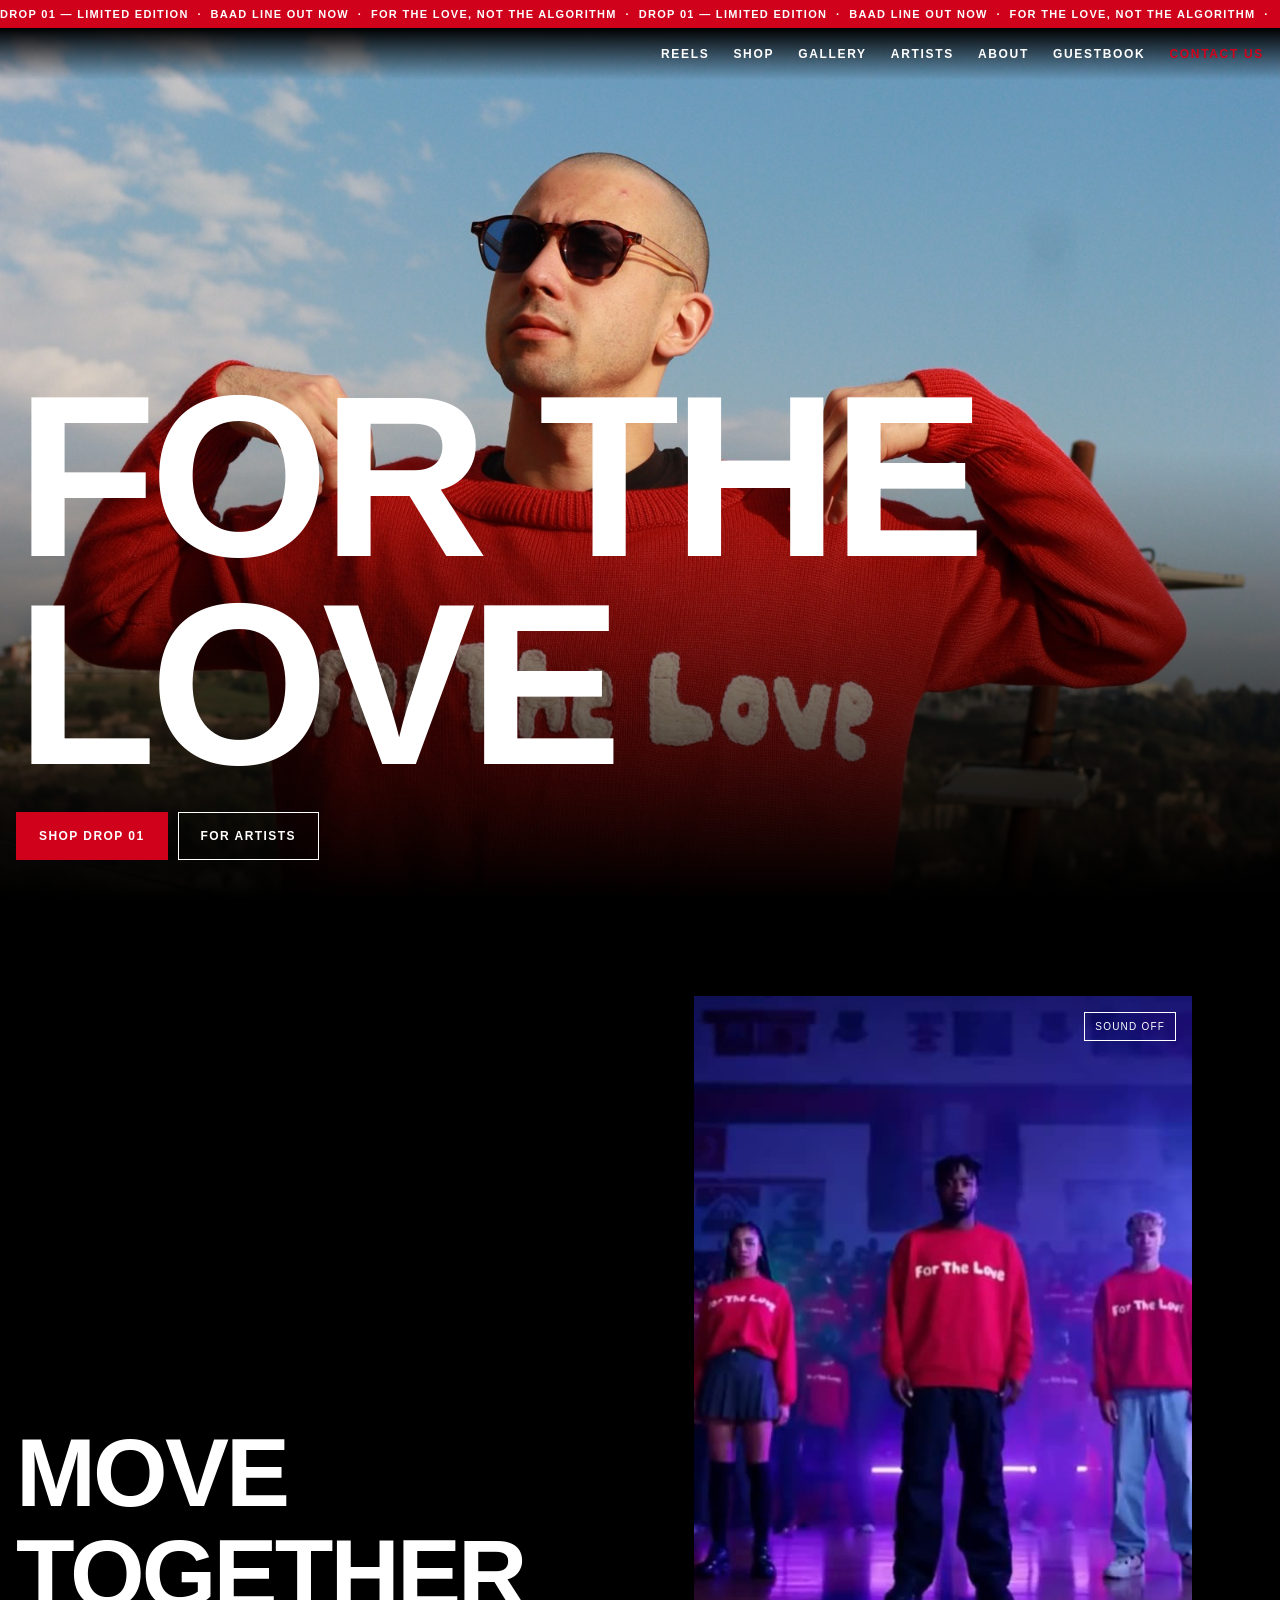
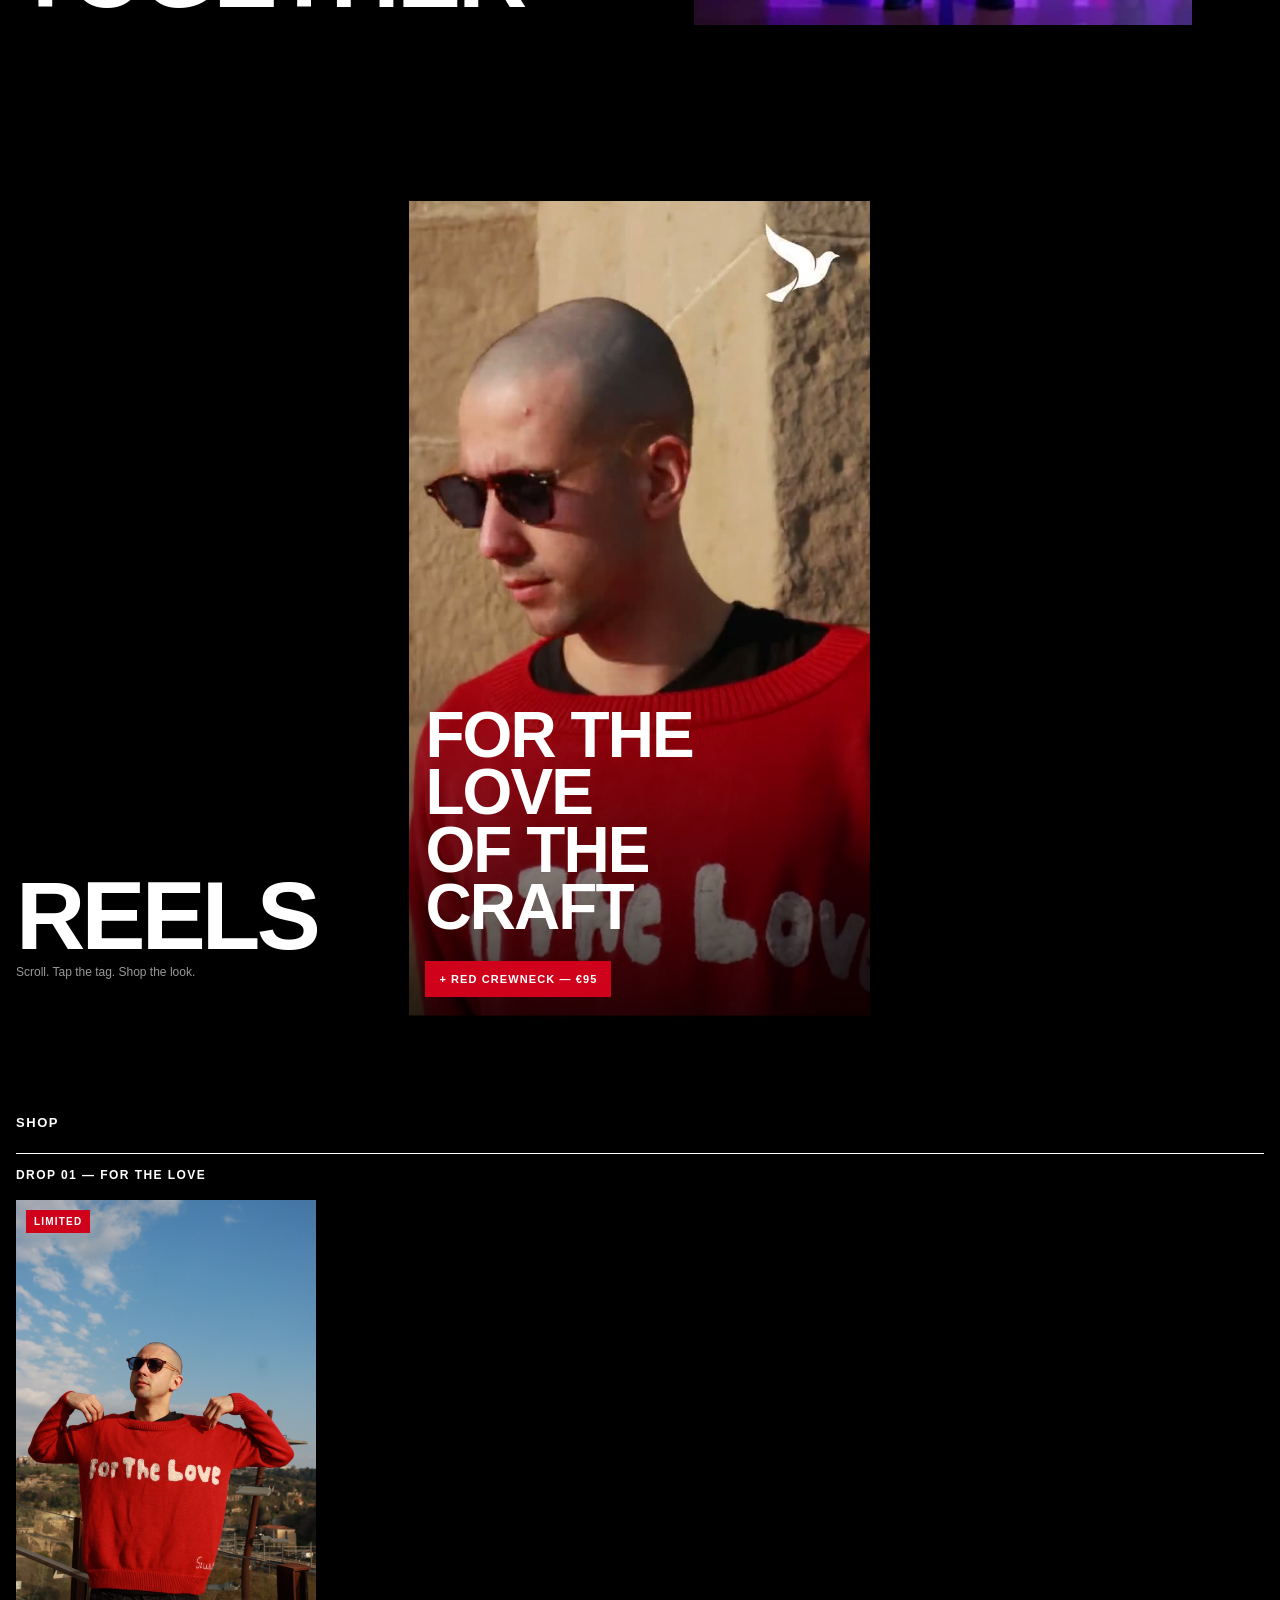
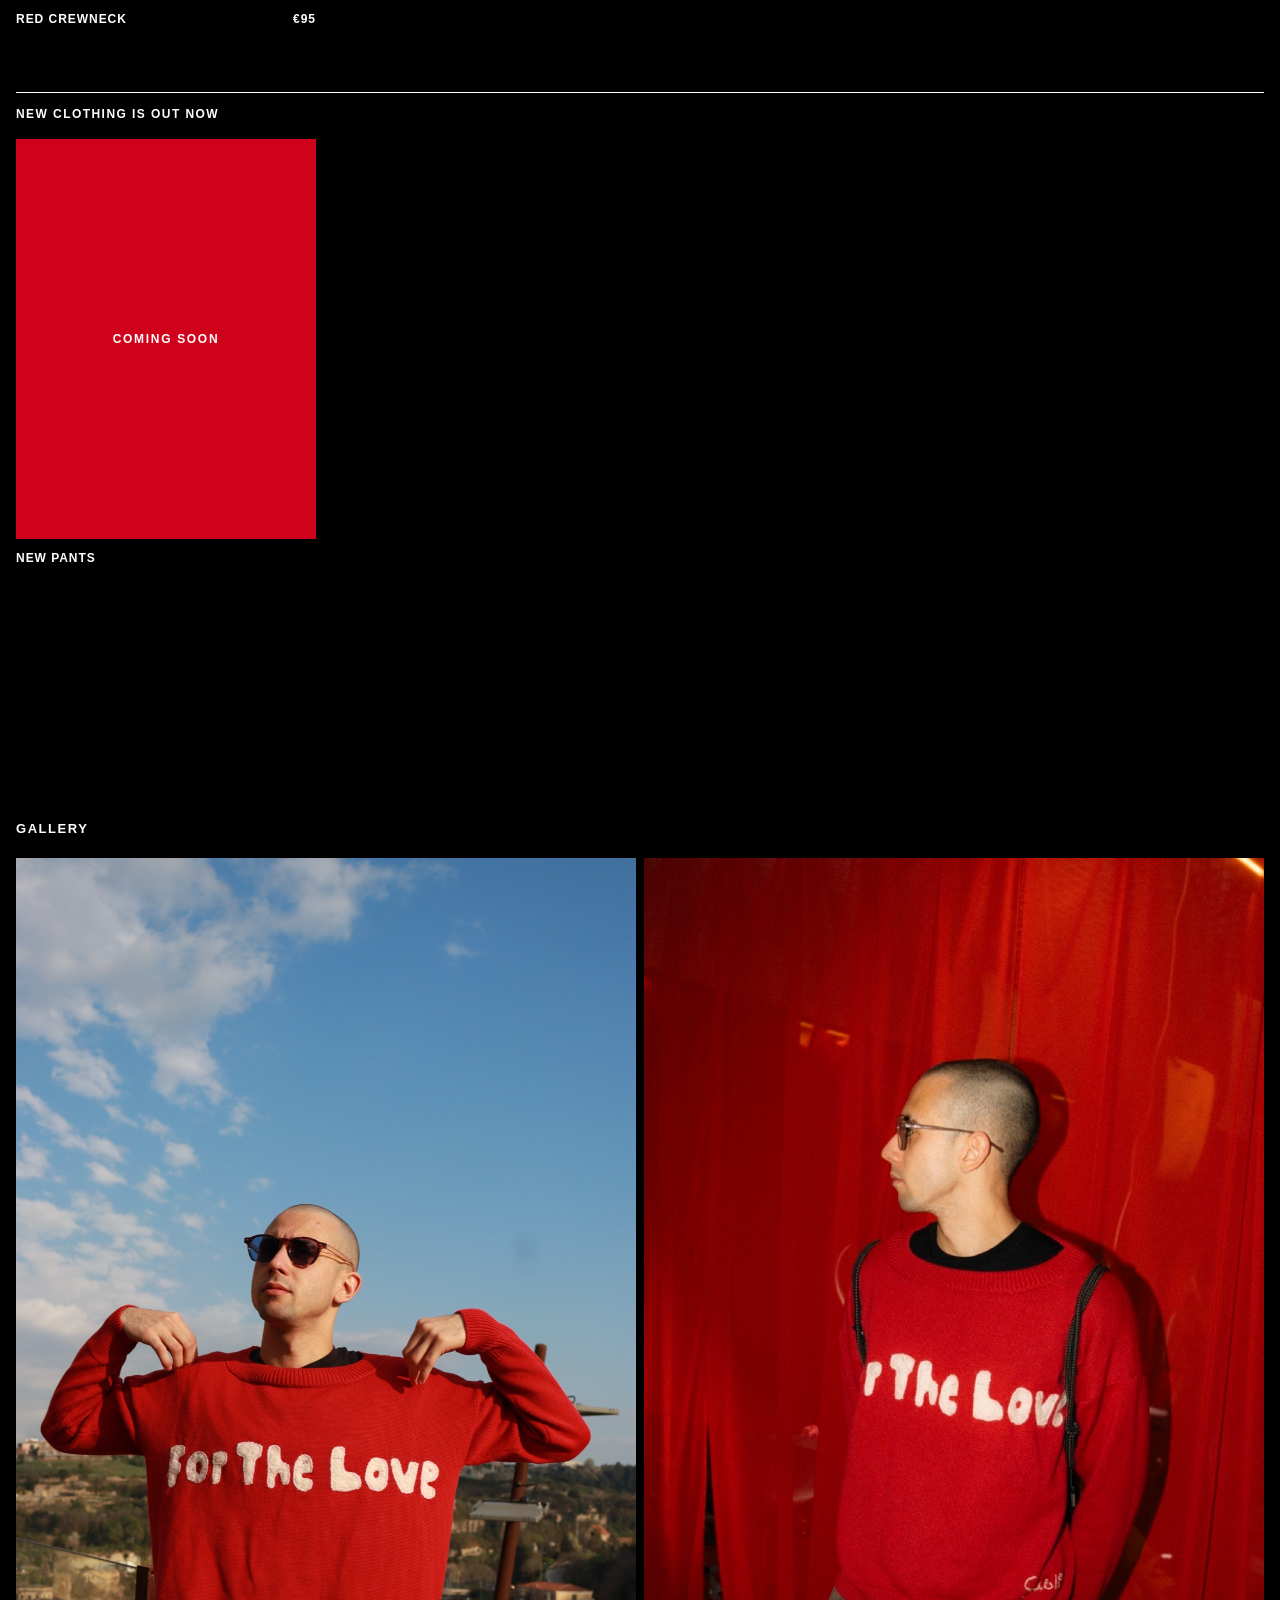
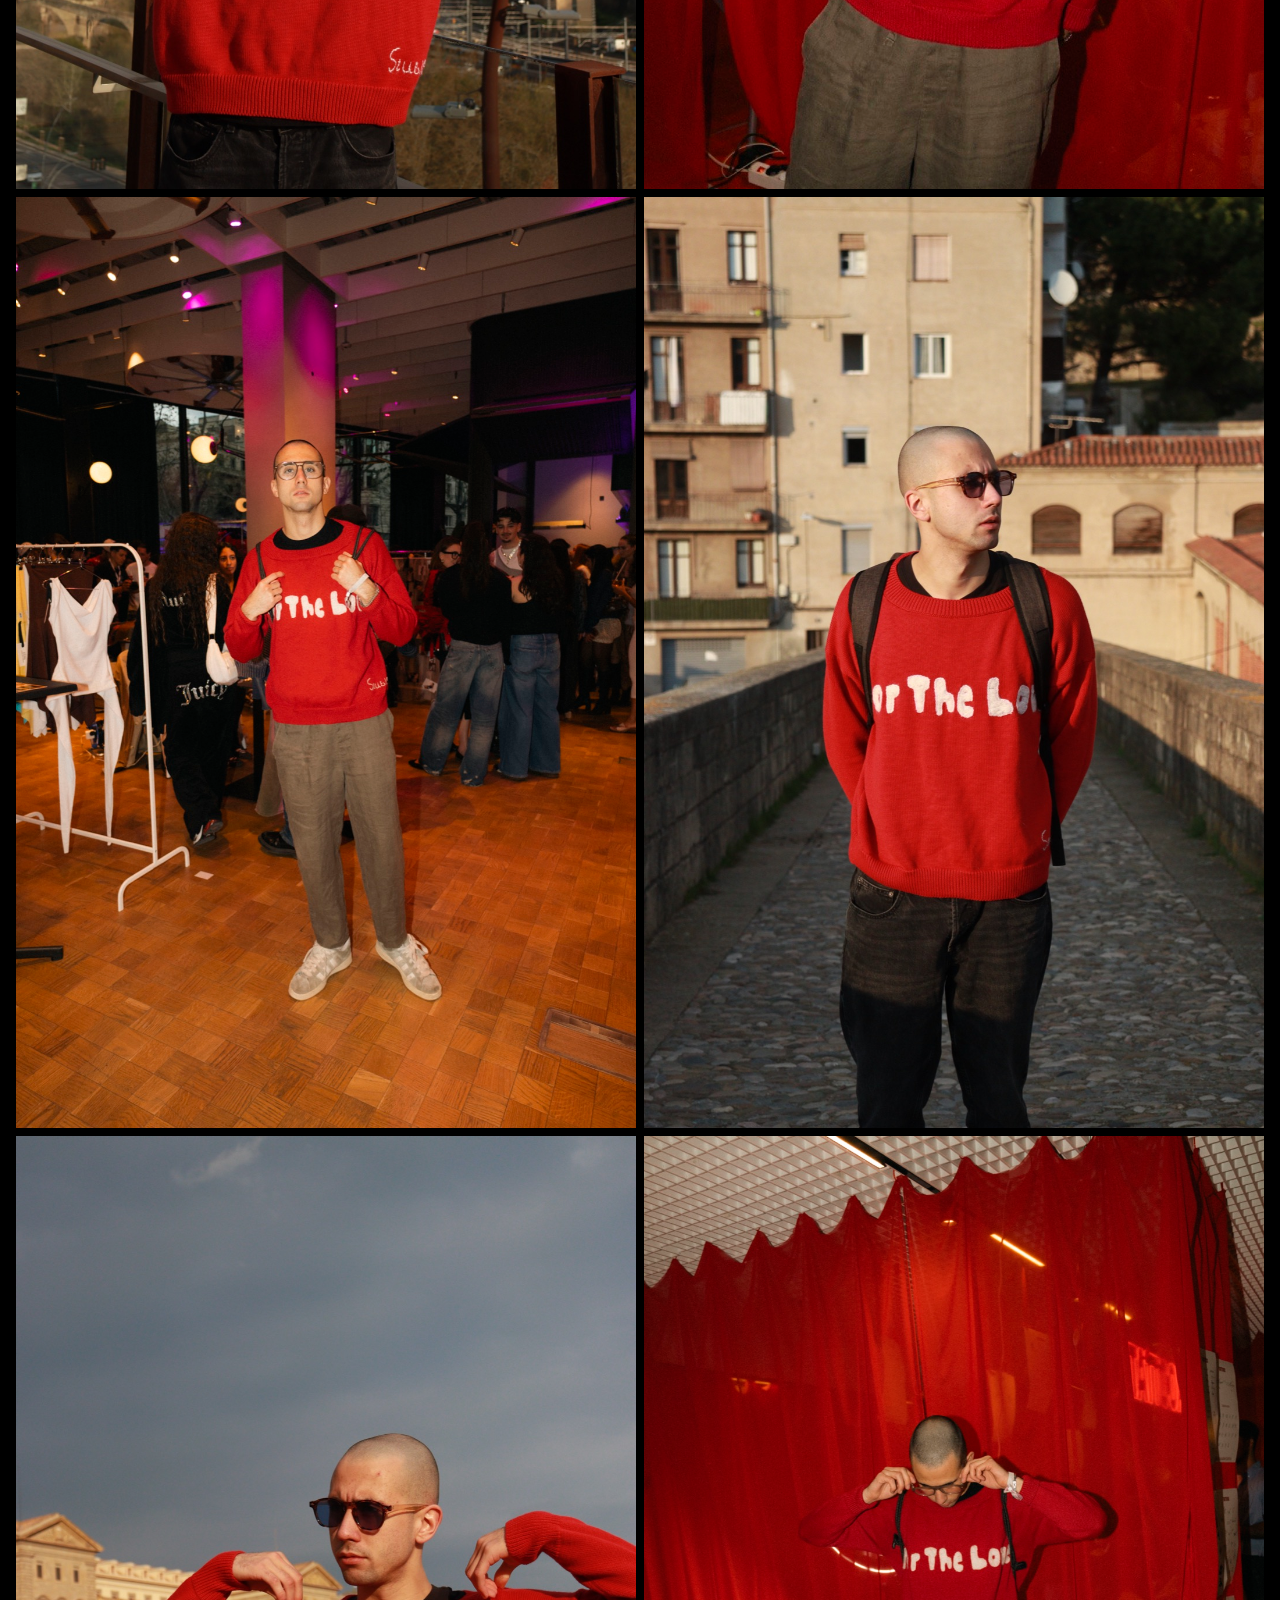
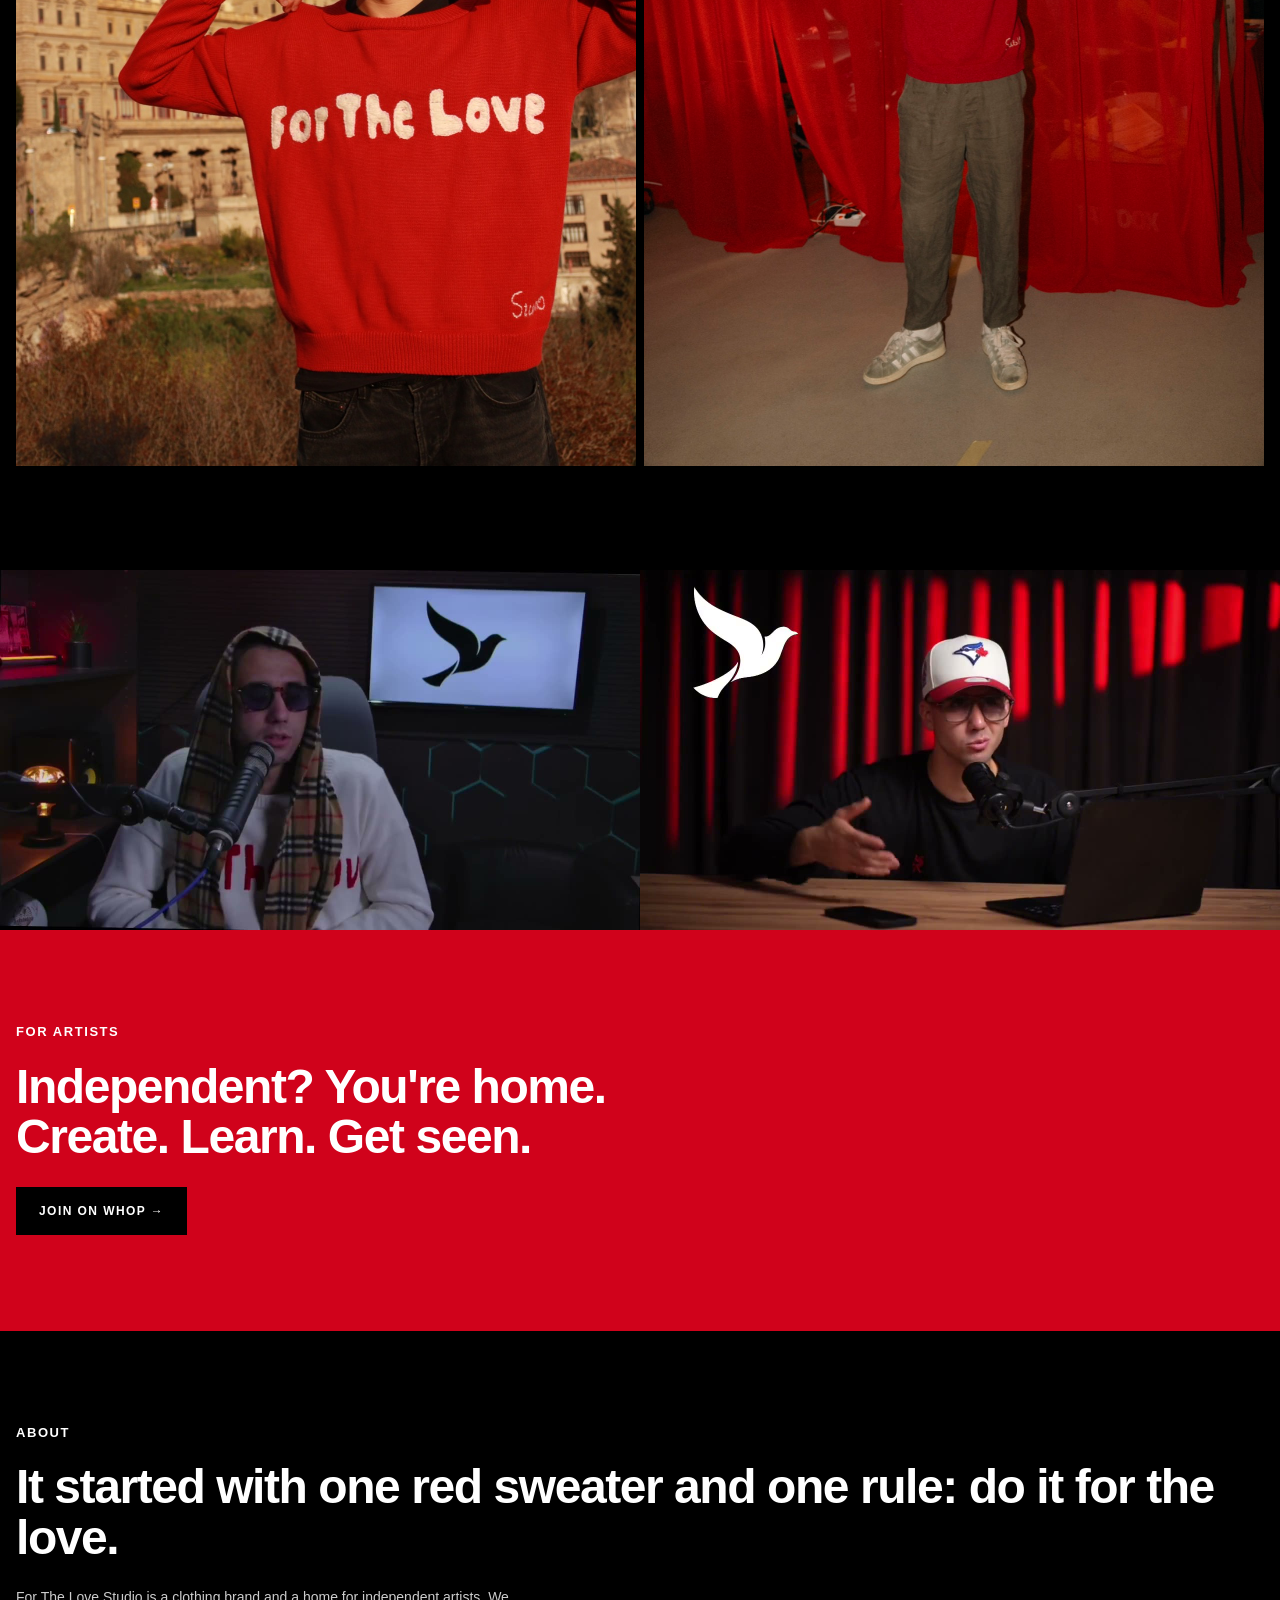
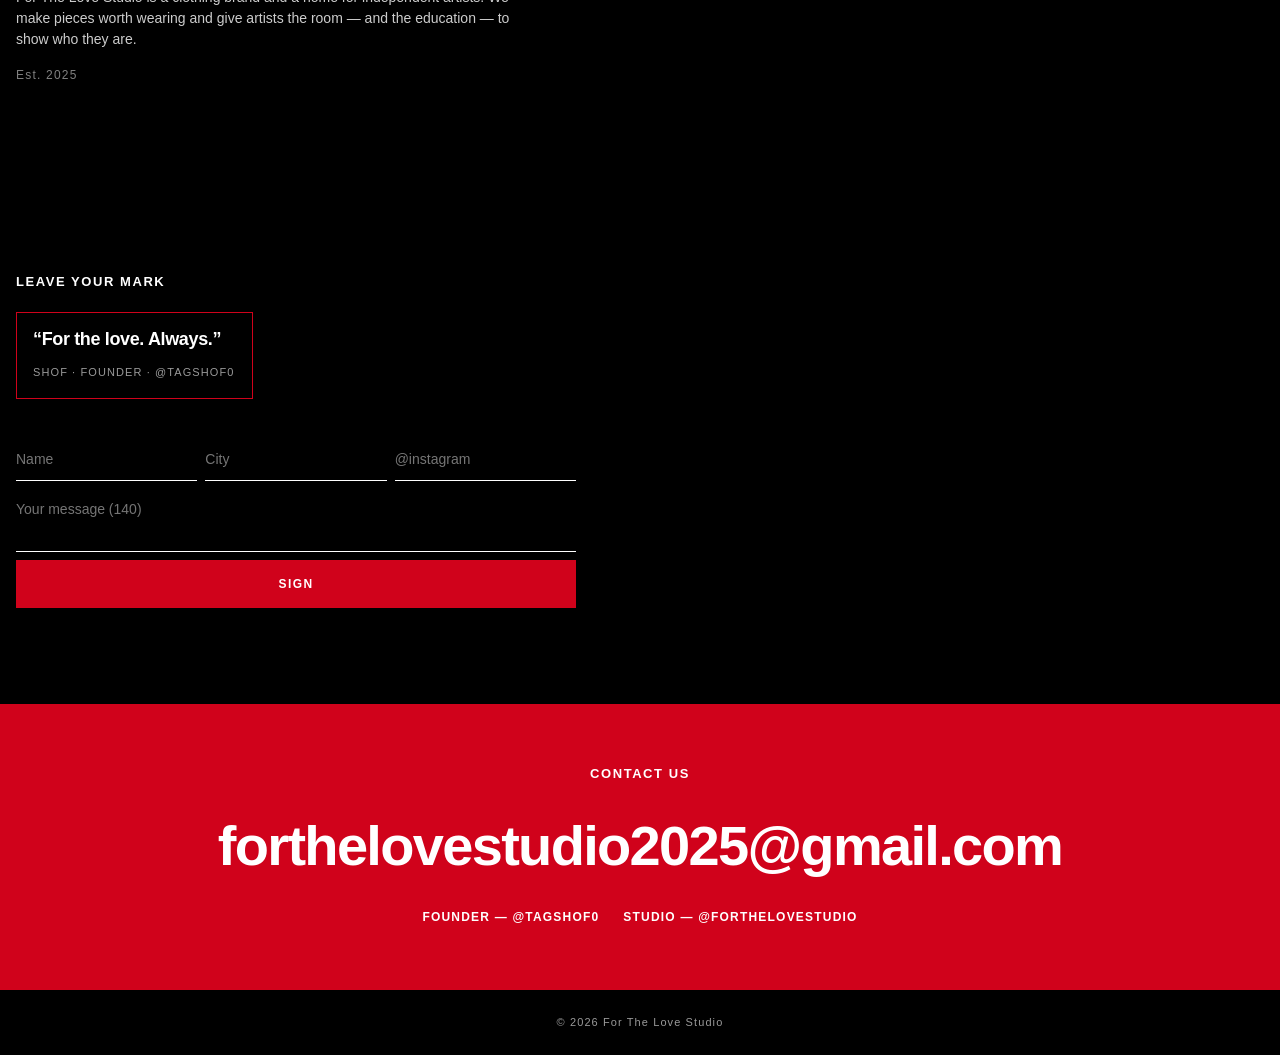
==== index.html @ e8a955e5 "Shop: remove Zara pants, add coming-soon slot for new clothing Co-Authored-By: Claude Opus 5.5 <nore" ====
<!doctype html>
<html lang="en">
<head>
<meta charset="utf-8">
<meta name="viewport" content="width=device-width, initial-scale=1, viewport-fit=cover">
<title>For The Love Studio</title>
<meta name="description" content="Clothing and a home for independent artists. Drop 01 out now.">
<meta name="theme-color" content="#000000">
<meta property="og:title" content="For The Love Studio">
<meta property="og:image" content="assets/p8057.jpg">
<link rel="icon" href="assets/dove.png">
<link rel="stylesheet" href="style.css">
</head>
<body>

<div class="ticker" aria-hidden="true"><div>DROP 01 — LIMITED EDITION &nbsp;·&nbsp; BAAD LINE OUT NOW &nbsp;·&nbsp; FOR THE LOVE, NOT THE ALGORITHM &nbsp;·&nbsp; DROP 01 — LIMITED EDITION &nbsp;·&nbsp; BAAD LINE OUT NOW &nbsp;·&nbsp; FOR THE LOVE, NOT THE ALGORITHM &nbsp;·&nbsp;</div></div>

<header class="nav">
  <div class="menu">
    <button class="burger" aria-expanded="false">MENU</button>
    <nav>
      <a href="#reels">Reels</a>
      <a href="#shop">Shop</a>
      <a href="#gallery">Gallery</a>
      <a href="#artists">Artists</a>
      <a href="#about">About</a>
      <a href="#guestbook">Guestbook</a>
      <a href="#contact" class="red">Contact Us</a>
    </nav>
  </div>
</header>

<main id="top">

  <section class="hero">
    <img src="assets/hero.jpg" alt="Red For The Love crewneck" fetchpriority="high">
    <div class="hero-txt">
      <h1>FOR THE<br>LOVE</h1>
      <div class="ctas">
        <a href="#shop" class="btn red">Shop Drop 01</a>
        <a href="#artists" class="btn">For Artists</a>
      </div>
    </div>
  </section>

  <section class="wrap dance">
    <h2 class="big">MOVE<br>TOGETHER</h2>
    <div class="dance-vid">
      <video data-auto src="assets/dance.mp4" poster="assets/dance.jpg" muted loop playsinline preload="none"></video>
      <button class="sound" aria-label="Toggle sound">SOUND OFF</button>
    </div>
  </section>

  <section id="reels" class="reels-wrap">
    <div class="reels-side">
      <h2>REELS</h2>
      <p>Scroll. Tap the tag. Shop the look.</p>
    </div>
    <div class="reels">
      <article class="reel">
        <video data-auto src="assets/closeup.mp4" poster="assets/closeup.jpg" muted loop playsinline preload="none"></video>
        <h3>FOR THE LOVE<br>OF THE CRAFT</h3>
        <div class="tags"><button data-product="crewneck"></button></div>
      </article>
      <article class="reel">
        <video data-auto src="assets/street.mp4" poster="assets/street.jpg" muted loop playsinline preload="none"></video>
        <h3>WEAR WHAT<br>YOU MEAN</h3>
        <div class="tags"><button data-product="crewneck"></button></div>
      </article>
      <article class="reel">
        <img src="assets/p6856.jpg" alt="Red crewneck" loading="lazy">
        <h3>DROP 01<br>LIMITED</h3>
        <div class="tags"><button data-product="crewneck"></button></div>
      </article>
      <article class="reel">
        <video data-auto src="assets/dance.mp4" poster="assets/dance.jpg" muted loop playsinline preload="none"></video>
        <button class="sound" aria-label="Toggle sound">SOUND OFF</button>
        <h3>MOVE<br>TOGETHER</h3>
        <div class="tags"><button data-product="crewneck"></button></div>
      </article>
      <article class="reel">
        <video data-auto src="assets/talk.mp4" poster="assets/talk.jpg" muted loop playsinline preload="none"></video>
        <button class="sound" aria-label="Toggle sound">SOUND OFF</button>
        <h3>ARTISTS<br>FIRST</h3>
        <div class="tags"><a class="whop" href="#">JOIN ON WHOP →</a></div>
      </article>
      <article class="reel">
        <img src="assets/p9278.jpg" alt="Be yourself" loading="lazy" class="contain">
        <div class="tags"><button data-product="crewneck"></button></div>
      </article>
    </div>
  </section>

  <section id="shop" class="wrap">
    <h2>SHOP</h2>
    <div id="lines"></div>
  </section>

  <section id="gallery" class="wrap">
    <h2>GALLERY</h2>
    <div class="grid">
      <img src="assets/p8057.jpg" alt="" loading="lazy">
      <img src="assets/p6860.jpg" alt="" loading="lazy">
      <img src="assets/p8593.jpg" alt="" loading="lazy">
      <img src="assets/p9247.jpg" alt="" loading="lazy">
      <img src="assets/p8607.jpg" alt="" loading="lazy">
      <img src="assets/p6856.jpg" alt="" loading="lazy">
    </div>
  </section>

  <section id="artists" class="artists">
    <div class="vids">
      <video data-auto src="assets/pod2.mp4" poster="assets/pod2.jpg" muted loop playsinline preload="none"></video>
      <video data-auto src="assets/pod1.mp4" poster="assets/pod1.jpg" muted loop playsinline preload="none"></video>
    </div>
    <div class="wrap">
      <h2>FOR ARTISTS</h2>
      <p class="big">Independent? You're home.<br>Create. Learn. Get seen.</p>
      <a class="btn red whop" href="#">Join on WHOP →</a>
    </div>
  </section>

  <section id="about" class="wrap about">
    <h2>ABOUT</h2>
    <p class="big">It started with one red sweater and one rule: do it for the love.</p>
    <p>For The Love Studio is a clothing brand and a home for independent artists. We make pieces worth wearing and give artists the room — and the education — to show who they are.</p>
    <p class="dim">Est. 2025</p>
  </section>

  <section id="guestbook" class="wrap">
    <h2>LEAVE YOUR MARK</h2>
    <div id="wall" class="wall"></div>
    <form id="sign" class="sign">
      <input name="name" placeholder="Name" required maxlength="40">
      <input name="city" placeholder="City" maxlength="40">
      <input name="ig" placeholder="@instagram" maxlength="31">
      <textarea name="msg" placeholder="Your message (140)" required maxlength="140" rows="2"></textarea>
      <button class="btn red">Sign</button>
    </form>
  </section>

  <section id="contact" class="contact">
    <h2>CONTACT US</h2>
    <a class="mail" href="mailto:forthelovestudio2025@gmail.com">forthelovestudio2025@gmail.com</a>
    <div class="row">
      <a href="https://instagram.com/tagshof0" target="_blank" rel="noopener">Founder — @tagshof0</a>
      <a href="https://instagram.com/forthelovestudio" target="_blank" rel="noopener">Studio — @forthelovestudio</a>
    </div>
  </section>

</main>

<footer class="foot">
  <span>© 2026 For The Love Studio</span>
</footer>

<dialog id="pdp">
  <form method="dialog"><button class="x" aria-label="Close">✕</button></form>
  <img alt="">
  <div class="pdp-body">
    <small class="line"></small>
    <h3 class="name"></h3>
    <div class="price"></div>
    <div class="sizes"></div>
    <a class="btn red order">Order by email</a>
    <a class="btn dm" href="https://ig.me/m/forthelovestudio" target="_blank" rel="noopener">Order via DM</a>
  </div>
</dialog>

<script src="app.js"></script>
</body>
</html>
---- style.css ----
/* Brand: two colors only — black + red. White is text. */
:root { --black: #000; --red: #D0021B; --nav: 52px; }
* { box-sizing: border-box; margin: 0; padding: 0; }
html { scroll-behavior: smooth; scroll-padding-top: calc(var(--nav) + 28px); }
body { background: var(--black); color: #fff; font: 14px/1.5 "Helvetica Neue", Helvetica, Arial, sans-serif; -webkit-font-smoothing: antialiased; overflow-x: hidden; }
a { color: inherit; text-decoration: none; }
img, video { display: block; width: 100%; }
button, input, textarea { font: inherit; color: inherit; }
h1, h2, h3 { font-weight: 700; letter-spacing: -0.03em; text-transform: uppercase; line-height: .9; }
h2 { font-size: 13px; letter-spacing: .12em; margin-bottom: 24px; }
.big { font-size: clamp(24px, 5vw, 48px); font-weight: 700; letter-spacing: -0.03em; line-height: 1.05; margin-bottom: 24px; }
.dim { opacity: .5; font-size: 12px; letter-spacing: .1em; }
.red { color: var(--red); }
.wrap { padding: 96px 16px; max-width: 1400px; margin: 0 auto; }

/* Buttons */
.btn { display: inline-block; border: 1px solid #fff; padding: 14px 22px; font-size: 12px; font-weight: 700; letter-spacing: .12em; text-transform: uppercase; cursor: pointer; background: none; transition: background .2s, color .2s; }
.btn:hover { background: #fff; color: var(--black); }
.btn.red { background: var(--red); border-color: var(--red); color: #fff; }
.btn.red:hover { background: #fff; border-color: #fff; color: var(--red); }

/* Ticker */
.ticker { background: var(--red); font-size: 11px; font-weight: 700; letter-spacing: .12em; white-space: nowrap; overflow: hidden; height: 28px; line-height: 28px; position: fixed; top: 0; left: 0; right: 0; z-index: 20; }
.ticker div { display: inline-block; animation: tick 30s linear infinite; }
@keyframes tick { to { transform: translateX(-50%); } }

/* Nav */
.nav { position: fixed; top: 28px; left: 0; right: 0; height: var(--nav); z-index: 20; display: flex; align-items: center; justify-content: flex-end; padding: 0 16px; background: linear-gradient(var(--black), transparent); }
.burger { background: none; border: 0; cursor: pointer; font-size: 12px; font-weight: 700; letter-spacing: .14em; }
.menu nav { position: absolute; top: var(--nav); left: 0; right: 0; height: 100vh; background: var(--black); display: none; flex-direction: column; padding: 24px 16px; gap: 6px; }
.menu nav a { font-size: 40px; font-weight: 700; text-transform: uppercase; letter-spacing: -0.03em; }
.menu nav a:hover { color: var(--red); }
.menu.open nav { display: flex; }
@media (min-width: 900px) {
  .burger { display: none; }
  .menu nav { position: static; height: auto; display: flex; flex-direction: row; padding: 0; gap: 24px; background: none; }
  .menu nav a { font-size: 12px; letter-spacing: .14em; }
}

/* Hero */
.hero { position: relative; height: 100svh; overflow: hidden; }
.hero > img { height: 100%; object-fit: cover; object-position: center 55%; }
.hero::after { content: ""; position: absolute; inset: 0; background: linear-gradient(transparent 50%, var(--black)); }
.hero-txt { position: absolute; left: 16px; right: 16px; bottom: 40px; z-index: 1; }
.hero h1 { font-size: clamp(64px, 18vw, 240px); margin-bottom: 24px; }
.ctas { display: flex; gap: 10px; flex-wrap: wrap; }

/* Dance clip — shown at its own small size (source is 498×630) */
.dance { display: grid; gap: 24px; justify-items: center; text-align: center; }
.dance .big { margin: 0; }
.dance-vid { position: relative; width: min(100%, 498px); }
@media (min-width: 900px) { .dance { grid-template-columns: 1fr auto; align-items: end; justify-items: start; text-align: left; } .dance .big { font-size: 96px; } }

/* Reels — vertical snap feed */
.reels-wrap { height: 100svh; display: flex; flex-direction: column; padding-top: calc(var(--nav) + 28px); scroll-margin-top: calc(-1 * (var(--nav) + 28px)); }
.reels-side { padding: 0 16px 16px; }
.reels-side h2 { margin-bottom: 4px; }
.reels-side p { opacity: .6; font-size: 12px; }
.reels { flex: 1; min-height: 0; overflow-y: scroll; scroll-snap-type: y mandatory; overscroll-behavior: contain; scrollbar-width: none; }
.reels::-webkit-scrollbar { display: none; }
.reel { position: relative; height: 100%; scroll-snap-align: start; scroll-snap-stop: always; overflow: hidden; }
.reel > video, .reel > img { height: 100%; object-fit: cover; }
.reel > img.contain { object-fit: contain; }
.reel::after { content: ""; position: absolute; inset: 0; background: linear-gradient(transparent 55%, rgba(0,0,0,.8)); pointer-events: none; }
.reel h3 { position: absolute; left: 16px; right: 16px; bottom: 84px; z-index: 1; font-size: clamp(40px, 11vw, 64px); }
.tags { position: absolute; left: 16px; right: 16px; bottom: 24px; z-index: 1; display: flex; gap: 8px; flex-wrap: wrap; }
.tags button, .tags a { background: var(--red); border: 0; padding: 10px 14px; font-size: 11px; font-weight: 700; letter-spacing: .1em; cursor: pointer; }
.tags button:hover, .tags a:hover { background: #fff; color: var(--red); }
.sound { position: absolute; top: 16px; right: 16px; z-index: 1; background: none; border: 1px solid #fff; padding: 6px 10px; font-size: 10px; letter-spacing: .12em; cursor: pointer; }
@media (min-width: 900px) {
  .reels-wrap { display: grid; grid-template-columns: 1fr auto 1fr; grid-template-rows: 100%; align-items: end; }
  .reels-side { padding: 0 16px 40px; }
  .reels-side h2 { font-size: 96px; letter-spacing: -0.04em; }
  .reels { height: 100%; aspect-ratio: 9 / 16; }
}

/* Shop */
.line-head { display: flex; justify-content: space-between; align-items: baseline; border-top: 1px solid #fff; padding: 12px 0 16px; font-size: 12px; font-weight: 700; letter-spacing: .12em; }
.products { display: grid; grid-template-columns: repeat(auto-fill, minmax(260px, 1fr)); gap: 16px; margin-bottom: 64px; }
.card { cursor: pointer; text-align: left; background: none; border: 0; }
.card .ph { position: relative; aspect-ratio: 3/4; overflow: hidden; }
.card img { height: 100%; object-fit: cover; transition: transform .6s; }
.card:hover img { transform: scale(1.04); }
.card.soon { cursor: default; }
.card.soon .ph { display: grid; place-items: center; background: var(--red); color: #fff; font-size: 12px; font-weight: 700; letter-spacing: .14em; }
.badge { position: absolute; top: 10px; left: 10px; background: var(--red); padding: 4px 8px; font-size: 10px; font-weight: 700; letter-spacing: .12em; }
.card .meta { display: flex; justify-content: space-between; padding-top: 10px; font-size: 12px; font-weight: 700; letter-spacing: .08em; text-transform: uppercase; }
s { opacity: .5; margin-right: 6px; }

/* Gallery */
.grid { columns: 2 180px; column-gap: 8px; }
.grid img { margin-bottom: 8px; break-inside: avoid; }

/* Artists */
.artists { background: var(--red); }
.artists .vids { display: grid; grid-template-columns: 1fr 1fr; }
.artists video { aspect-ratio: 16/9; object-fit: cover; }
@media (max-width: 600px) { .artists .vids { grid-template-columns: 1fr; } .artists .vids video + video { display: none; } }
.artists .btn.red { background: var(--black); border-color: var(--black); }

/* About */
.about p:not(.big):not(.dim) { max-width: 520px; margin-bottom: 16px; opacity: .8; }

/* Guestbook */
.wall { display: grid; grid-template-columns: repeat(auto-fill, minmax(220px, 1fr)); gap: 16px; margin-bottom: 40px; }
.note { border: 1px solid var(--red); padding: 16px; }
.note p { font-size: 18px; font-weight: 700; letter-spacing: -0.02em; line-height: 1.15; margin-bottom: 12px; }
.note small { font-size: 11px; letter-spacing: .1em; opacity: .6; text-transform: uppercase; }
.sign { display: grid; gap: 8px; max-width: 560px; grid-template-columns: 1fr 1fr 1fr; }
.sign textarea, .sign button { grid-column: 1 / -1; }
.sign input, .sign textarea { background: none; border: 0; border-bottom: 1px solid #fff; padding: 10px 0; outline: none; border-radius: 0; resize: none; }
.sign input:focus, .sign textarea:focus { border-color: var(--red); }
@media (max-width: 600px) { .sign { grid-template-columns: 1fr; } }

/* Contact */
.contact { background: var(--red); padding: 64px 16px; text-align: center; }
.contact .mail { display: block; font-size: clamp(18px, 4.5vw, 56px); font-weight: 700; letter-spacing: -0.03em; word-break: break-all; margin-bottom: 20px; }
.contact .mail:hover { color: var(--black); }
.contact .row { display: flex; justify-content: center; gap: 24px; flex-wrap: wrap; font-size: 12px; font-weight: 700; letter-spacing: .1em; text-transform: uppercase; }

.foot { display: flex; align-items: center; justify-content: center; gap: 8px; padding: 24px 16px; font-size: 11px; letter-spacing: .1em; opacity: .6; }

/* Product dialog */
dialog { margin: auto; border: 0; background: var(--black); color: #fff; width: min(900px, 100% - 32px); max-height: 92svh; }
dialog[open] { display: grid; grid-template-columns: 1fr; }
dialog::backdrop { background: rgba(0,0,0,.85); }
dialog > img { aspect-ratio: 3/4; object-fit: cover; max-height: 50svh; }
@media (min-width: 700px) { dialog[open] { grid-template-columns: 1fr 1fr; } dialog > img { max-height: none; height: 100%; } }
.pdp-body { padding: 24px 16px; display: flex; flex-direction: column; gap: 14px; }
.pdp-body small { font-size: 11px; letter-spacing: .12em; color: var(--red); font-weight: 700; }
.pdp-body h3 { font-size: 32px; }
.pdp-body .price { font-size: 18px; font-weight: 700; }
.sizes { display: flex; gap: 6px; }
.sizes label { flex: 1; }
.sizes input { position: absolute; opacity: 0; }
.sizes span { display: block; text-align: center; border: 1px solid #fff; padding: 10px 0; font-size: 12px; font-weight: 700; cursor: pointer; }
.sizes input:checked + span { background: var(--red); border-color: var(--red); }
.sizes input:focus-visible + span { outline: 2px solid #fff; outline-offset: 2px; }
.pdp-body .btn { text-align: center; }
.x { position: absolute; top: 10px; right: 10px; z-index: 1; background: var(--black); border: 0; width: 36px; height: 36px; cursor: pointer; font-size: 16px; }

@media (prefers-reduced-motion: reduce) { .ticker div { animation: none; } html { scroll-behavior: auto; } }
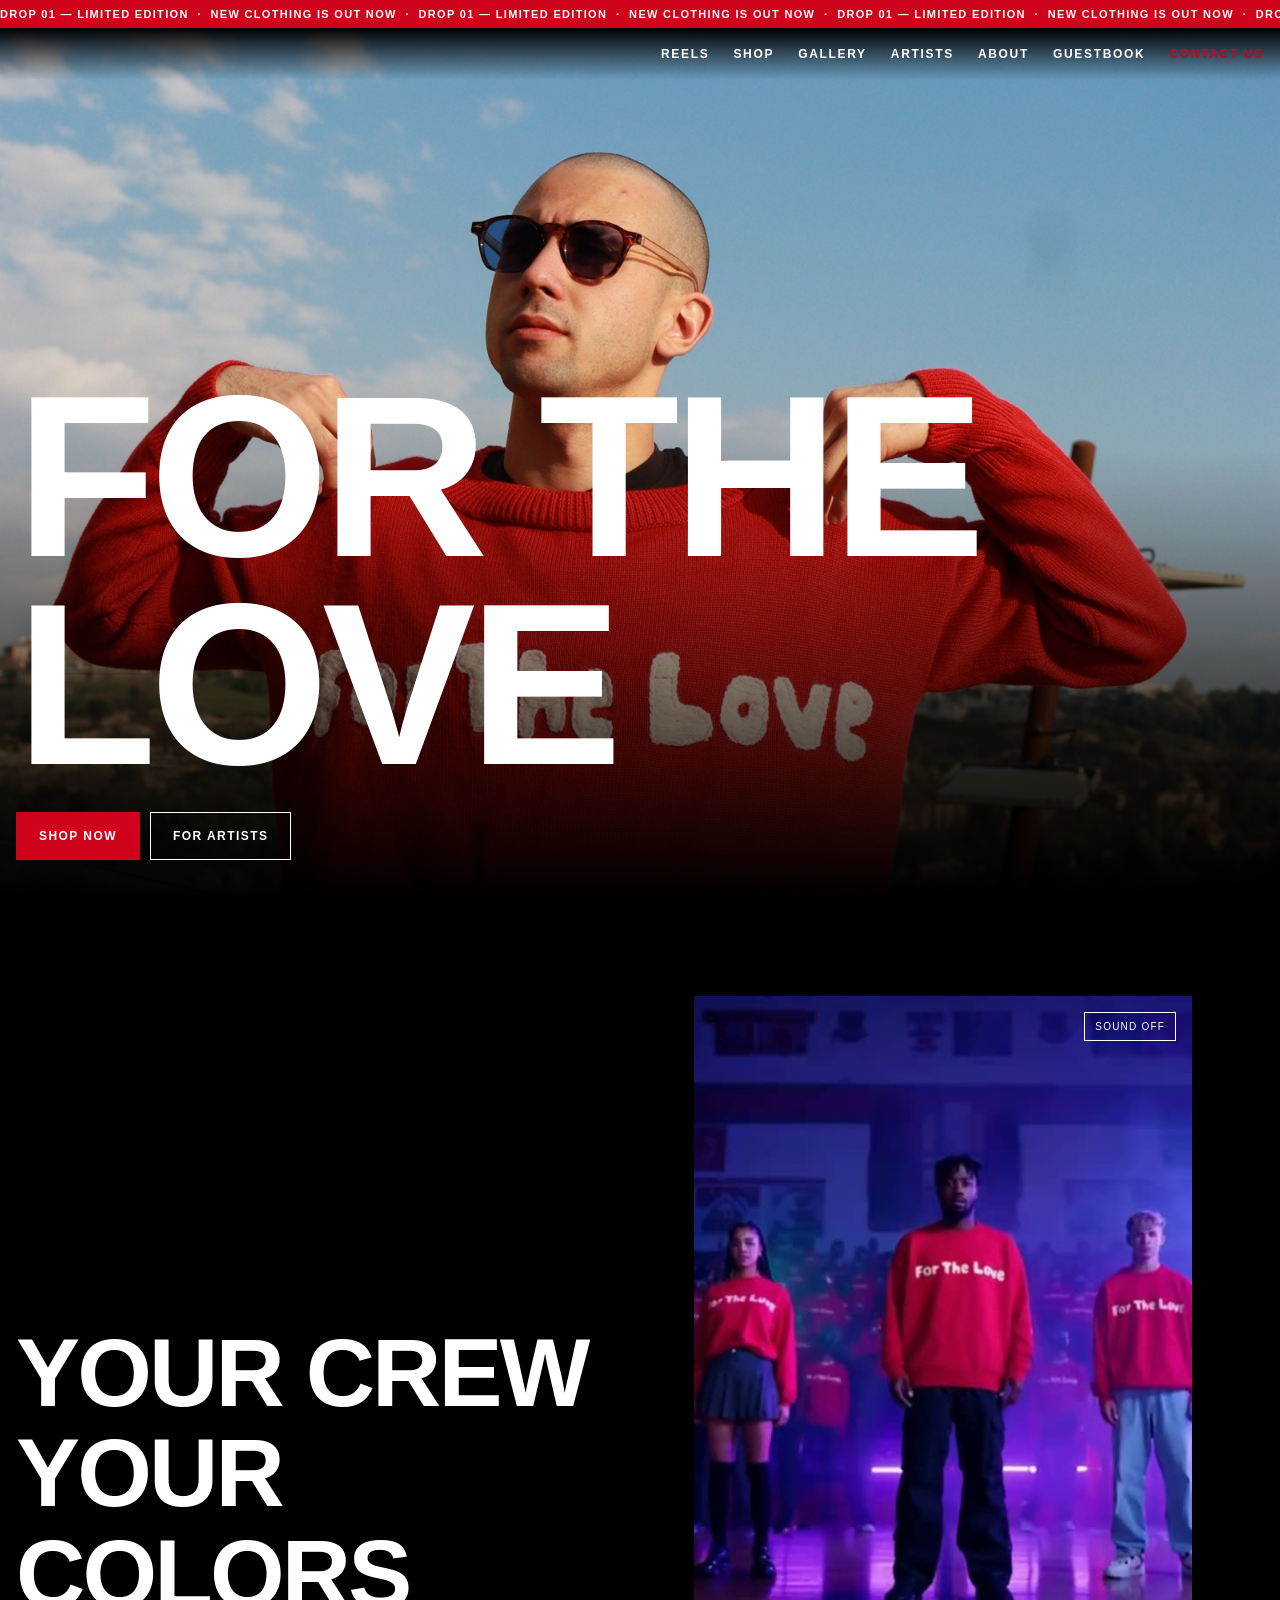
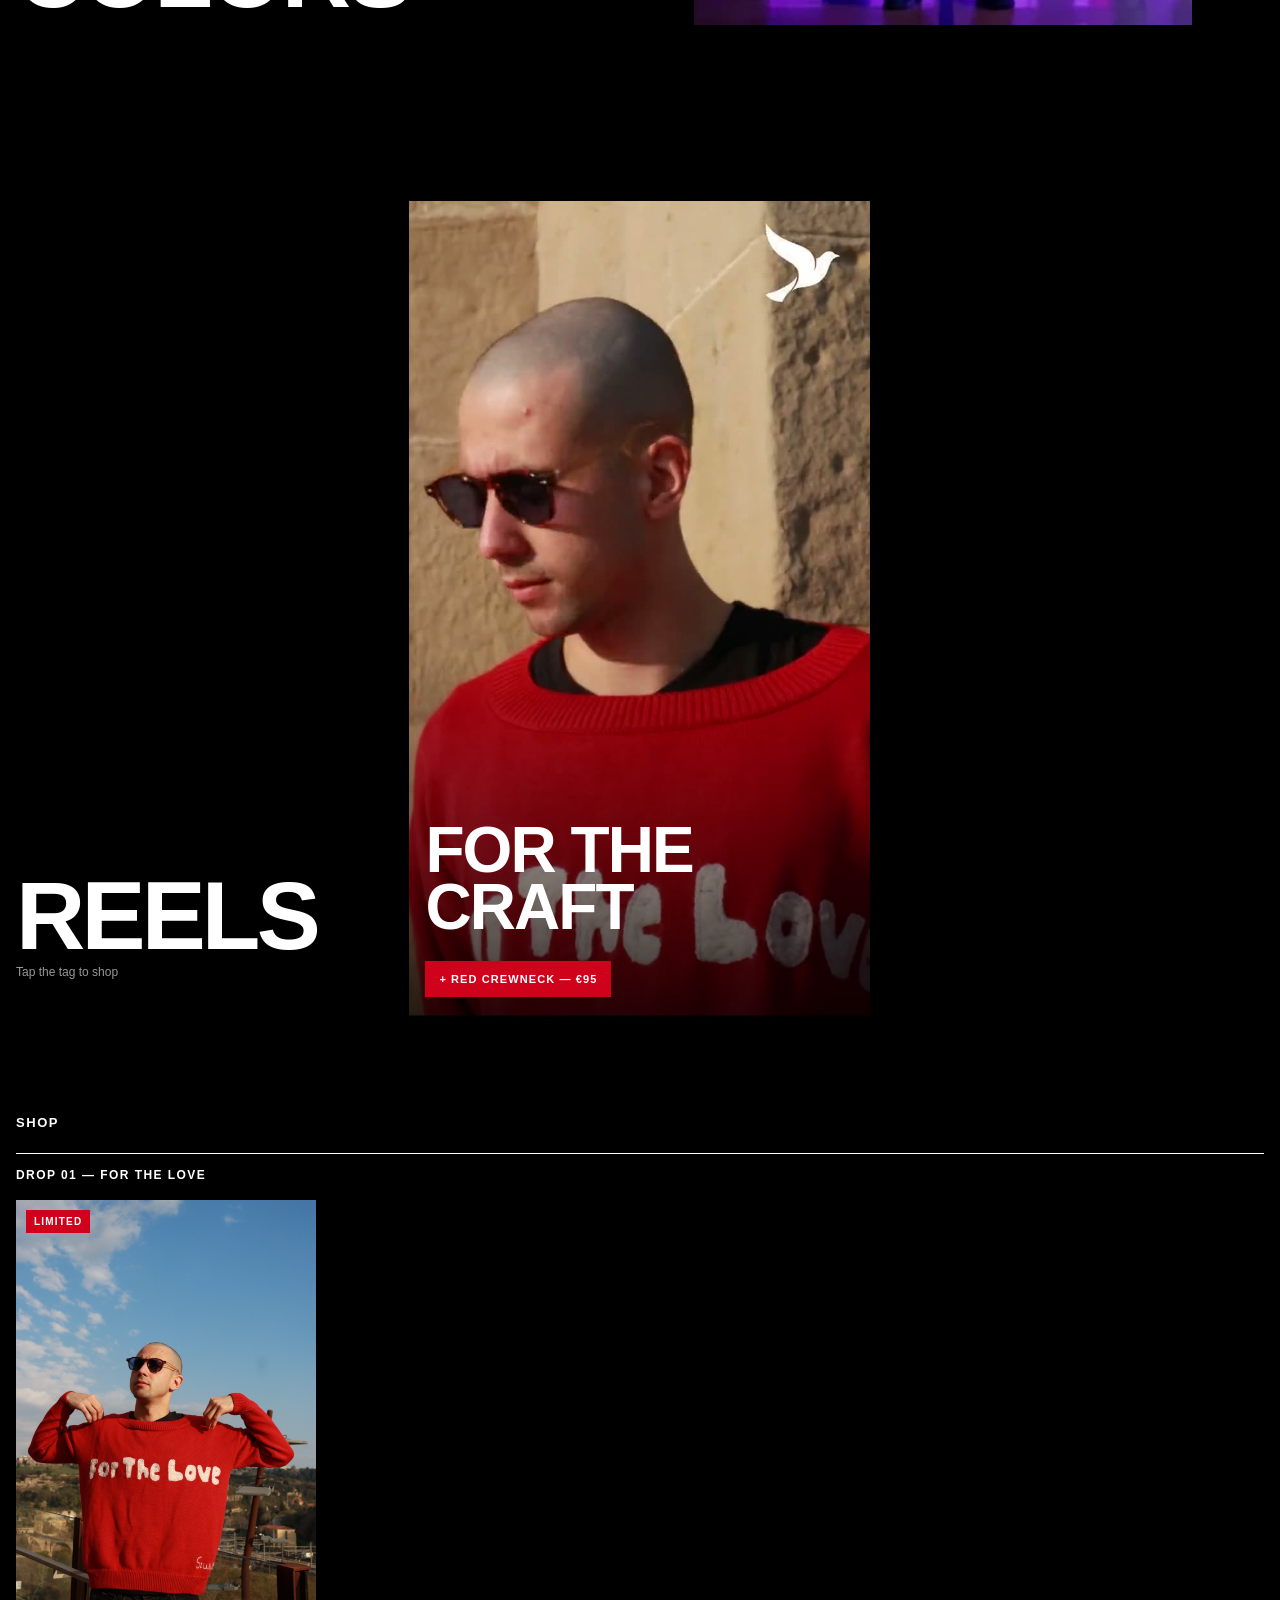
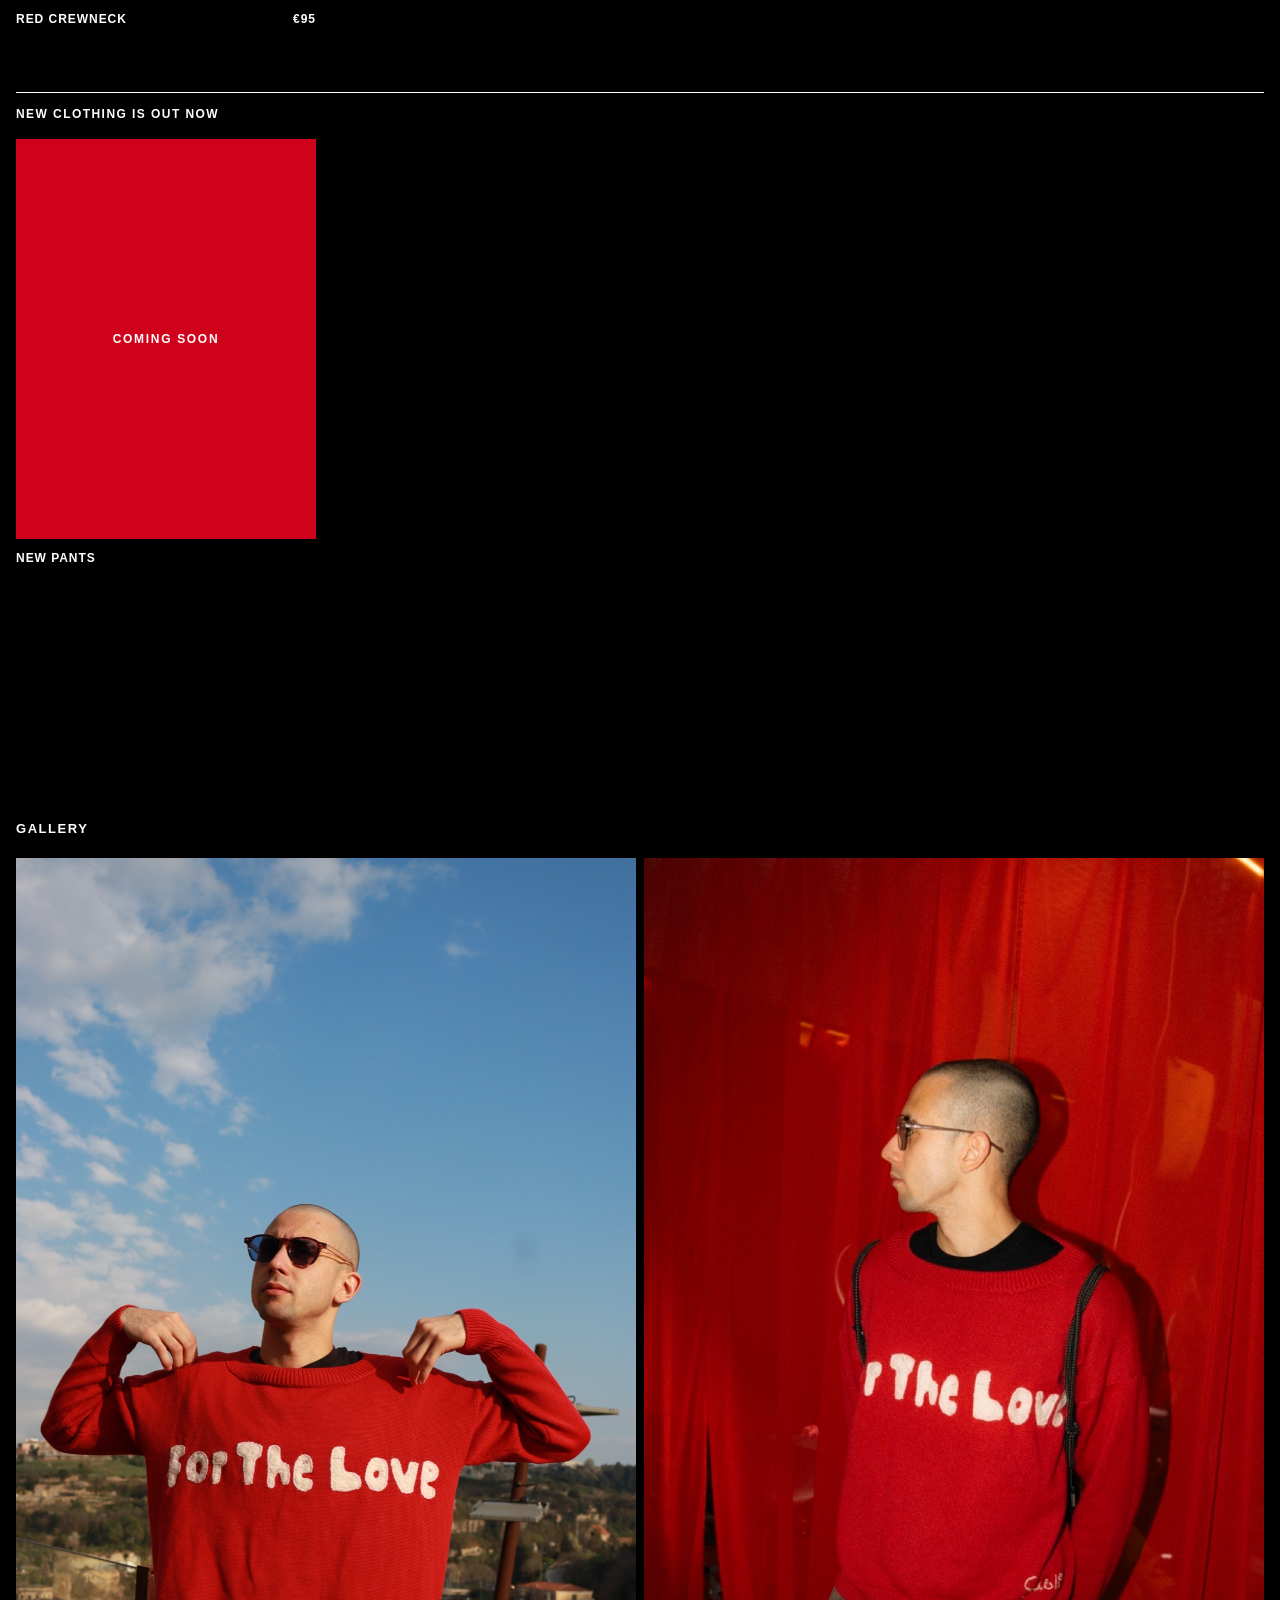
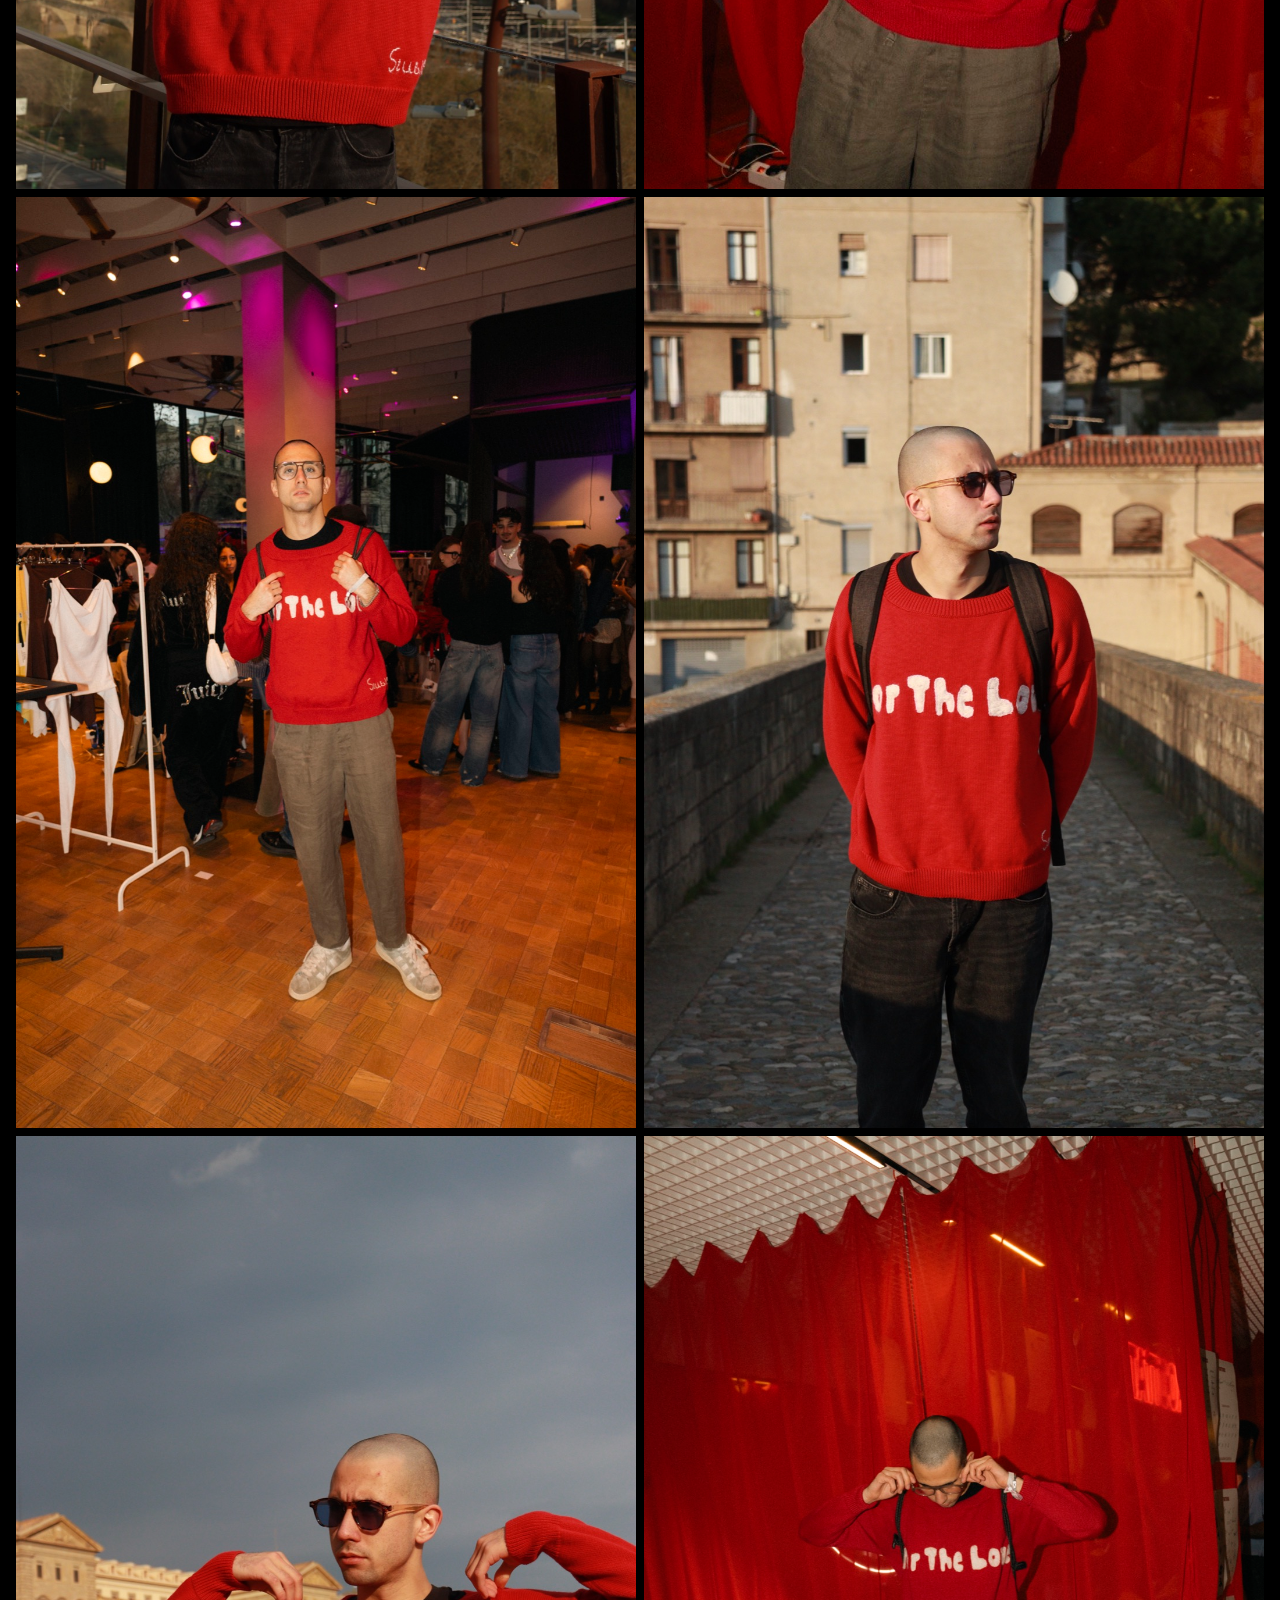
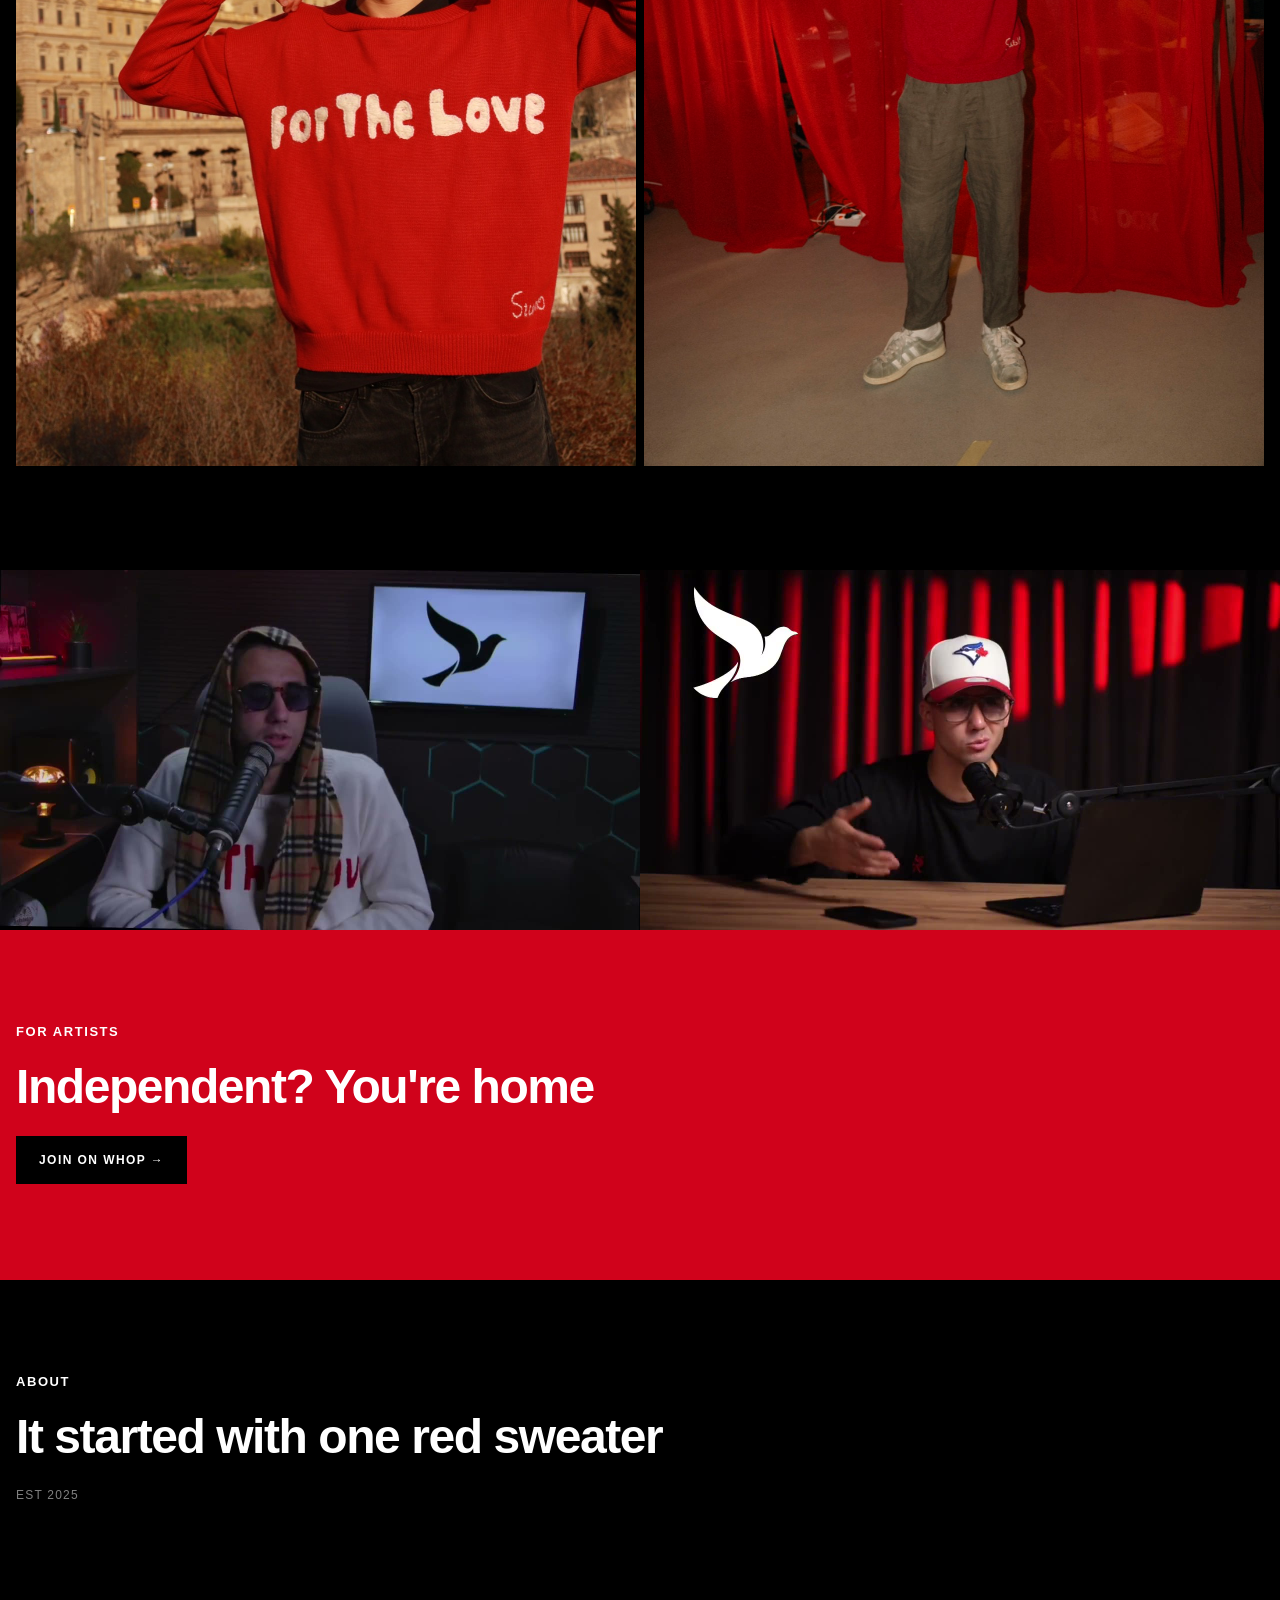
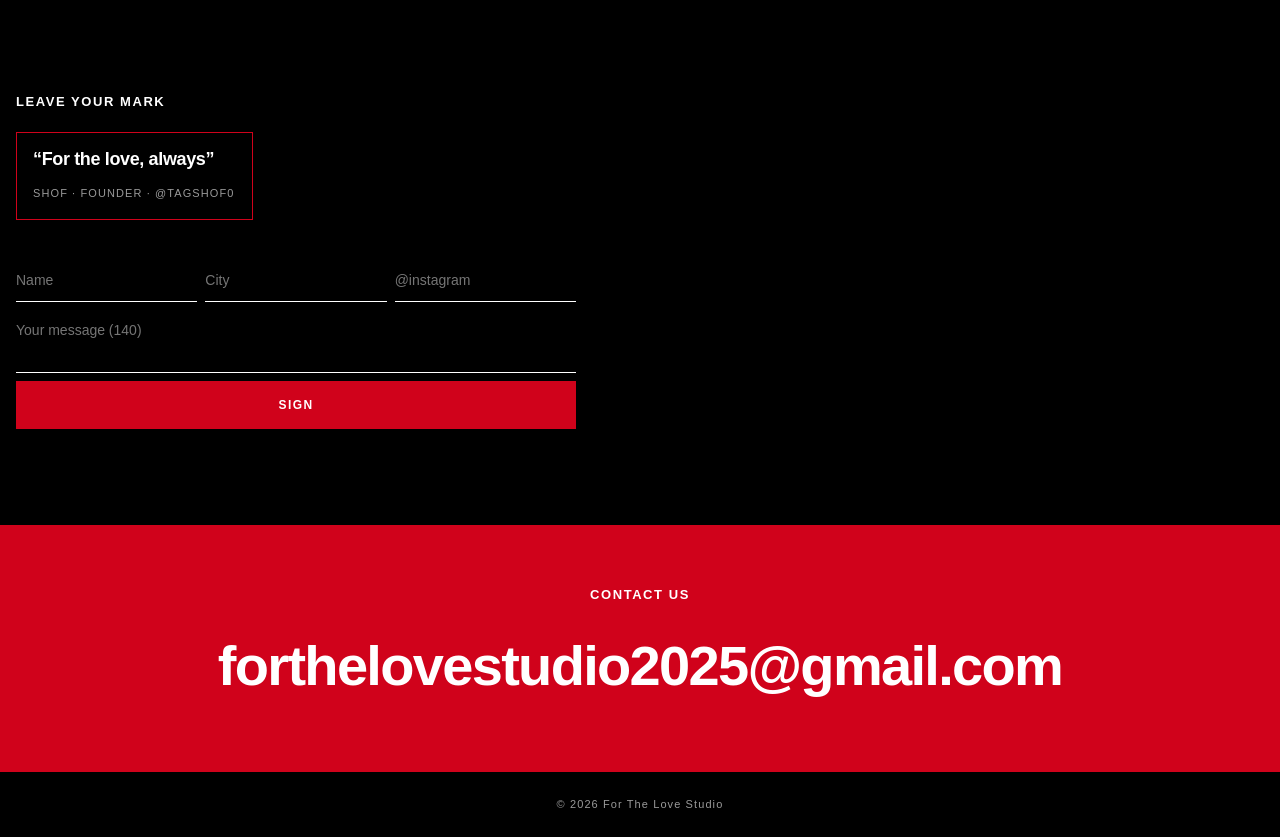
==== commit 28a14a33: "Copy: cut text, no periods in headlines, Shop Now, contact = email only Co-Authored-By: Claude Opus " ====
--- a/index.html
+++ b/index.html
@@ -13,7 +13,7 @@
 </head>
 <body>
 
-<div class="ticker" aria-hidden="true"><div>DROP 01 — LIMITED EDITION &nbsp;·&nbsp; BAAD LINE OUT NOW &nbsp;·&nbsp; FOR THE LOVE, NOT THE ALGORITHM &nbsp;·&nbsp; DROP 01 — LIMITED EDITION &nbsp;·&nbsp; BAAD LINE OUT NOW &nbsp;·&nbsp; FOR THE LOVE, NOT THE ALGORITHM &nbsp;·&nbsp;</div></div>
+<div class="ticker" aria-hidden="true"><div>DROP 01 — LIMITED EDITION &nbsp;·&nbsp; NEW CLOTHING IS OUT NOW &nbsp;·&nbsp; DROP 01 — LIMITED EDITION &nbsp;·&nbsp; NEW CLOTHING IS OUT NOW &nbsp;·&nbsp; DROP 01 — LIMITED EDITION &nbsp;·&nbsp; NEW CLOTHING IS OUT NOW &nbsp;·&nbsp; DROP 01 — LIMITED EDITION &nbsp;·&nbsp; NEW CLOTHING IS OUT NOW &nbsp;·&nbsp; </div></div>
 
 <header class="nav">
   <div class="menu">
@@ -37,14 +37,14 @@
     <div class="hero-txt">
       <h1>FOR THE<br>LOVE</h1>
       <div class="ctas">
-        <a href="#shop" class="btn red">Shop Drop 01</a>
+        <a href="#shop" class="btn red">Shop Now</a>
         <a href="#artists" class="btn">For Artists</a>
       </div>
     </div>
   </section>
 
   <section class="wrap dance">
-    <h2 class="big">MOVE<br>TOGETHER</h2>
+    <h2 class="big">YOUR CREW<br>YOUR COLORS</h2>
     <div class="dance-vid">
       <video data-auto src="assets/dance.mp4" poster="assets/dance.jpg" muted loop playsinline preload="none"></video>
       <button class="sound" aria-label="Toggle sound">SOUND OFF</button>
@@ -54,17 +54,17 @@
   <section id="reels" class="reels-wrap">
     <div class="reels-side">
       <h2>REELS</h2>
-      <p>Scroll. Tap the tag. Shop the look.</p>
+      <p>Tap the tag to shop</p>
     </div>
     <div class="reels">
       <article class="reel">
         <video data-auto src="assets/closeup.mp4" poster="assets/closeup.jpg" muted loop playsinline preload="none"></video>
-        <h3>FOR THE LOVE<br>OF THE CRAFT</h3>
+        <h3>FOR THE<br>CRAFT</h3>
         <div class="tags"><button data-product="crewneck"></button></div>
       </article>
       <article class="reel">
         <video data-auto src="assets/street.mp4" poster="assets/street.jpg" muted loop playsinline preload="none"></video>
-        <h3>WEAR WHAT<br>YOU MEAN</h3>
+        <h3>WEAR IT<br>LOUD</h3>
         <div class="tags"><button data-product="crewneck"></button></div>
       </article>
       <article class="reel">
@@ -75,7 +75,7 @@
       <article class="reel">
         <video data-auto src="assets/dance.mp4" poster="assets/dance.jpg" muted loop playsinline preload="none"></video>
         <button class="sound" aria-label="Toggle sound">SOUND OFF</button>
-        <h3>MOVE<br>TOGETHER</h3>
+        <h3>YOUR<br>CREW</h3>
         <div class="tags"><button data-product="crewneck"></button></div>
       </article>
       <article class="reel">
@@ -115,16 +115,16 @@
     </div>
     <div class="wrap">
       <h2>FOR ARTISTS</h2>
-      <p class="big">Independent? You're home.<br>Create. Learn. Get seen.</p>
+      <p class="big">Independent? You're home</p>
       <a class="btn red whop" href="#">Join on WHOP →</a>
     </div>
   </section>
 
   <section id="about" class="wrap about">
     <h2>ABOUT</h2>
-    <p class="big">It started with one red sweater and one rule: do it for the love.</p>
-    <p>For The Love Studio is a clothing brand and a home for independent artists. We make pieces worth wearing and give artists the room — and the education — to show who they are.</p>
-    <p class="dim">Est. 2025</p>
+    <!-- TODO: about text from founder -->
+    <p class="big">It started with one red sweater</p>
+    <p class="dim">EST 2025</p>
   </section>
 
   <section id="guestbook" class="wrap">
@@ -142,10 +142,6 @@
   <section id="contact" class="contact">
     <h2>CONTACT US</h2>
     <a class="mail" href="mailto:forthelovestudio2025@gmail.com">forthelovestudio2025@gmail.com</a>
-    <div class="row">
-      <a href="https://instagram.com/tagshof0" target="_blank" rel="noopener">Founder — @tagshof0</a>
-      <a href="https://instagram.com/forthelovestudio" target="_blank" rel="noopener">Studio — @forthelovestudio</a>
-    </div>
   </section>
 
 </main>
--- a/style.css
+++ b/style.css
@@ -99,7 +99,6 @@
 .artists .btn.red { background: var(--black); border-color: var(--black); }
 
 /* About */
-.about p:not(.big):not(.dim) { max-width: 520px; margin-bottom: 16px; opacity: .8; }
 
 /* Guestbook */
 .wall { display: grid; grid-template-columns: repeat(auto-fill, minmax(220px, 1fr)); gap: 16px; margin-bottom: 40px; }
@@ -114,9 +113,8 @@
 
 /* Contact */
 .contact { background: var(--red); padding: 64px 16px; text-align: center; }
-.contact .mail { display: block; font-size: clamp(18px, 4.5vw, 56px); font-weight: 700; letter-spacing: -0.03em; word-break: break-all; margin-bottom: 20px; }
+.contact .mail { display: block; font-size: clamp(18px, 4.5vw, 56px); font-weight: 700; letter-spacing: -0.03em; word-break: break-all; }
 .contact .mail:hover { color: var(--black); }
-.contact .row { display: flex; justify-content: center; gap: 24px; flex-wrap: wrap; font-size: 12px; font-weight: 700; letter-spacing: .1em; text-transform: uppercase; }
 
 .foot { display: flex; align-items: center; justify-content: center; gap: 8px; padding: 24px 16px; font-size: 11px; letter-spacing: .1em; opacity: .6; }
 
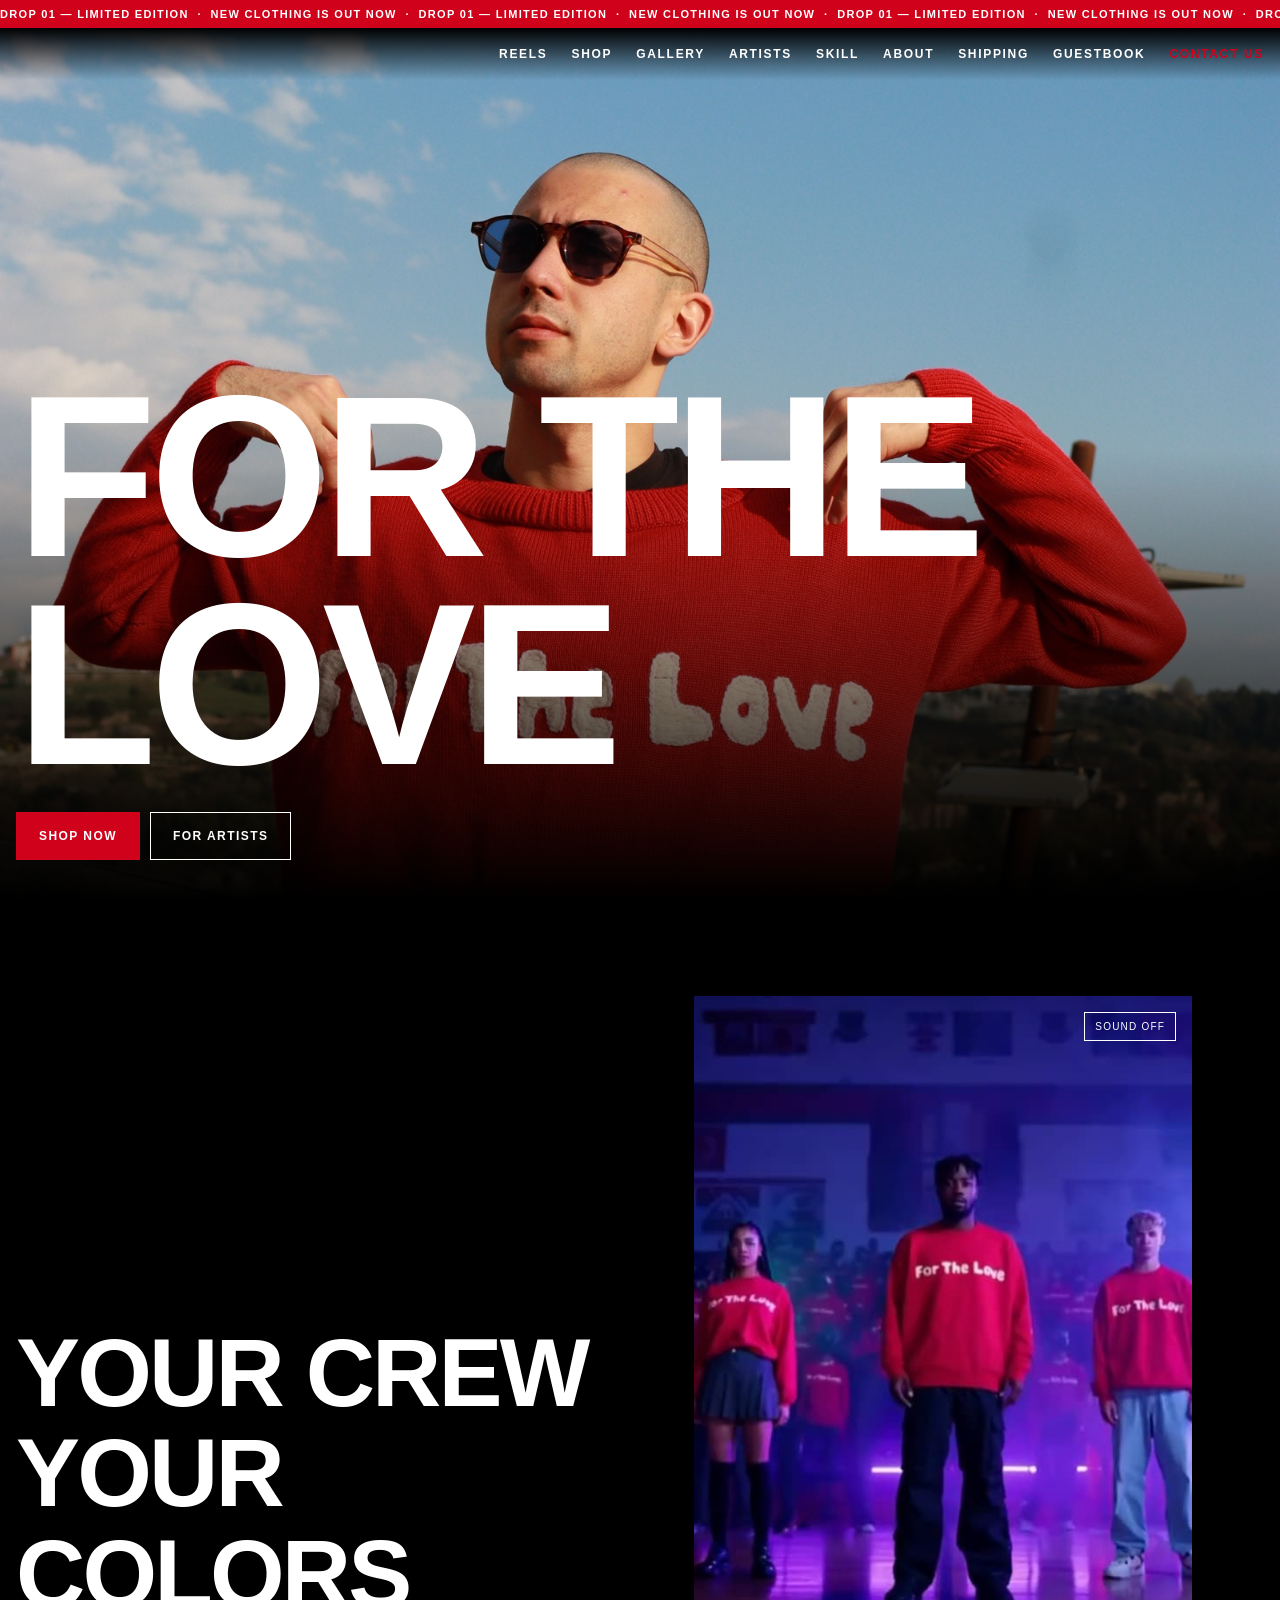
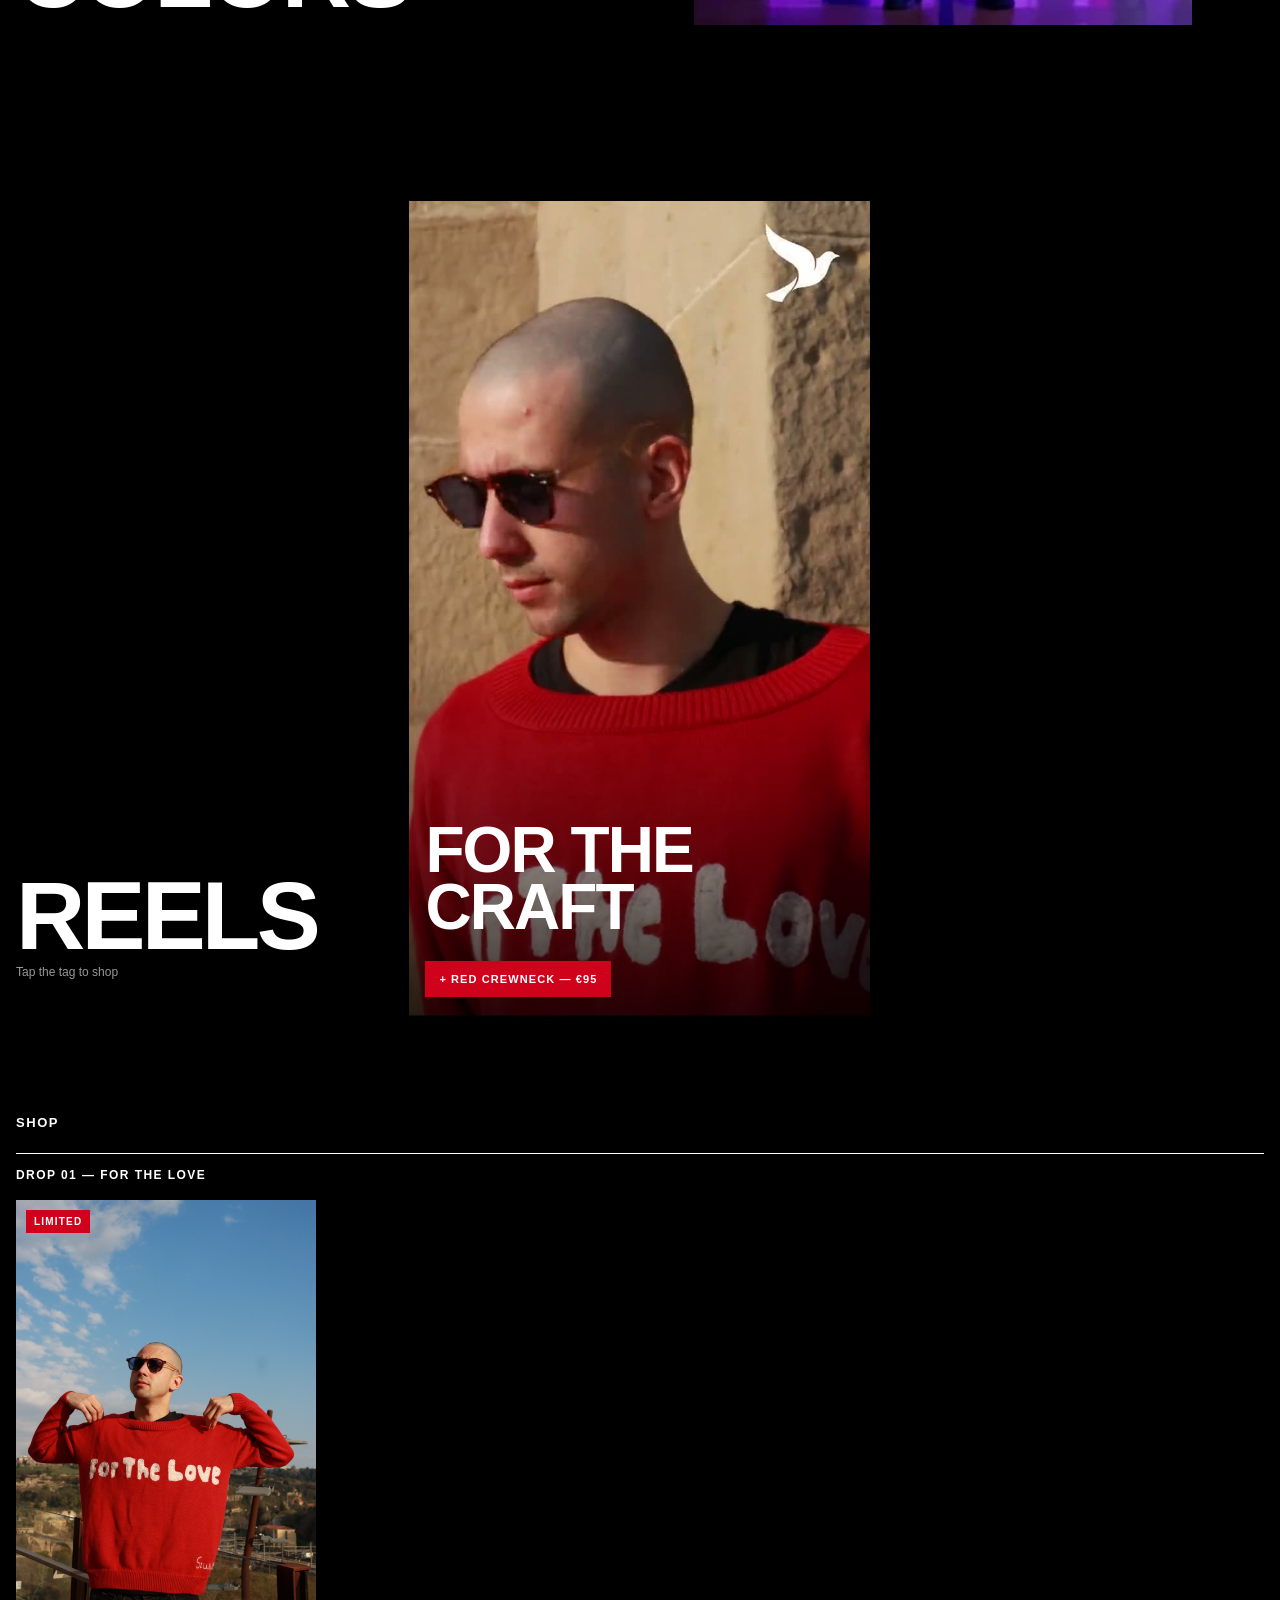
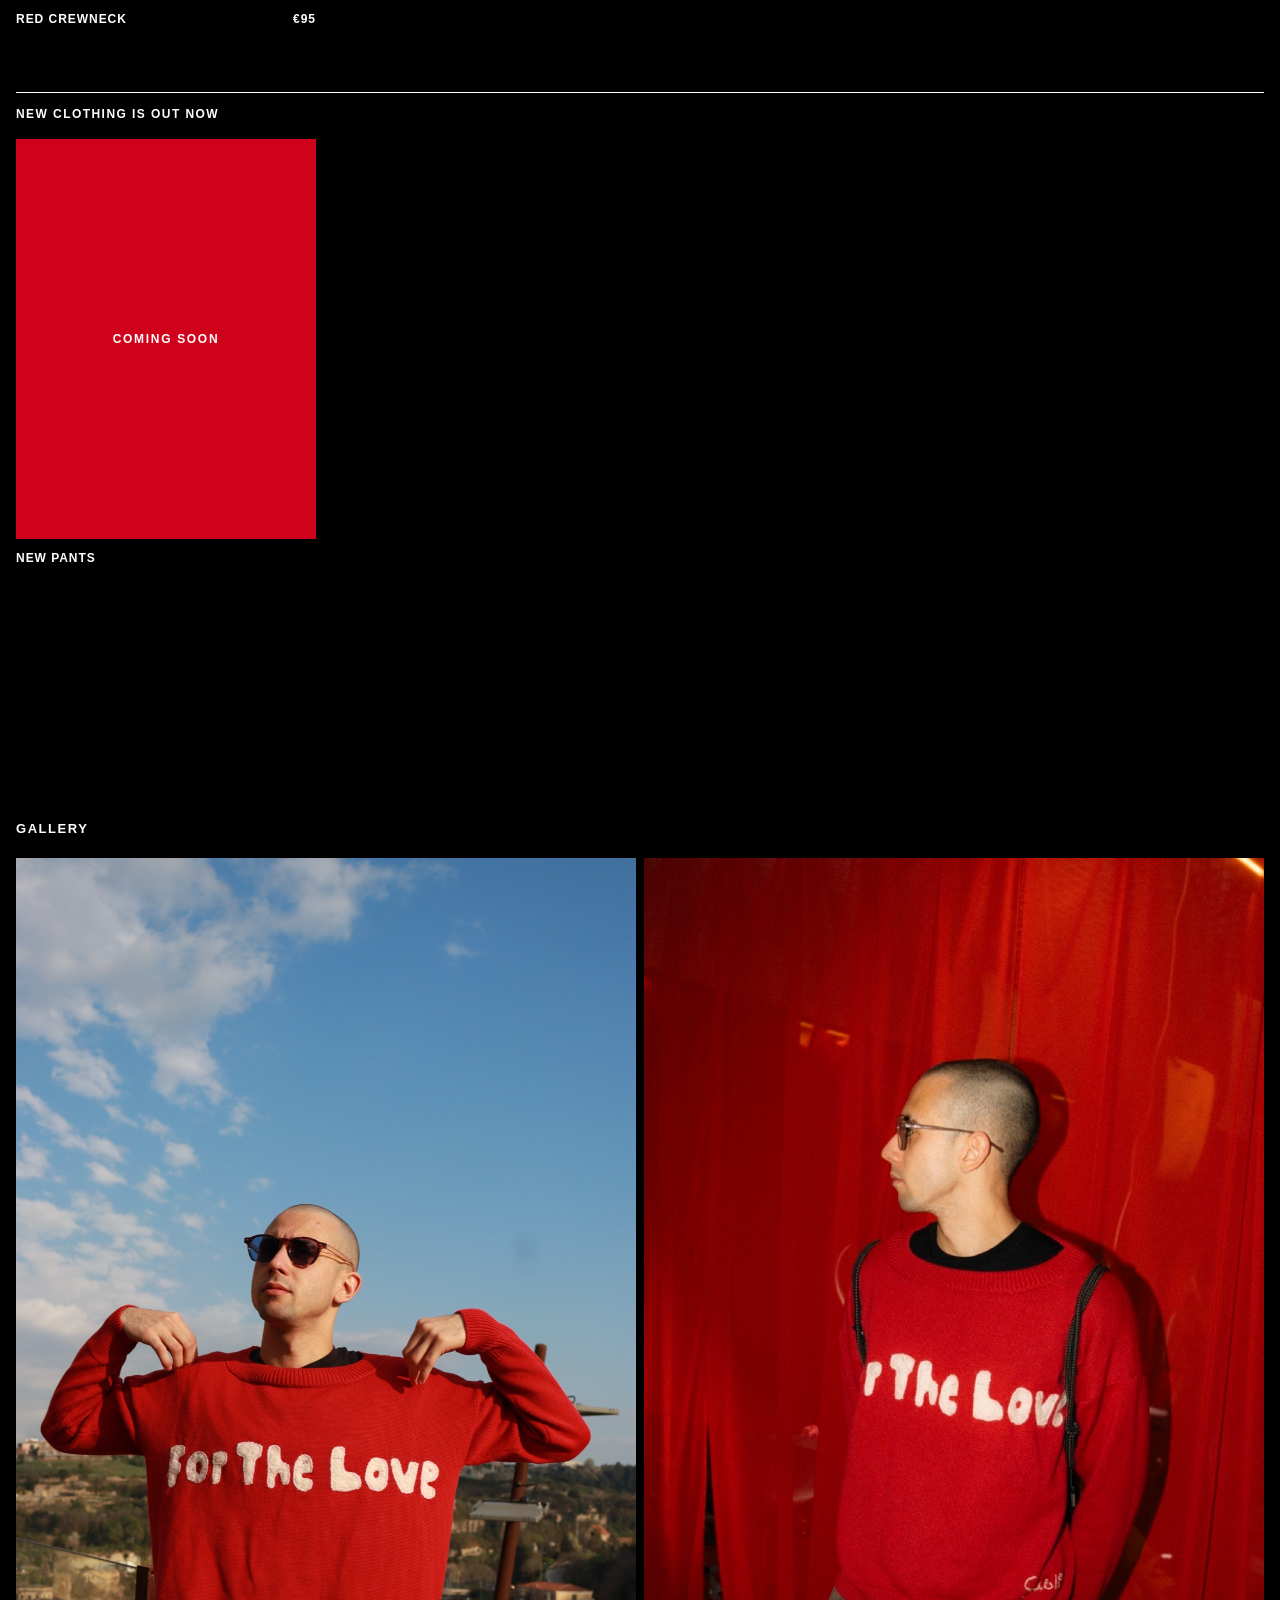
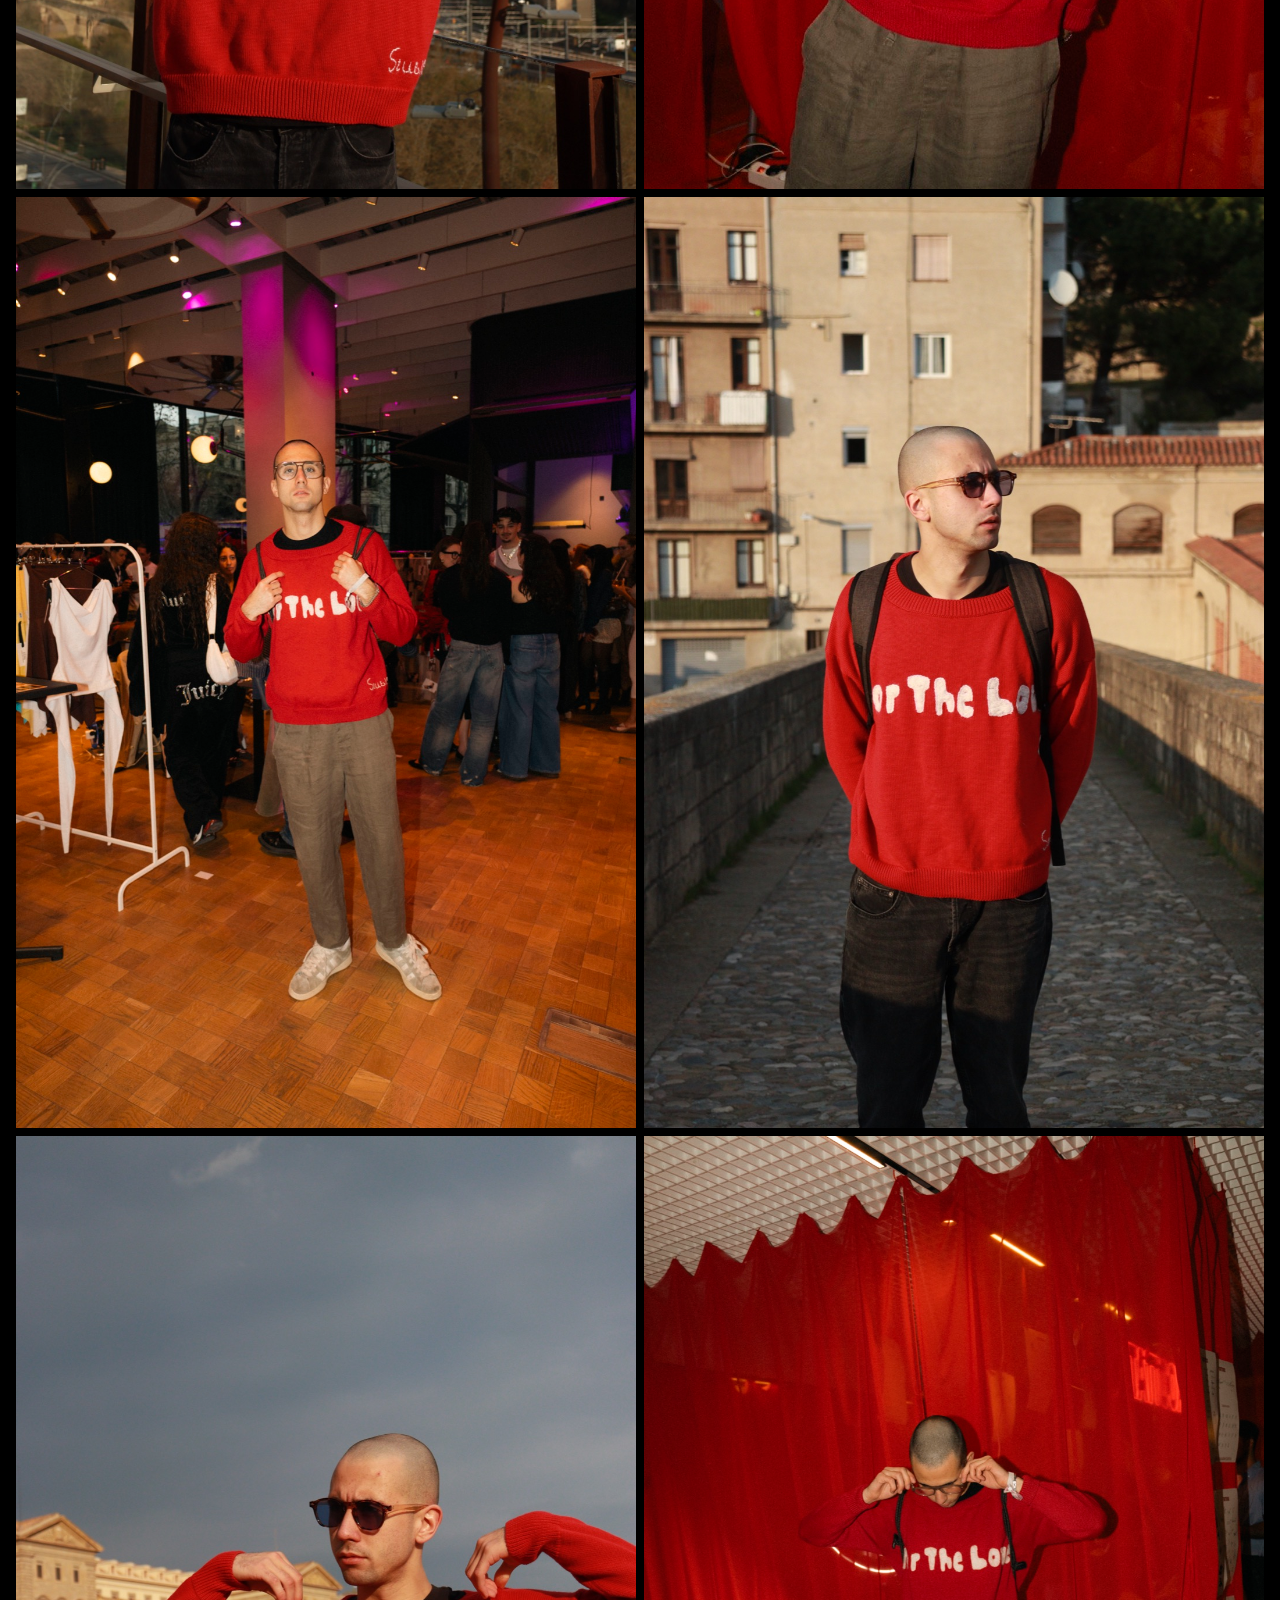
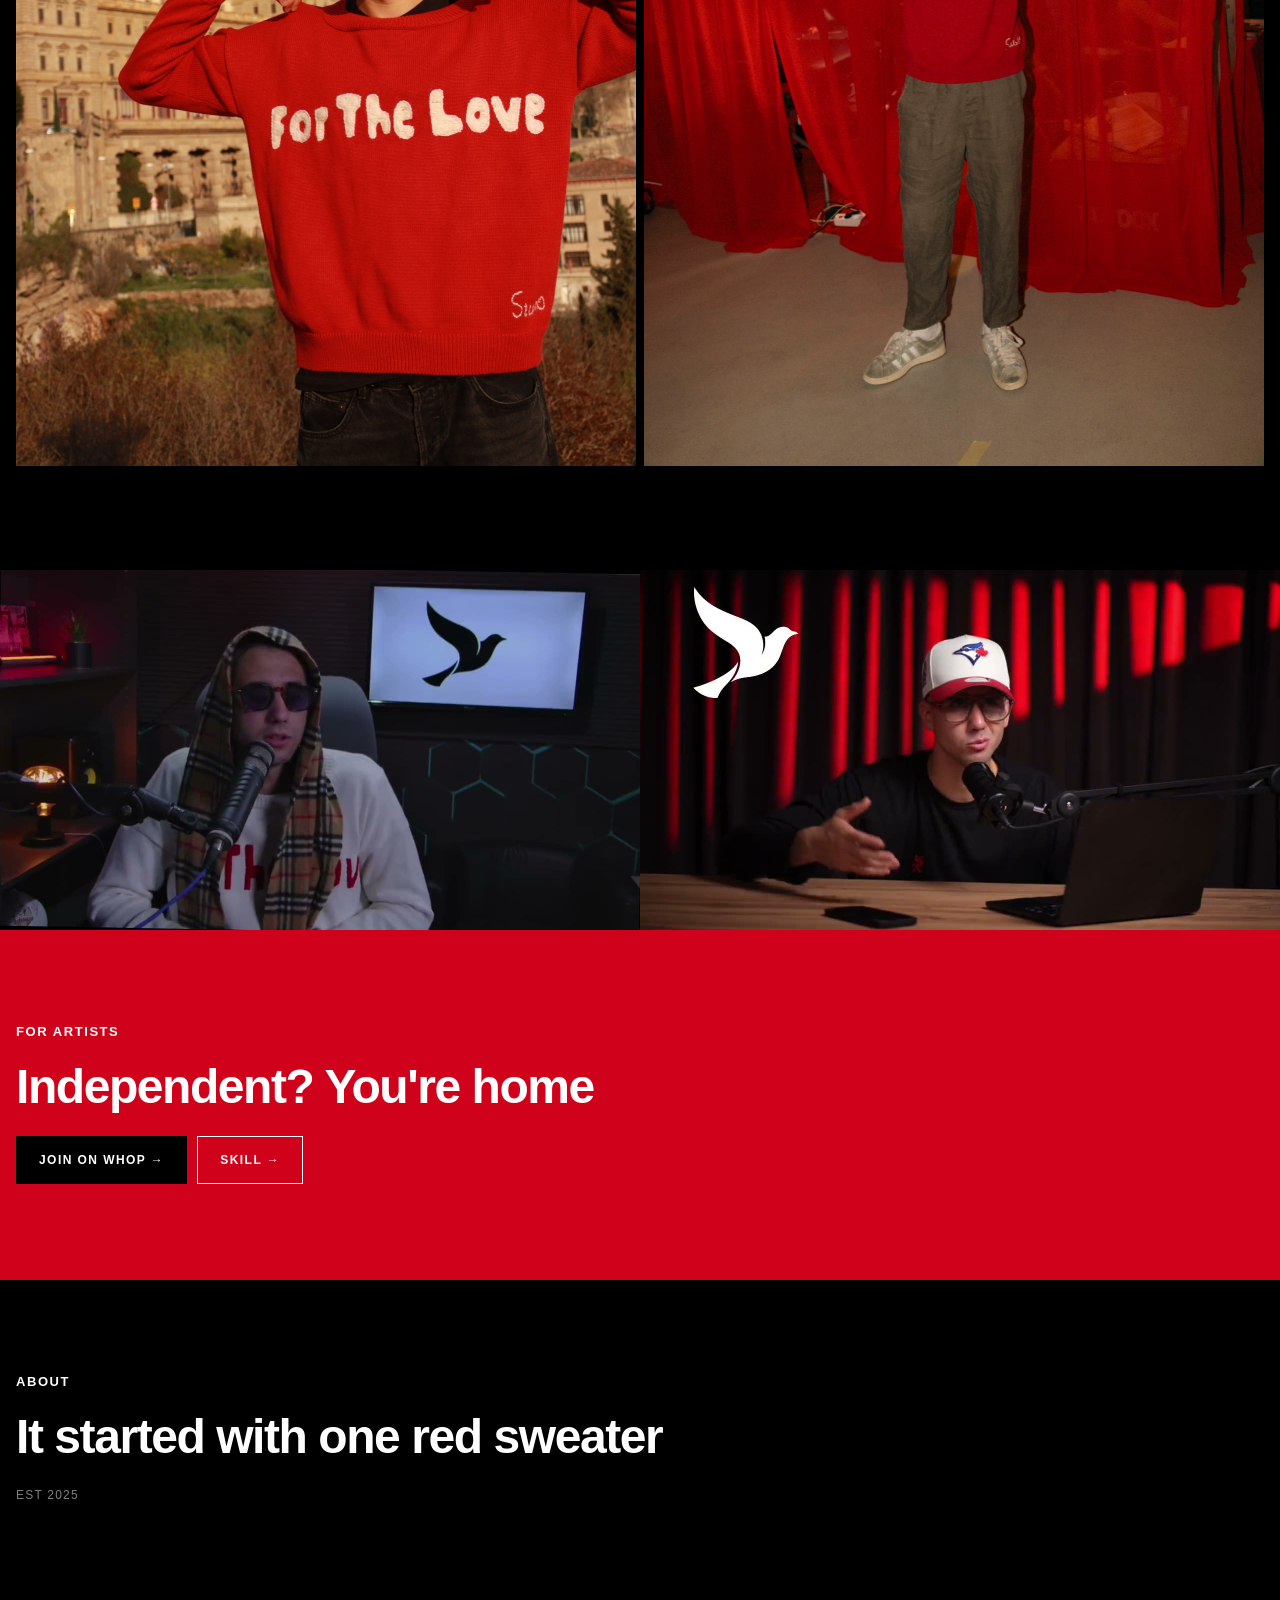
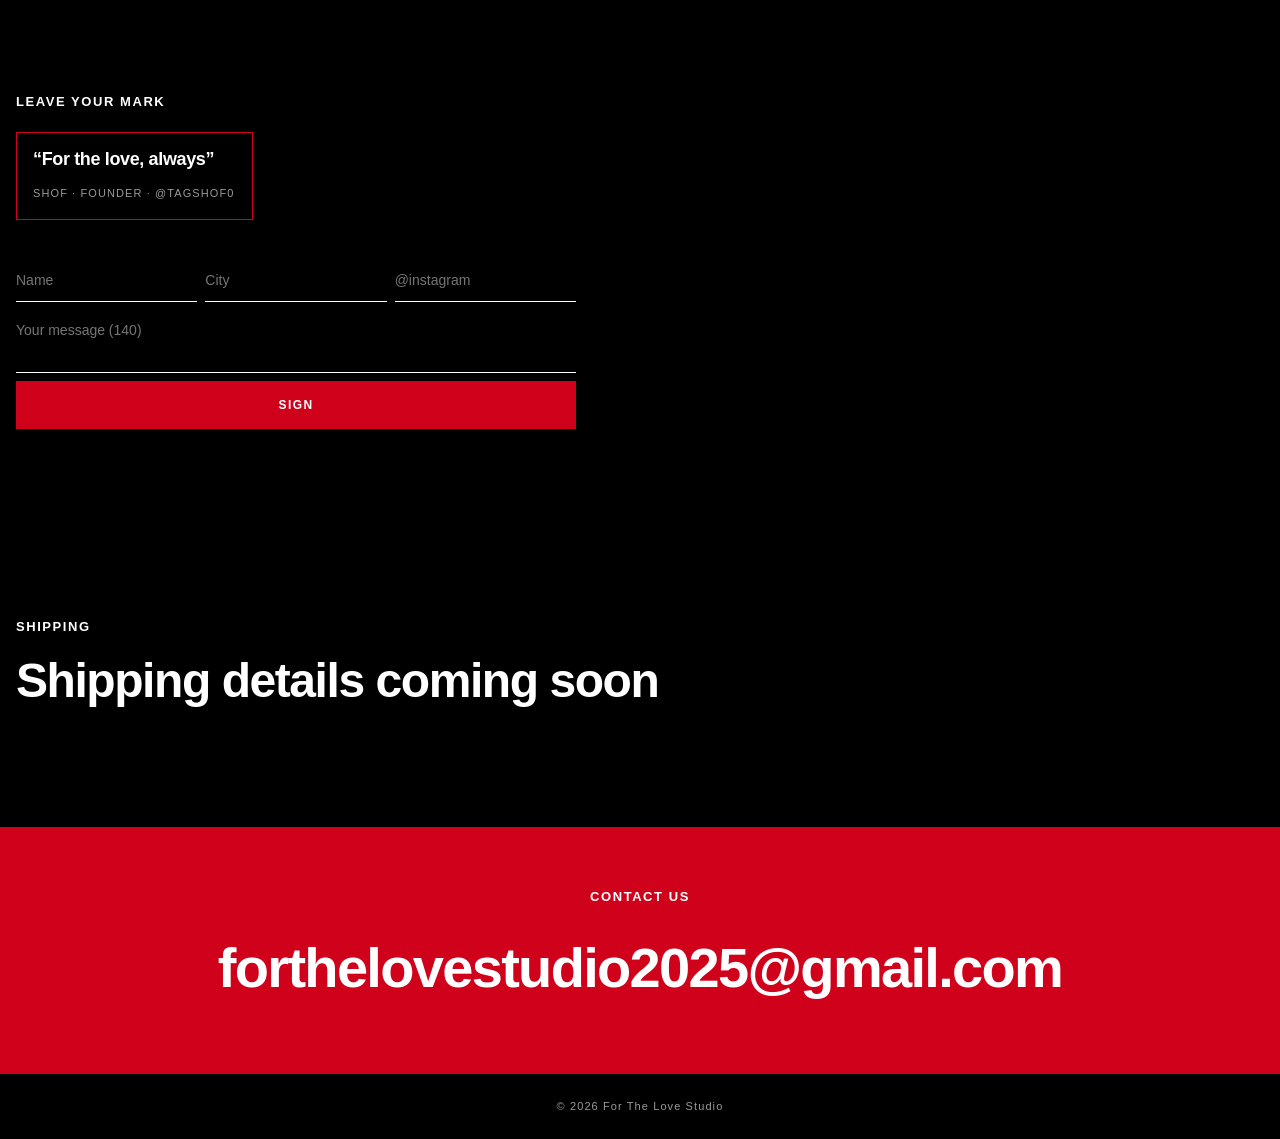
==== commit 78569ccf: "Add Skill link (menu + artists) and Shipping section Co-Authored-By: Claude Opus 5.5 <noreply@anthro" ====
--- a/index.html
+++ b/index.html
@@ -23,7 +23,9 @@
       <a href="#shop">Shop</a>
       <a href="#gallery">Gallery</a>
       <a href="#artists">Artists</a>
+      <a class="skill" href="#">Skill</a>
       <a href="#about">About</a>
+      <a href="#shipping">Shipping</a>
       <a href="#guestbook">Guestbook</a>
       <a href="#contact" class="red">Contact Us</a>
     </nav>
@@ -116,7 +118,10 @@
     <div class="wrap">
       <h2>FOR ARTISTS</h2>
       <p class="big">Independent? You're home</p>
-      <a class="btn red whop" href="#">Join on WHOP →</a>
+      <div class="ctas">
+        <a class="btn red whop" href="#">Join on WHOP →</a>
+        <a class="btn skill" href="#">Skill →</a>
+      </div>
     </div>
   </section>
 
@@ -137,6 +142,12 @@
       <textarea name="msg" placeholder="Your message (140)" required maxlength="140" rows="2"></textarea>
       <button class="btn red">Sign</button>
     </form>
+  </section>
+
+  <section id="shipping" class="wrap shipping">
+    <h2>SHIPPING</h2>
+    <!-- TODO: shipping text (regions, time, cost) -->
+    <p class="big">Shipping details coming soon</p>
   </section>
 
   <section id="contact" class="contact">
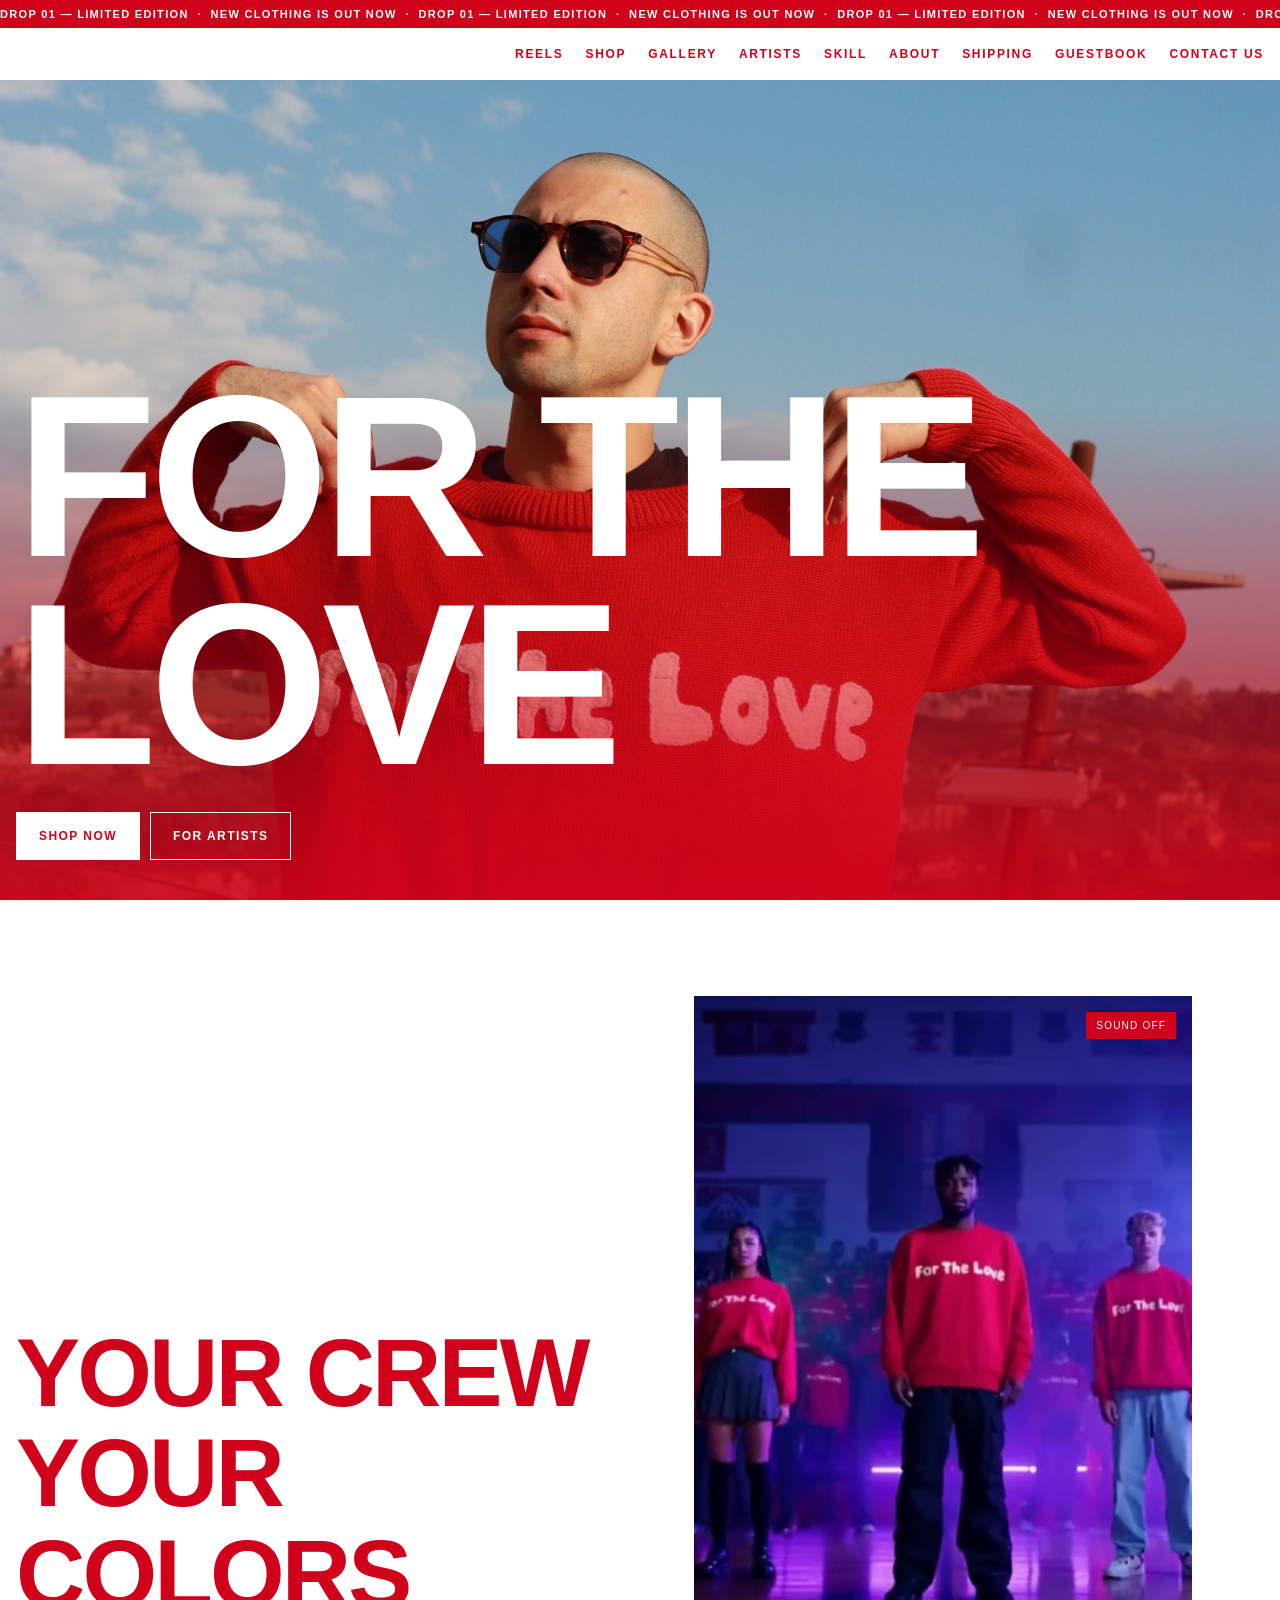
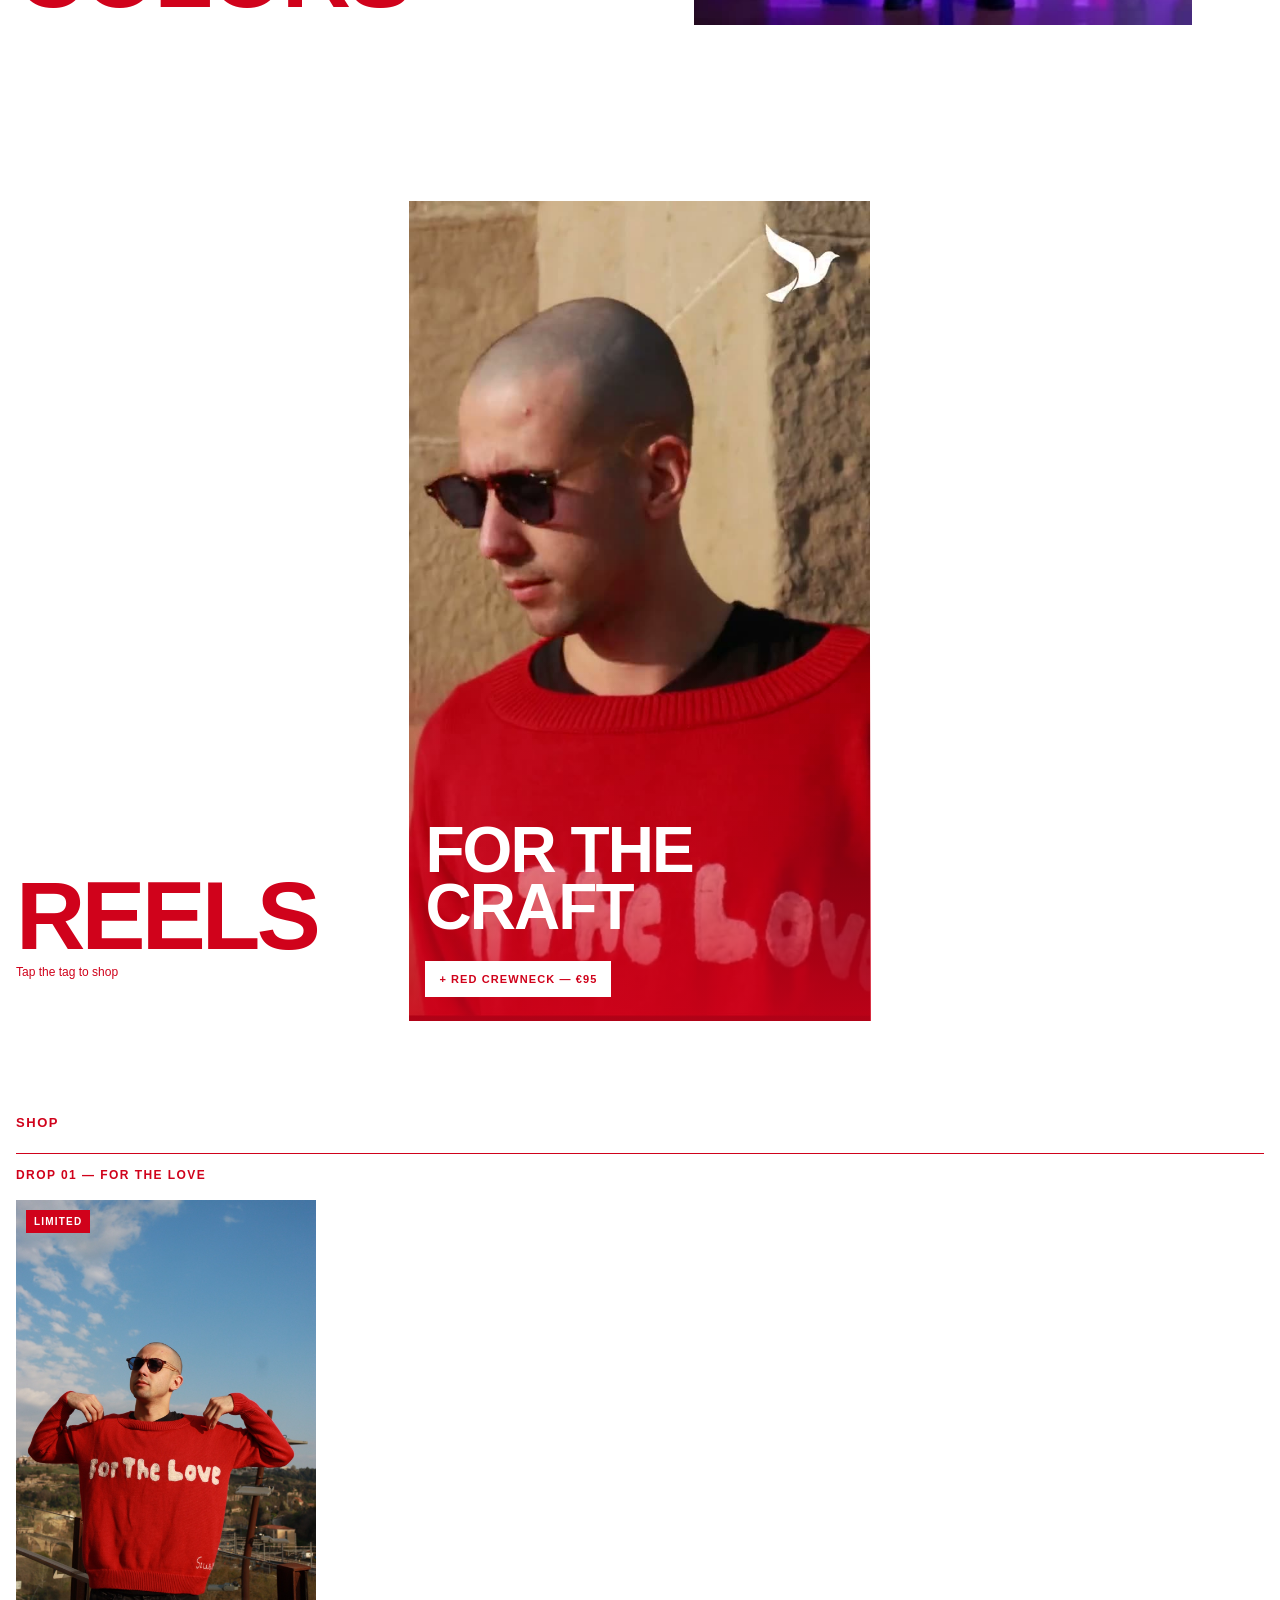
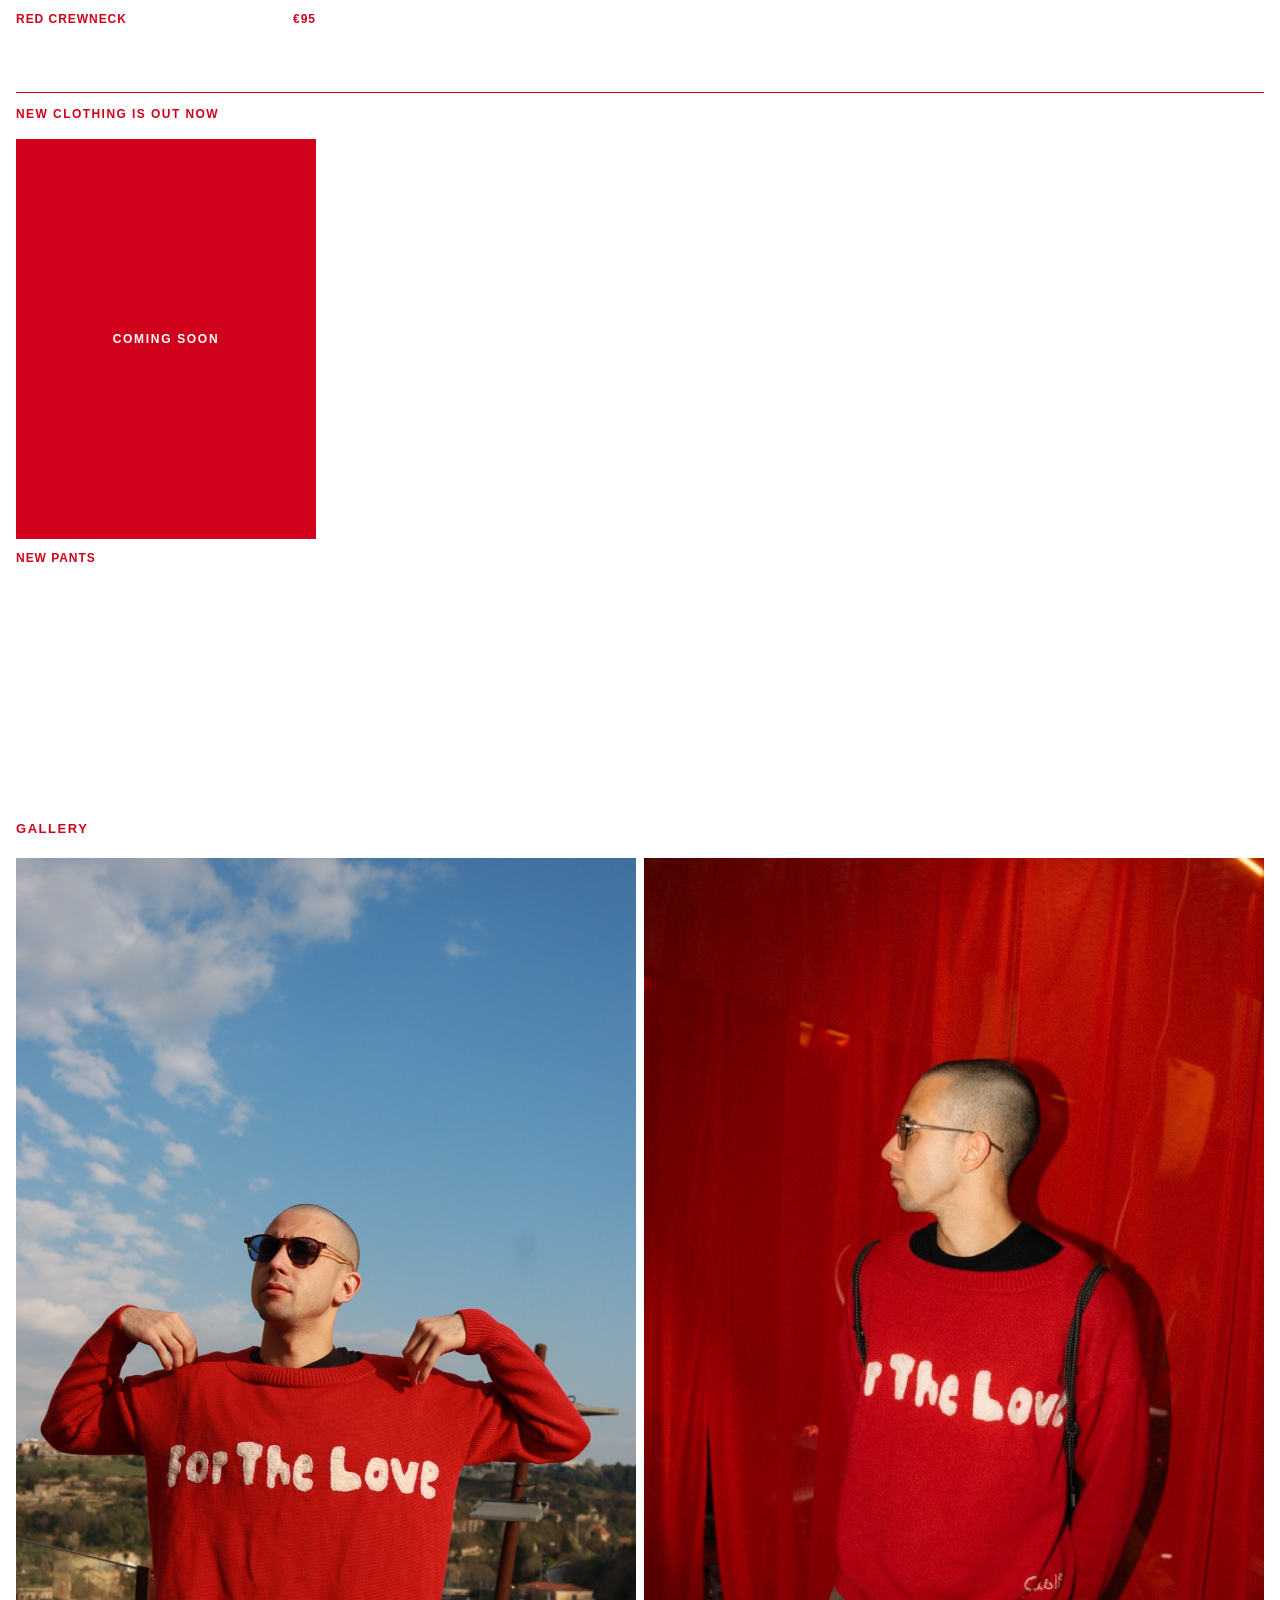
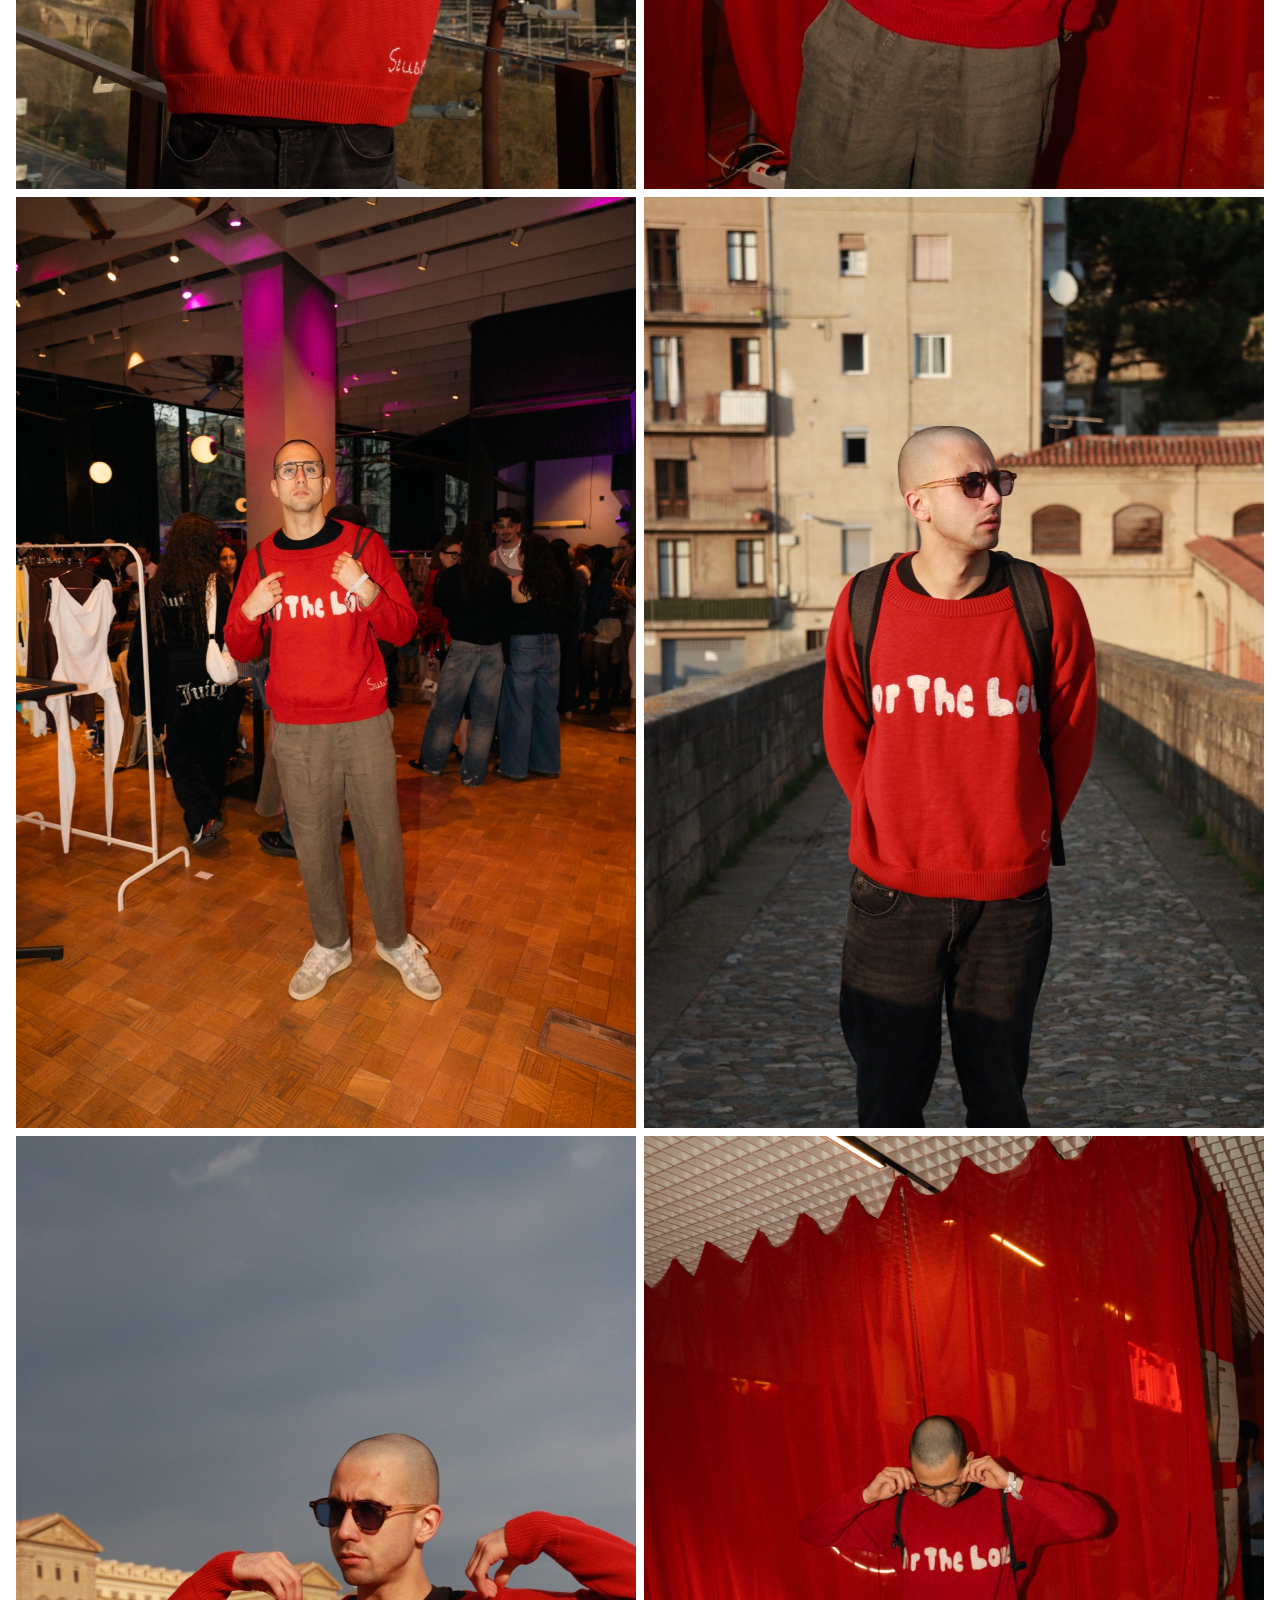
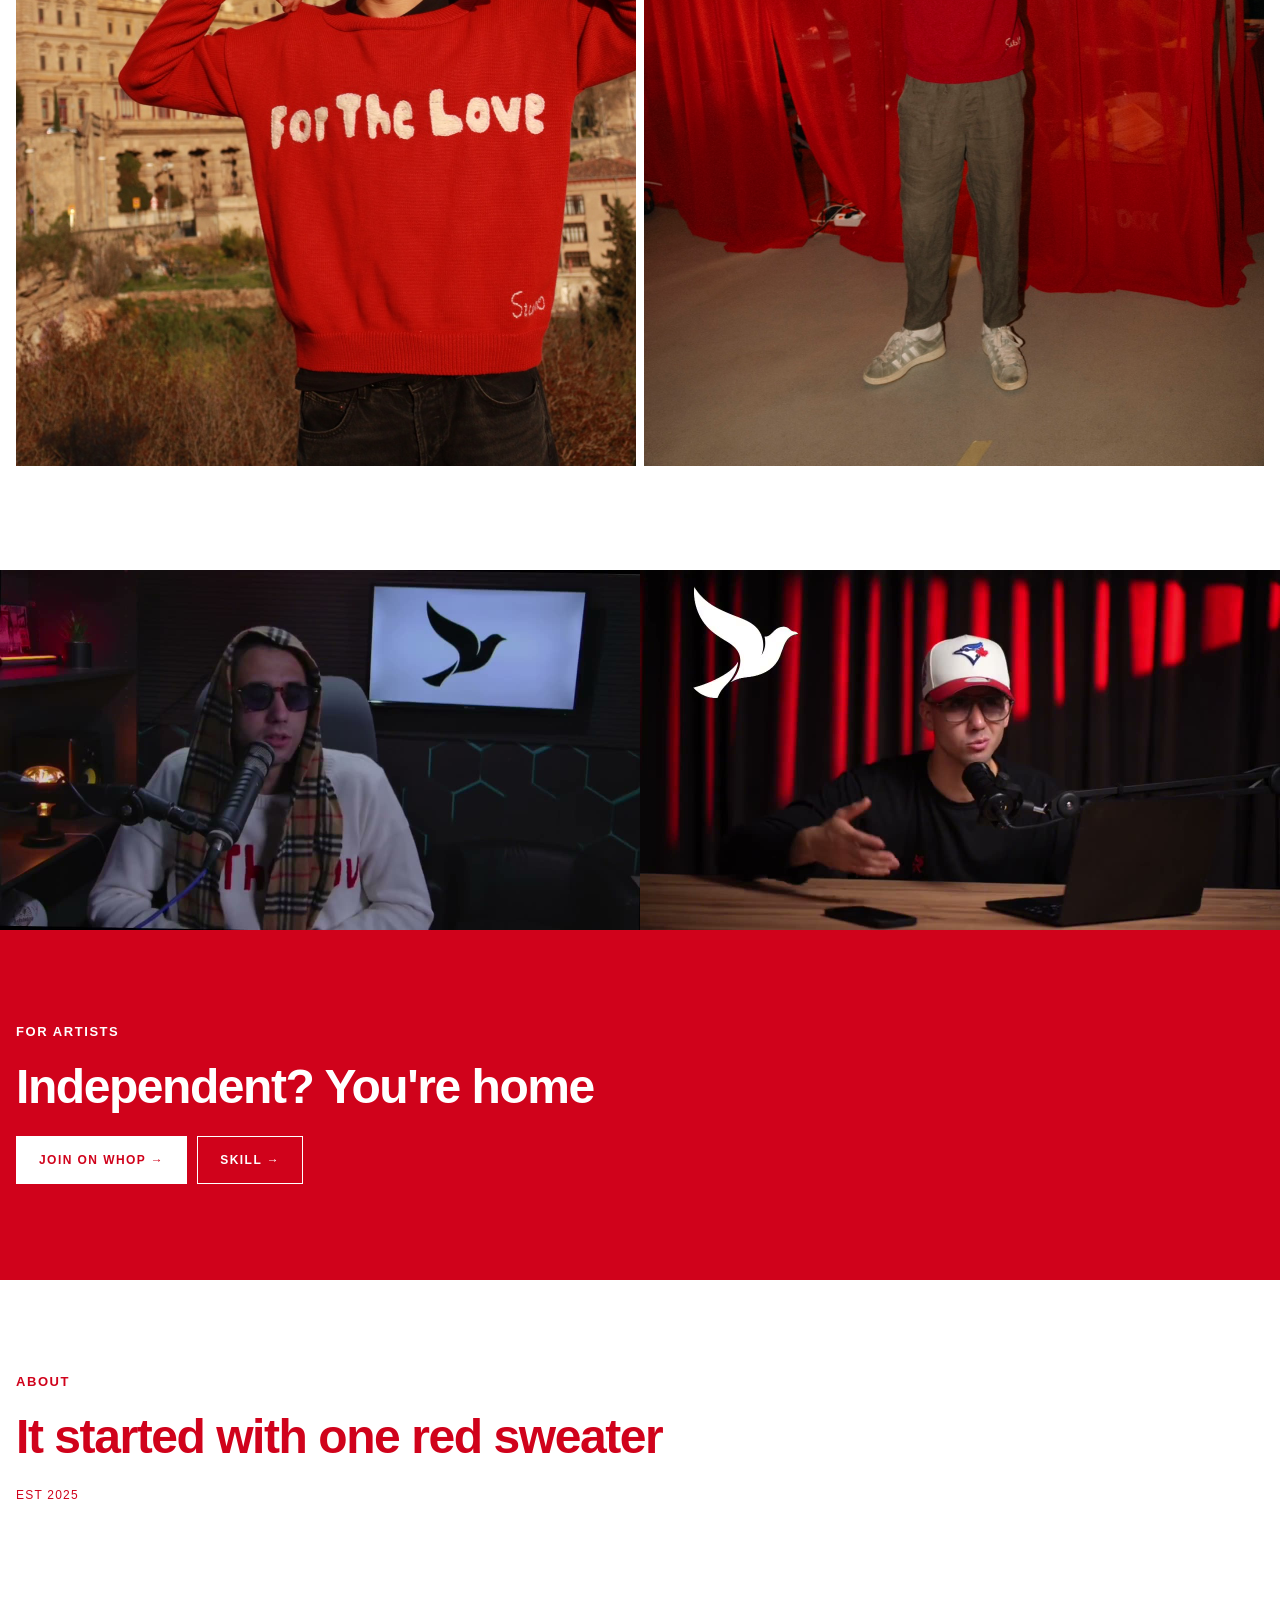
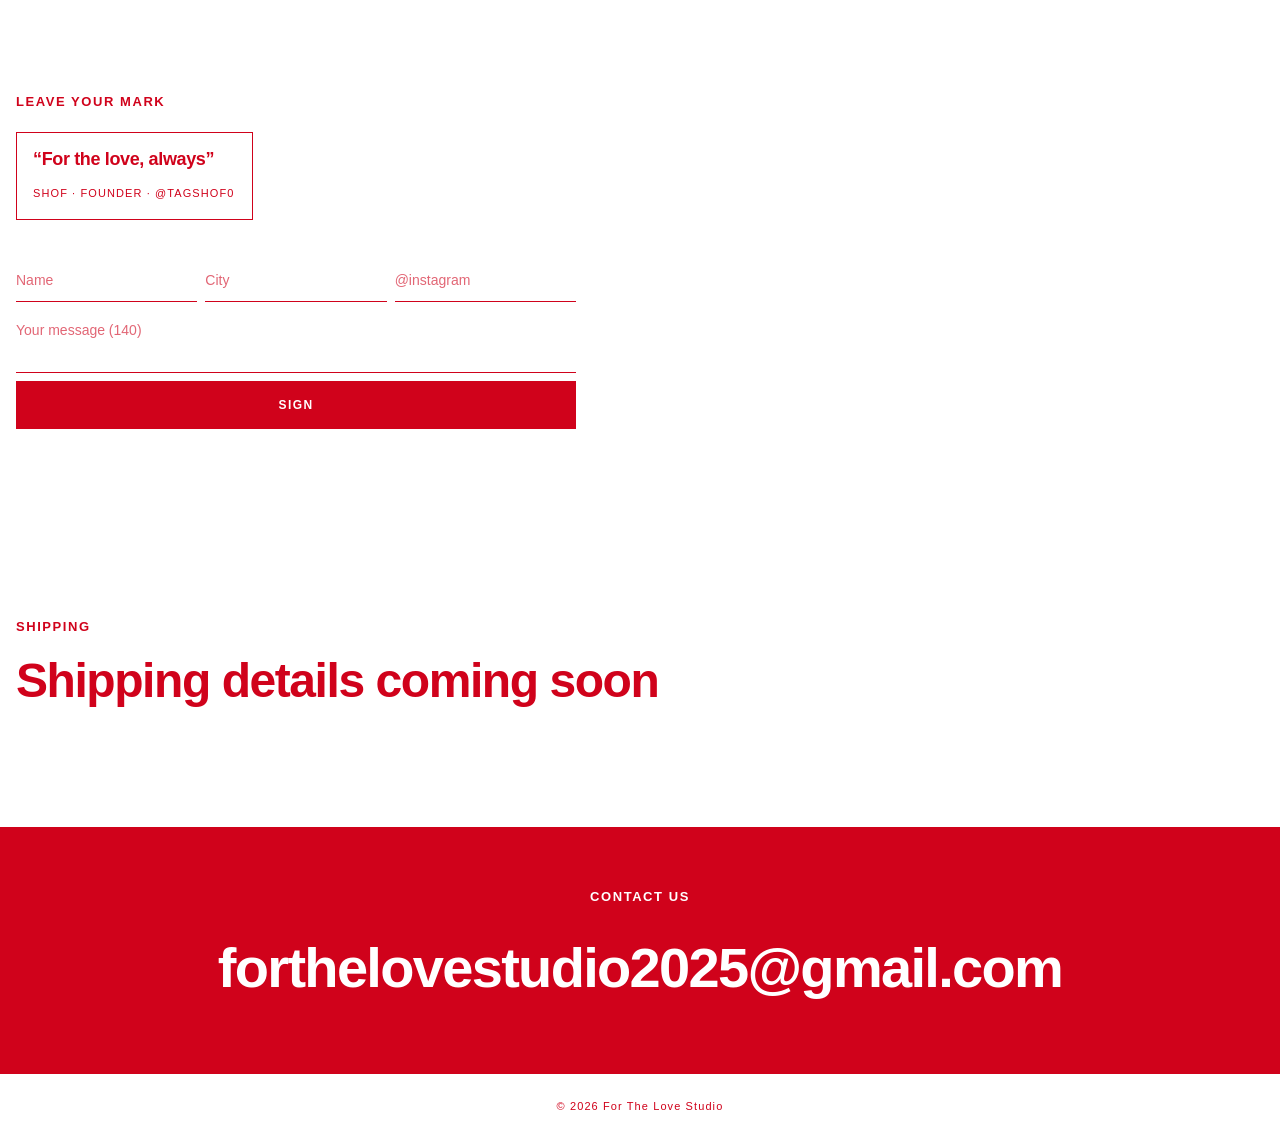
==== commit ea77b066: "Palette: white + red only, colors as CSS variables, no black Co-Authored-By: Claude Opus 5.5 <norepl" ====
--- a/index.html
+++ b/index.html
@@ -5,7 +5,7 @@
 <meta name="viewport" content="width=device-width, initial-scale=1, viewport-fit=cover">
 <title>For The Love Studio</title>
 <meta name="description" content="Clothing and a home for independent artists. Drop 01 out now.">
-<meta name="theme-color" content="#000000">
+<meta name="theme-color" content="#D0021B">
 <meta property="og:title" content="For The Love Studio">
 <meta property="og:image" content="assets/p8057.jpg">
 <link rel="icon" href="assets/dove.png">
@@ -27,7 +27,7 @@
       <a href="#about">About</a>
       <a href="#shipping">Shipping</a>
       <a href="#guestbook">Guestbook</a>
-      <a href="#contact" class="red">Contact Us</a>
+      <a href="#contact">Contact Us</a>
     </nav>
   </div>
 </header>
@@ -110,7 +110,7 @@
     </div>
   </section>
 
-  <section id="artists" class="artists">
+  <section id="artists" class="on-red">
     <div class="vids">
       <video data-auto src="assets/pod2.mp4" poster="assets/pod2.jpg" muted loop playsinline preload="none"></video>
       <video data-auto src="assets/pod1.mp4" poster="assets/pod1.jpg" muted loop playsinline preload="none"></video>
@@ -150,7 +150,7 @@
     <p class="big">Shipping details coming soon</p>
   </section>
 
-  <section id="contact" class="contact">
+  <section id="contact" class="contact on-red">
     <h2>CONTACT US</h2>
     <a class="mail" href="mailto:forthelovestudio2025@gmail.com">forthelovestudio2025@gmail.com</a>
   </section>
--- a/style.css
+++ b/style.css
@@ -1,46 +1,50 @@
-/* Brand: two colors only — black + red. White is text. */
-:root { --black: #000; --red: #D0021B; --nav: 52px; }
+/* Brand: two colors only — white + red. No black anywhere. */
+:root { --white: #fff; --red: #D0021B; --nav: 52px; }
 * { box-sizing: border-box; margin: 0; padding: 0; }
 html { scroll-behavior: smooth; scroll-padding-top: calc(var(--nav) + 28px); }
-body { background: var(--black); color: #fff; font: 14px/1.5 "Helvetica Neue", Helvetica, Arial, sans-serif; -webkit-font-smoothing: antialiased; overflow-x: hidden; }
+body { background: var(--white); color: var(--red); font: 14px/1.5 "Helvetica Neue", Helvetica, Arial, sans-serif; -webkit-font-smoothing: antialiased; overflow-x: hidden; }
 a { color: inherit; text-decoration: none; }
 img, video { display: block; width: 100%; }
 button, input, textarea { font: inherit; color: inherit; }
 h1, h2, h3 { font-weight: 700; letter-spacing: -0.03em; text-transform: uppercase; line-height: .9; }
 h2 { font-size: 13px; letter-spacing: .12em; margin-bottom: 24px; }
 .big { font-size: clamp(24px, 5vw, 48px); font-weight: 700; letter-spacing: -0.03em; line-height: 1.05; margin-bottom: 24px; }
-.dim { opacity: .5; font-size: 12px; letter-spacing: .1em; }
-.red { color: var(--red); }
+.dim { font-size: 12px; letter-spacing: .1em; }
 .wrap { padding: 96px 16px; max-width: 1400px; margin: 0 auto; }
 
-/* Buttons */
-.btn { display: inline-block; border: 1px solid #fff; padding: 14px 22px; font-size: 12px; font-weight: 700; letter-spacing: .12em; text-transform: uppercase; cursor: pointer; background: none; transition: background .2s, color .2s; }
-.btn:hover { background: #fff; color: var(--black); }
-.btn.red { background: var(--red); border-color: var(--red); color: #fff; }
-.btn.red:hover { background: #fff; border-color: #fff; color: var(--red); }
+/* Buttons: outline on white, filled red as primary. Sections with .on-red invert. */
+.btn { display: inline-block; border: 1px solid var(--red); padding: 14px 22px; font-size: 12px; font-weight: 700; letter-spacing: .12em; text-transform: uppercase; cursor: pointer; background: none; transition: background .2s, color .2s; }
+.btn:hover { background: var(--red); color: var(--white); }
+.btn.red { background: var(--red); color: var(--white); }
+.btn.red:hover { background: var(--white); color: var(--red); }
+.on-red { background: var(--red); color: var(--white); }
+.on-red .btn, .hero .btn { border-color: var(--white); color: var(--white); }
+.on-red .btn:hover, .hero .btn:hover { background: var(--white); color: var(--red); }
+.on-red .btn.red, .hero .btn.red { background: var(--white); color: var(--red); }
+.on-red .btn.red:hover, .hero .btn.red:hover { background: var(--red); color: var(--white); }
 
 /* Ticker */
-.ticker { background: var(--red); font-size: 11px; font-weight: 700; letter-spacing: .12em; white-space: nowrap; overflow: hidden; height: 28px; line-height: 28px; position: fixed; top: 0; left: 0; right: 0; z-index: 20; }
+.ticker { background: var(--red); color: var(--white); font-size: 11px; font-weight: 700; letter-spacing: .12em; white-space: nowrap; overflow: hidden; height: 28px; line-height: 28px; position: fixed; top: 0; left: 0; right: 0; z-index: 20; }
 .ticker div { display: inline-block; animation: tick 30s linear infinite; }
 @keyframes tick { to { transform: translateX(-50%); } }
 
 /* Nav */
-.nav { position: fixed; top: 28px; left: 0; right: 0; height: var(--nav); z-index: 20; display: flex; align-items: center; justify-content: flex-end; padding: 0 16px; background: linear-gradient(var(--black), transparent); }
+.nav { position: fixed; top: 28px; left: 0; right: 0; height: var(--nav); z-index: 20; display: flex; align-items: center; justify-content: flex-end; padding: 0 16px; background: var(--white); }
 .burger { background: none; border: 0; cursor: pointer; font-size: 12px; font-weight: 700; letter-spacing: .14em; }
-.menu nav { position: absolute; top: var(--nav); left: 0; right: 0; height: 100vh; background: var(--black); display: none; flex-direction: column; padding: 24px 16px; gap: 6px; }
-.menu nav a { font-size: 40px; font-weight: 700; text-transform: uppercase; letter-spacing: -0.03em; }
-.menu nav a:hover { color: var(--red); }
+.menu nav { position: absolute; top: var(--nav); left: 0; right: 0; height: calc(100svh - var(--nav) - 28px); background: var(--white); display: none; flex-direction: column; padding: 24px 16px; gap: 6px; overflow-y: auto; }
+.menu nav a { font-size: 36px; font-weight: 700; text-transform: uppercase; letter-spacing: -0.03em; }
+.menu nav a:hover { text-decoration: underline; }
 .menu.open nav { display: flex; }
-@media (min-width: 900px) {
+@media (min-width: 1100px) {
   .burger { display: none; }
-  .menu nav { position: static; height: auto; display: flex; flex-direction: row; padding: 0; gap: 24px; background: none; }
+  .menu nav { position: static; height: auto; display: flex; flex-direction: row; padding: 0; gap: 22px; background: none; overflow: visible; }
   .menu nav a { font-size: 12px; letter-spacing: .14em; }
 }
 
 /* Hero */
-.hero { position: relative; height: 100svh; overflow: hidden; }
+.hero { position: relative; height: 100svh; overflow: hidden; color: var(--white); }
 .hero > img { height: 100%; object-fit: cover; object-position: center 55%; }
-.hero::after { content: ""; position: absolute; inset: 0; background: linear-gradient(transparent 50%, var(--black)); }
+.hero::after { content: ""; position: absolute; inset: 0; background: linear-gradient(transparent 45%, rgba(208, 2, 27, .9)); }
 .hero-txt { position: absolute; left: 16px; right: 16px; bottom: 40px; z-index: 1; }
 .hero h1 { font-size: clamp(64px, 18vw, 240px); margin-bottom: 24px; }
 .ctas { display: flex; gap: 10px; flex-wrap: wrap; }
@@ -55,18 +59,18 @@
 .reels-wrap { height: 100svh; display: flex; flex-direction: column; padding-top: calc(var(--nav) + 28px); scroll-margin-top: calc(-1 * (var(--nav) + 28px)); }
 .reels-side { padding: 0 16px 16px; }
 .reels-side h2 { margin-bottom: 4px; }
-.reels-side p { opacity: .6; font-size: 12px; }
+.reels-side p { font-size: 12px; }
 .reels { flex: 1; min-height: 0; overflow-y: scroll; scroll-snap-type: y mandatory; overscroll-behavior: contain; scrollbar-width: none; }
 .reels::-webkit-scrollbar { display: none; }
-.reel { position: relative; height: 100%; scroll-snap-align: start; scroll-snap-stop: always; overflow: hidden; }
+.reel { position: relative; height: 100%; scroll-snap-align: start; scroll-snap-stop: always; overflow: hidden; color: var(--white); }
 .reel > video, .reel > img { height: 100%; object-fit: cover; }
 .reel > img.contain { object-fit: contain; }
-.reel::after { content: ""; position: absolute; inset: 0; background: linear-gradient(transparent 55%, rgba(0,0,0,.8)); pointer-events: none; }
+.reel::after { content: ""; position: absolute; inset: 0; background: linear-gradient(transparent 55%, rgba(208, 2, 27, .85)); pointer-events: none; }
 .reel h3 { position: absolute; left: 16px; right: 16px; bottom: 84px; z-index: 1; font-size: clamp(40px, 11vw, 64px); }
 .tags { position: absolute; left: 16px; right: 16px; bottom: 24px; z-index: 1; display: flex; gap: 8px; flex-wrap: wrap; }
-.tags button, .tags a { background: var(--red); border: 0; padding: 10px 14px; font-size: 11px; font-weight: 700; letter-spacing: .1em; cursor: pointer; }
-.tags button:hover, .tags a:hover { background: #fff; color: var(--red); }
-.sound { position: absolute; top: 16px; right: 16px; z-index: 1; background: none; border: 1px solid #fff; padding: 6px 10px; font-size: 10px; letter-spacing: .12em; cursor: pointer; }
+.tags button, .tags a { background: var(--white); color: var(--red); border: 0; padding: 10px 14px; font-size: 11px; font-weight: 700; letter-spacing: .1em; cursor: pointer; }
+.tags button:hover, .tags a:hover { background: var(--red); color: var(--white); }
+.sound { position: absolute; top: 16px; right: 16px; z-index: 1; background: var(--red); color: var(--white); border: 0; padding: 6px 10px; font-size: 10px; letter-spacing: .12em; cursor: pointer; }
 @media (min-width: 900px) {
   .reels-wrap { display: grid; grid-template-columns: 1fr auto 1fr; grid-template-rows: 100%; align-items: end; }
   .reels-side { padding: 0 16px 40px; }
@@ -75,66 +79,63 @@
 }
 
 /* Shop */
-.line-head { display: flex; justify-content: space-between; align-items: baseline; border-top: 1px solid #fff; padding: 12px 0 16px; font-size: 12px; font-weight: 700; letter-spacing: .12em; }
+.line-head { border-top: 1px solid var(--red); padding: 12px 0 16px; font-size: 12px; font-weight: 700; letter-spacing: .12em; }
 .products { display: grid; grid-template-columns: repeat(auto-fill, minmax(260px, 1fr)); gap: 16px; margin-bottom: 64px; }
 .card { cursor: pointer; text-align: left; background: none; border: 0; }
 .card .ph { position: relative; aspect-ratio: 3/4; overflow: hidden; }
 .card img { height: 100%; object-fit: cover; transition: transform .6s; }
 .card:hover img { transform: scale(1.04); }
 .card.soon { cursor: default; }
-.card.soon .ph { display: grid; place-items: center; background: var(--red); color: #fff; font-size: 12px; font-weight: 700; letter-spacing: .14em; }
-.badge { position: absolute; top: 10px; left: 10px; background: var(--red); padding: 4px 8px; font-size: 10px; font-weight: 700; letter-spacing: .12em; }
+.card.soon .ph { display: grid; place-items: center; background: var(--red); color: var(--white); font-size: 12px; font-weight: 700; letter-spacing: .14em; }
+.badge { position: absolute; top: 10px; left: 10px; background: var(--red); color: var(--white); padding: 4px 8px; font-size: 10px; font-weight: 700; letter-spacing: .12em; }
 .card .meta { display: flex; justify-content: space-between; padding-top: 10px; font-size: 12px; font-weight: 700; letter-spacing: .08em; text-transform: uppercase; }
-s { opacity: .5; margin-right: 6px; }
+s { opacity: .6; margin-right: 6px; }
 
 /* Gallery */
 .grid { columns: 2 180px; column-gap: 8px; }
 .grid img { margin-bottom: 8px; break-inside: avoid; }
 
-/* Artists */
-.artists { background: var(--red); }
-.artists .vids { display: grid; grid-template-columns: 1fr 1fr; }
-.artists video { aspect-ratio: 16/9; object-fit: cover; }
-@media (max-width: 600px) { .artists .vids { grid-template-columns: 1fr; } .artists .vids video + video { display: none; } }
-.artists .btn.red { background: var(--black); border-color: var(--black); }
-
-/* About */
+/* Video pair (artists) */
+.vids { display: grid; grid-template-columns: 1fr 1fr; }
+.vids video { aspect-ratio: 16/9; object-fit: cover; }
+@media (max-width: 600px) { .vids { grid-template-columns: 1fr; } .vids video + video { display: none; } }
 
 /* Guestbook */
 .wall { display: grid; grid-template-columns: repeat(auto-fill, minmax(220px, 1fr)); gap: 16px; margin-bottom: 40px; }
 .note { border: 1px solid var(--red); padding: 16px; }
 .note p { font-size: 18px; font-weight: 700; letter-spacing: -0.02em; line-height: 1.15; margin-bottom: 12px; }
-.note small { font-size: 11px; letter-spacing: .1em; opacity: .6; text-transform: uppercase; }
+.note small { font-size: 11px; letter-spacing: .1em; text-transform: uppercase; }
 .sign { display: grid; gap: 8px; max-width: 560px; grid-template-columns: 1fr 1fr 1fr; }
 .sign textarea, .sign button { grid-column: 1 / -1; }
-.sign input, .sign textarea { background: none; border: 0; border-bottom: 1px solid #fff; padding: 10px 0; outline: none; border-radius: 0; resize: none; }
-.sign input:focus, .sign textarea:focus { border-color: var(--red); }
+.sign input, .sign textarea { background: none; border: 0; border-bottom: 1px solid var(--red); padding: 10px 0; outline: none; border-radius: 0; resize: none; }
+.sign input:focus, .sign textarea:focus { border-bottom-width: 2px; }
+.sign ::placeholder { color: var(--red); opacity: .6; }
 @media (max-width: 600px) { .sign { grid-template-columns: 1fr; } }
 
 /* Contact */
-.contact { background: var(--red); padding: 64px 16px; text-align: center; }
+.contact { padding: 64px 16px; text-align: center; }
 .contact .mail { display: block; font-size: clamp(18px, 4.5vw, 56px); font-weight: 700; letter-spacing: -0.03em; word-break: break-all; }
-.contact .mail:hover { color: var(--black); }
+.contact .mail:hover { text-decoration: underline; }
 
-.foot { display: flex; align-items: center; justify-content: center; gap: 8px; padding: 24px 16px; font-size: 11px; letter-spacing: .1em; opacity: .6; }
+.foot { text-align: center; padding: 24px 16px; font-size: 11px; letter-spacing: .1em; }
 
 /* Product dialog */
-dialog { margin: auto; border: 0; background: var(--black); color: #fff; width: min(900px, 100% - 32px); max-height: 92svh; }
+dialog { margin: auto; border: 0; background: var(--white); color: var(--red); width: min(900px, 100% - 32px); max-height: 92svh; }
 dialog[open] { display: grid; grid-template-columns: 1fr; }
-dialog::backdrop { background: rgba(0,0,0,.85); }
+dialog::backdrop { background: rgba(208, 2, 27, .85); }
 dialog > img { aspect-ratio: 3/4; object-fit: cover; max-height: 50svh; }
 @media (min-width: 700px) { dialog[open] { grid-template-columns: 1fr 1fr; } dialog > img { max-height: none; height: 100%; } }
 .pdp-body { padding: 24px 16px; display: flex; flex-direction: column; gap: 14px; }
-.pdp-body small { font-size: 11px; letter-spacing: .12em; color: var(--red); font-weight: 700; }
+.pdp-body small { font-size: 11px; letter-spacing: .12em; font-weight: 700; }
 .pdp-body h3 { font-size: 32px; }
 .pdp-body .price { font-size: 18px; font-weight: 700; }
 .sizes { display: flex; gap: 6px; }
 .sizes label { flex: 1; }
 .sizes input { position: absolute; opacity: 0; }
-.sizes span { display: block; text-align: center; border: 1px solid #fff; padding: 10px 0; font-size: 12px; font-weight: 700; cursor: pointer; }
-.sizes input:checked + span { background: var(--red); border-color: var(--red); }
-.sizes input:focus-visible + span { outline: 2px solid #fff; outline-offset: 2px; }
+.sizes span { display: block; text-align: center; border: 1px solid var(--red); padding: 10px 0; font-size: 12px; font-weight: 700; cursor: pointer; }
+.sizes input:checked + span { background: var(--red); color: var(--white); }
+.sizes input:focus-visible + span { outline: 2px solid var(--red); outline-offset: 2px; }
 .pdp-body .btn { text-align: center; }
-.x { position: absolute; top: 10px; right: 10px; z-index: 1; background: var(--black); border: 0; width: 36px; height: 36px; cursor: pointer; font-size: 16px; }
+.x { position: absolute; top: 10px; right: 10px; z-index: 1; background: var(--white); color: var(--red); border: 0; width: 36px; height: 36px; cursor: pointer; font-size: 16px; }
 
 @media (prefers-reduced-motion: reduce) { .ticker div { animation: none; } html { scroll-behavior: auto; } }
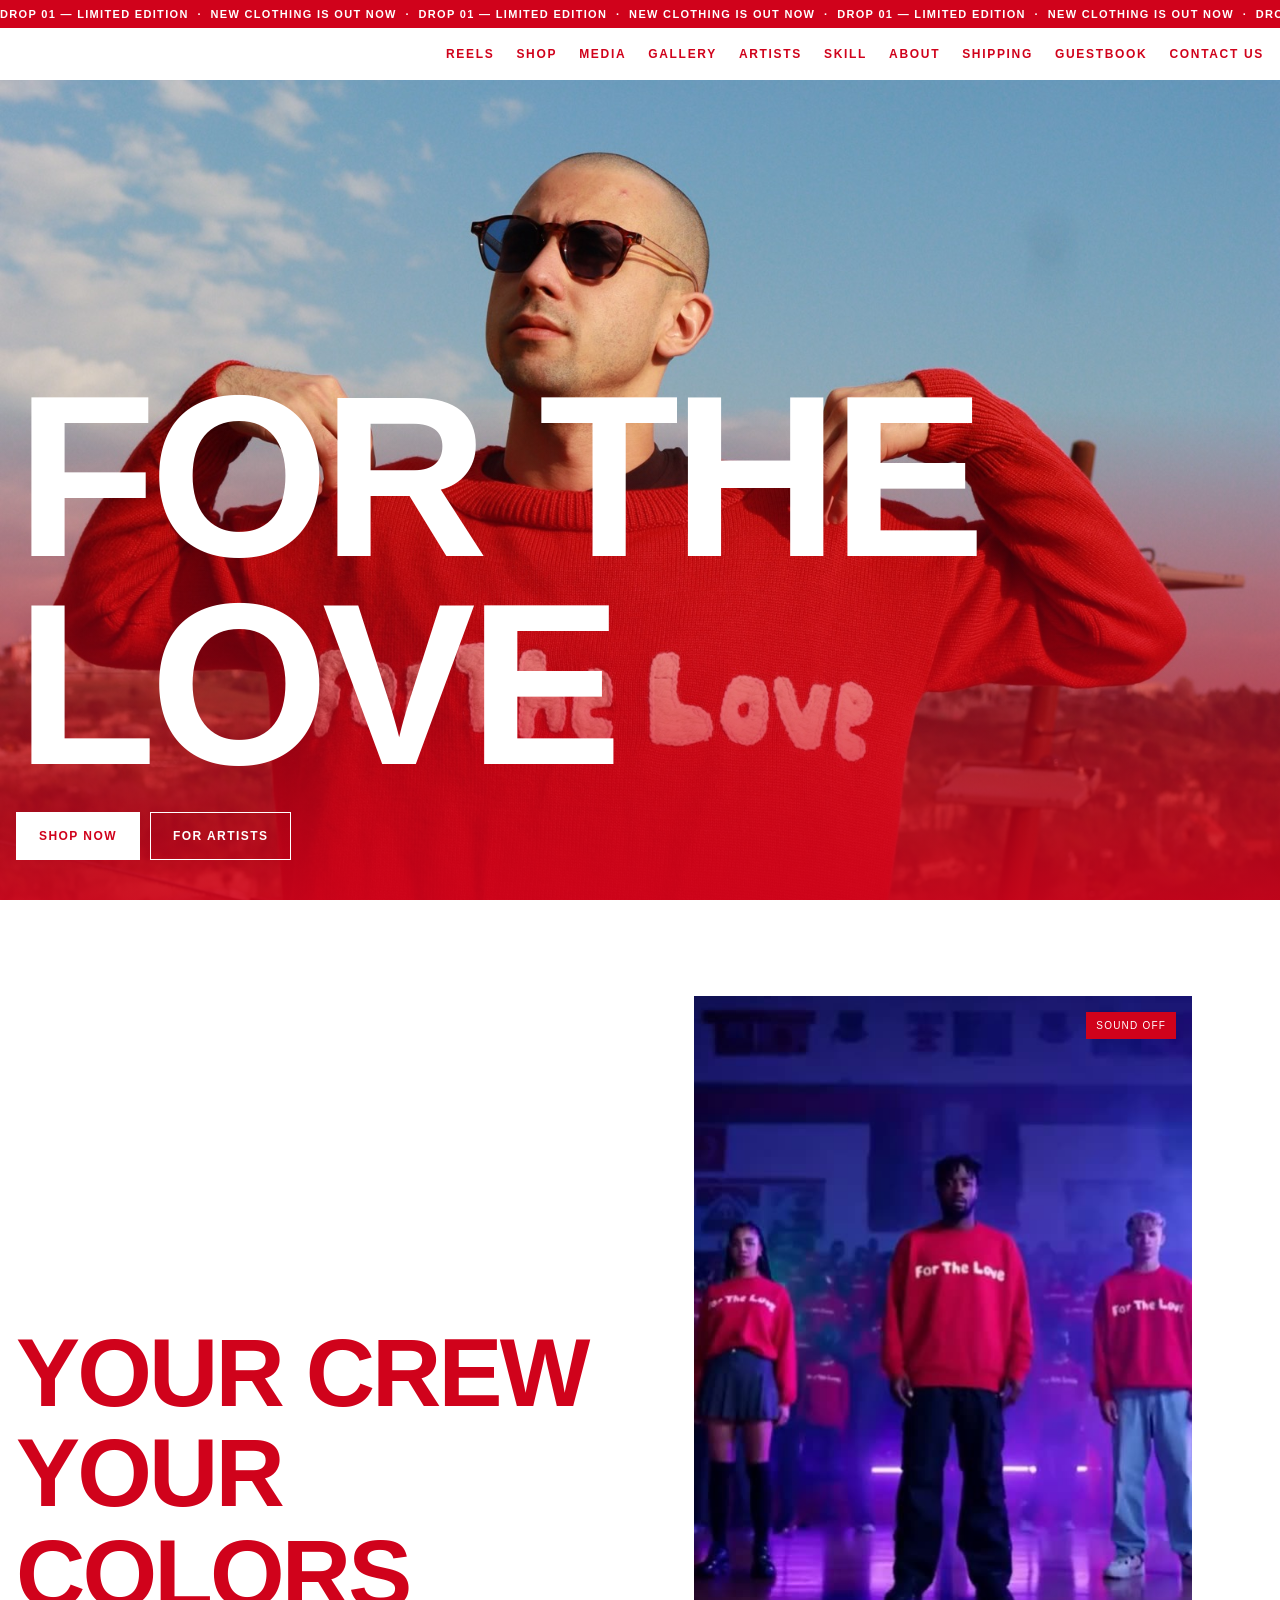
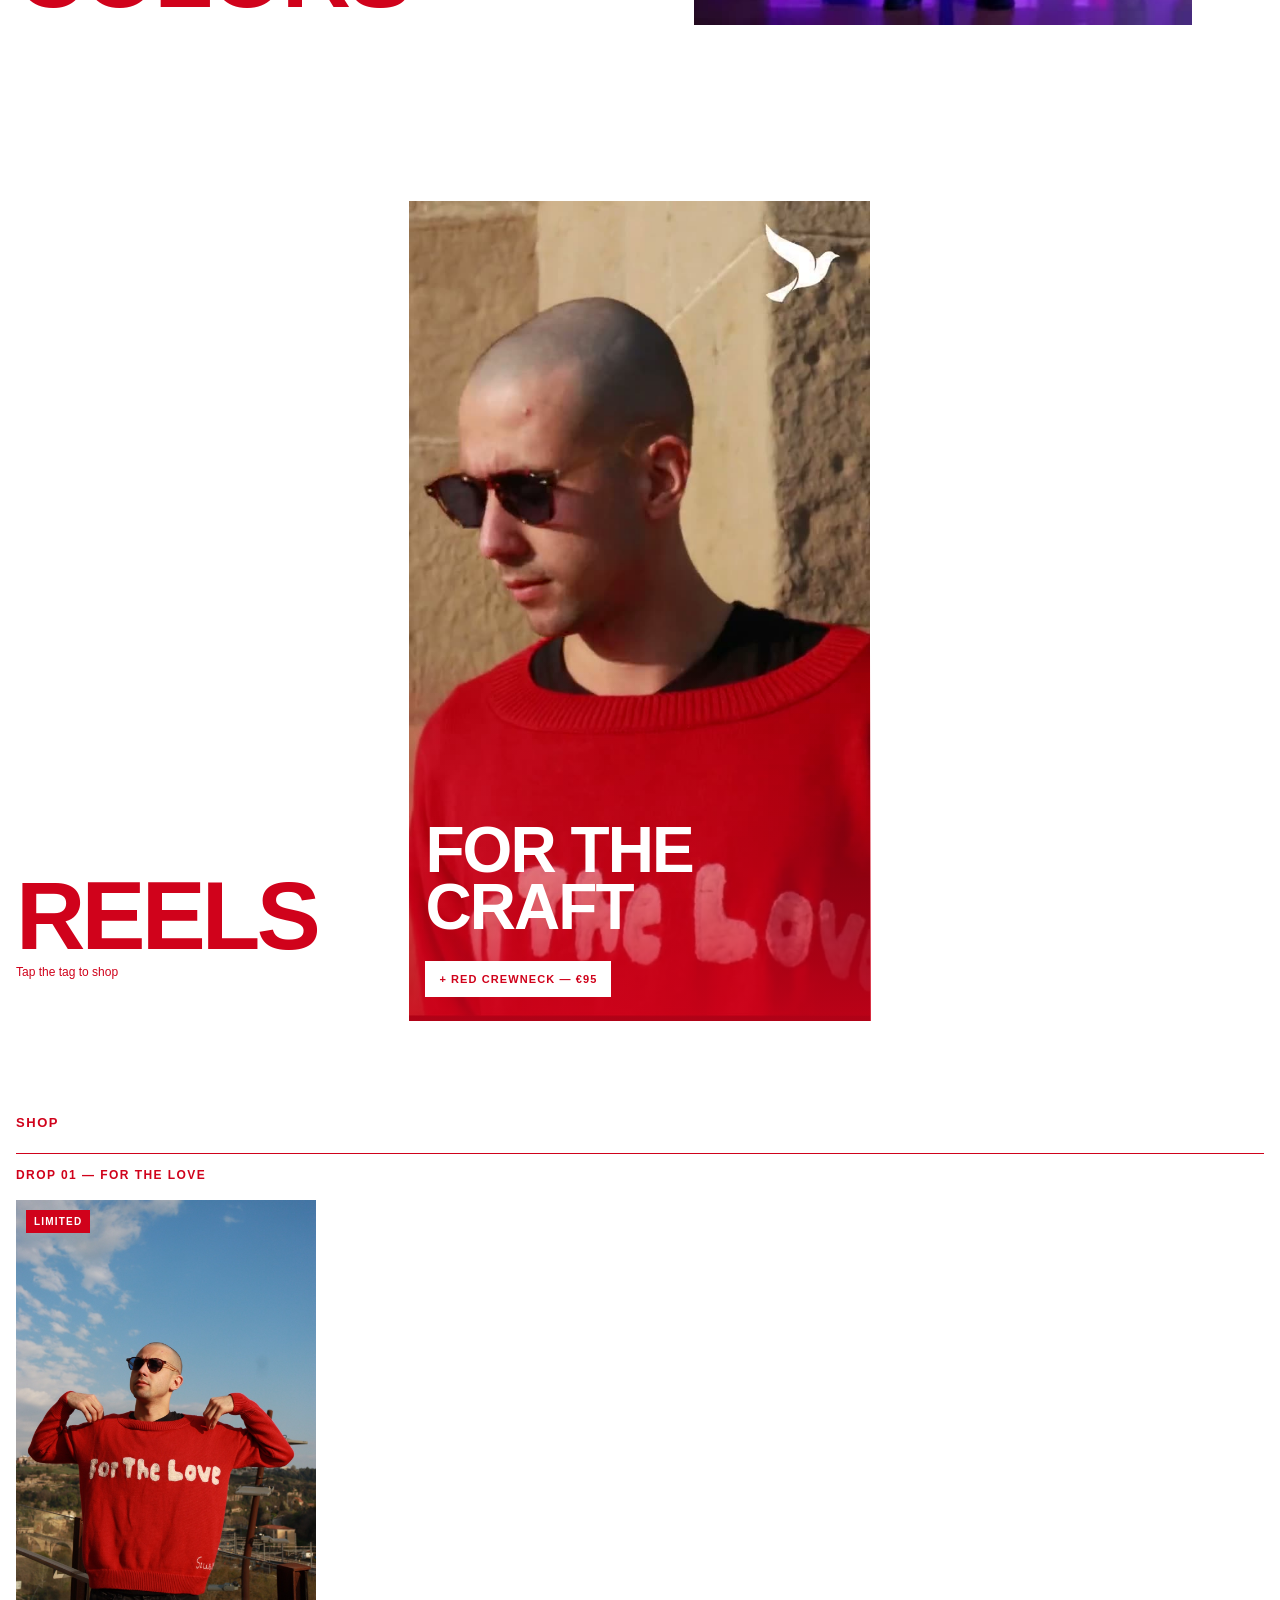
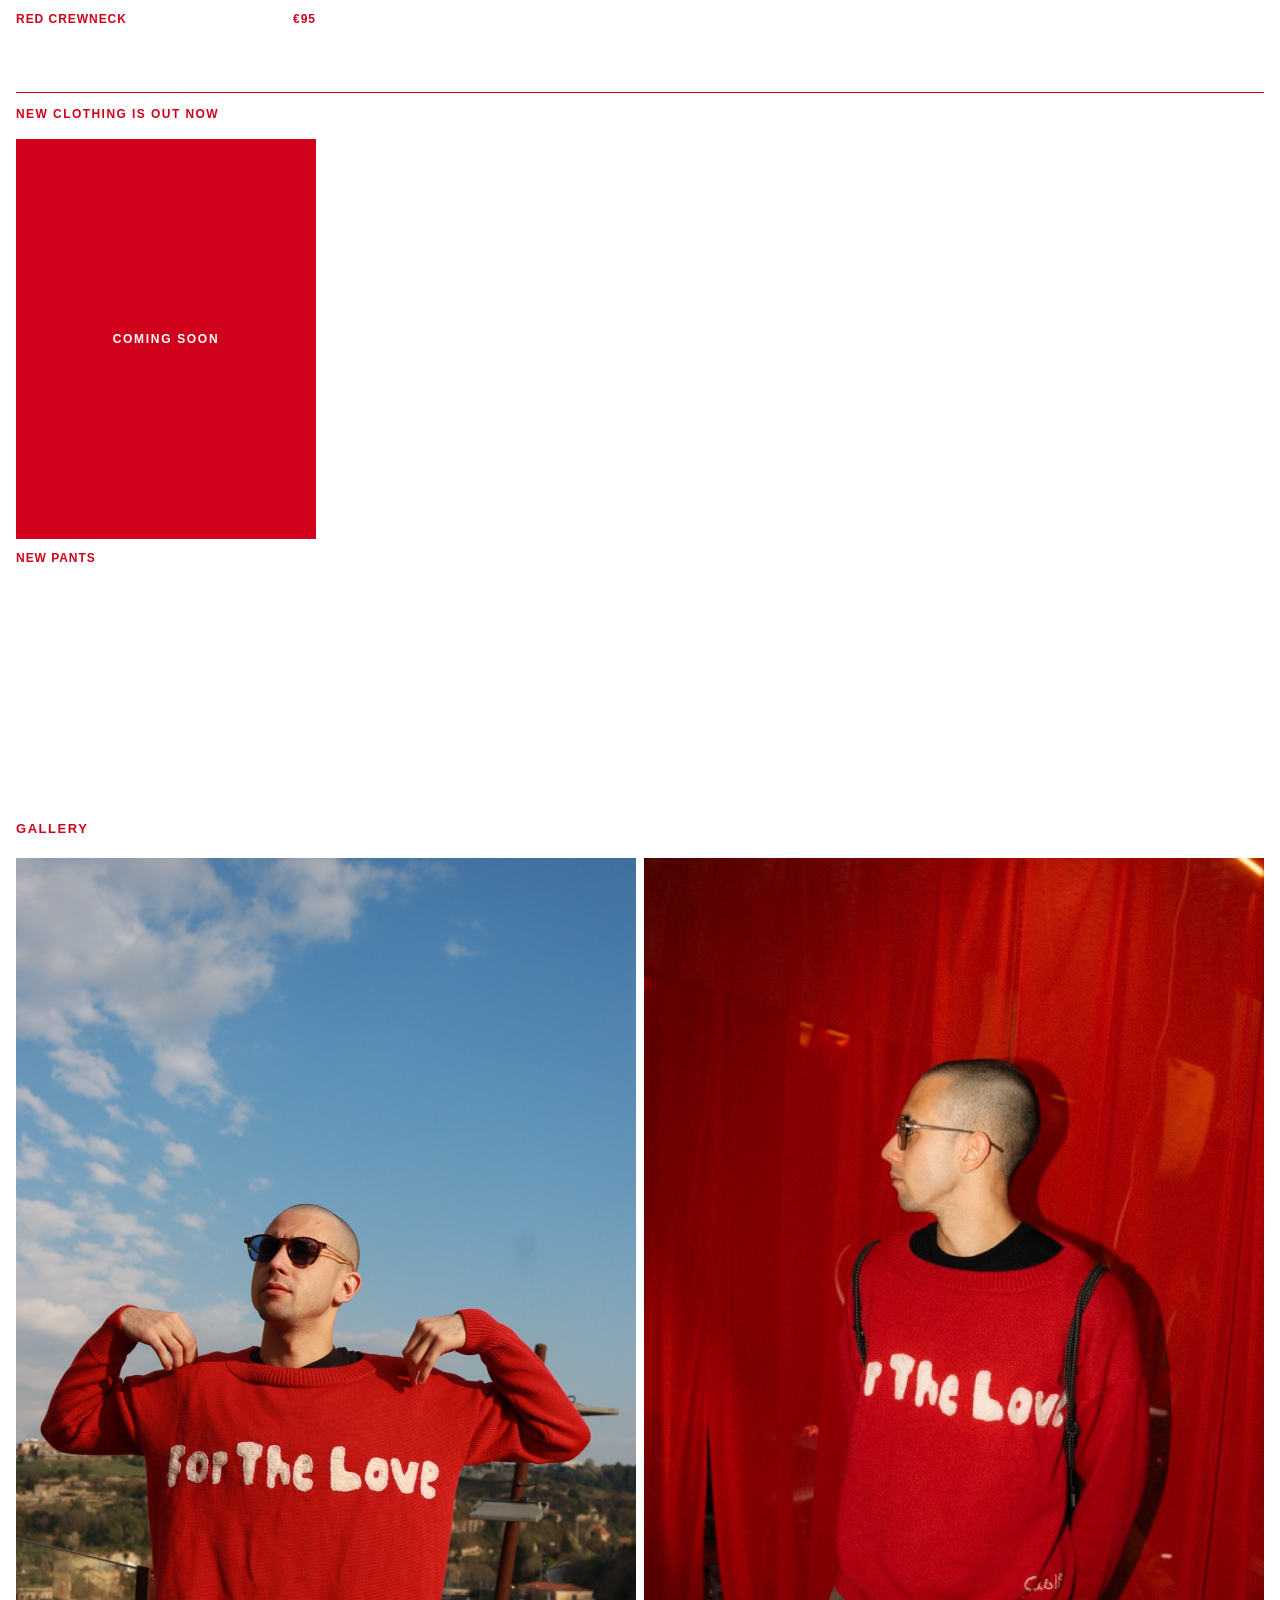
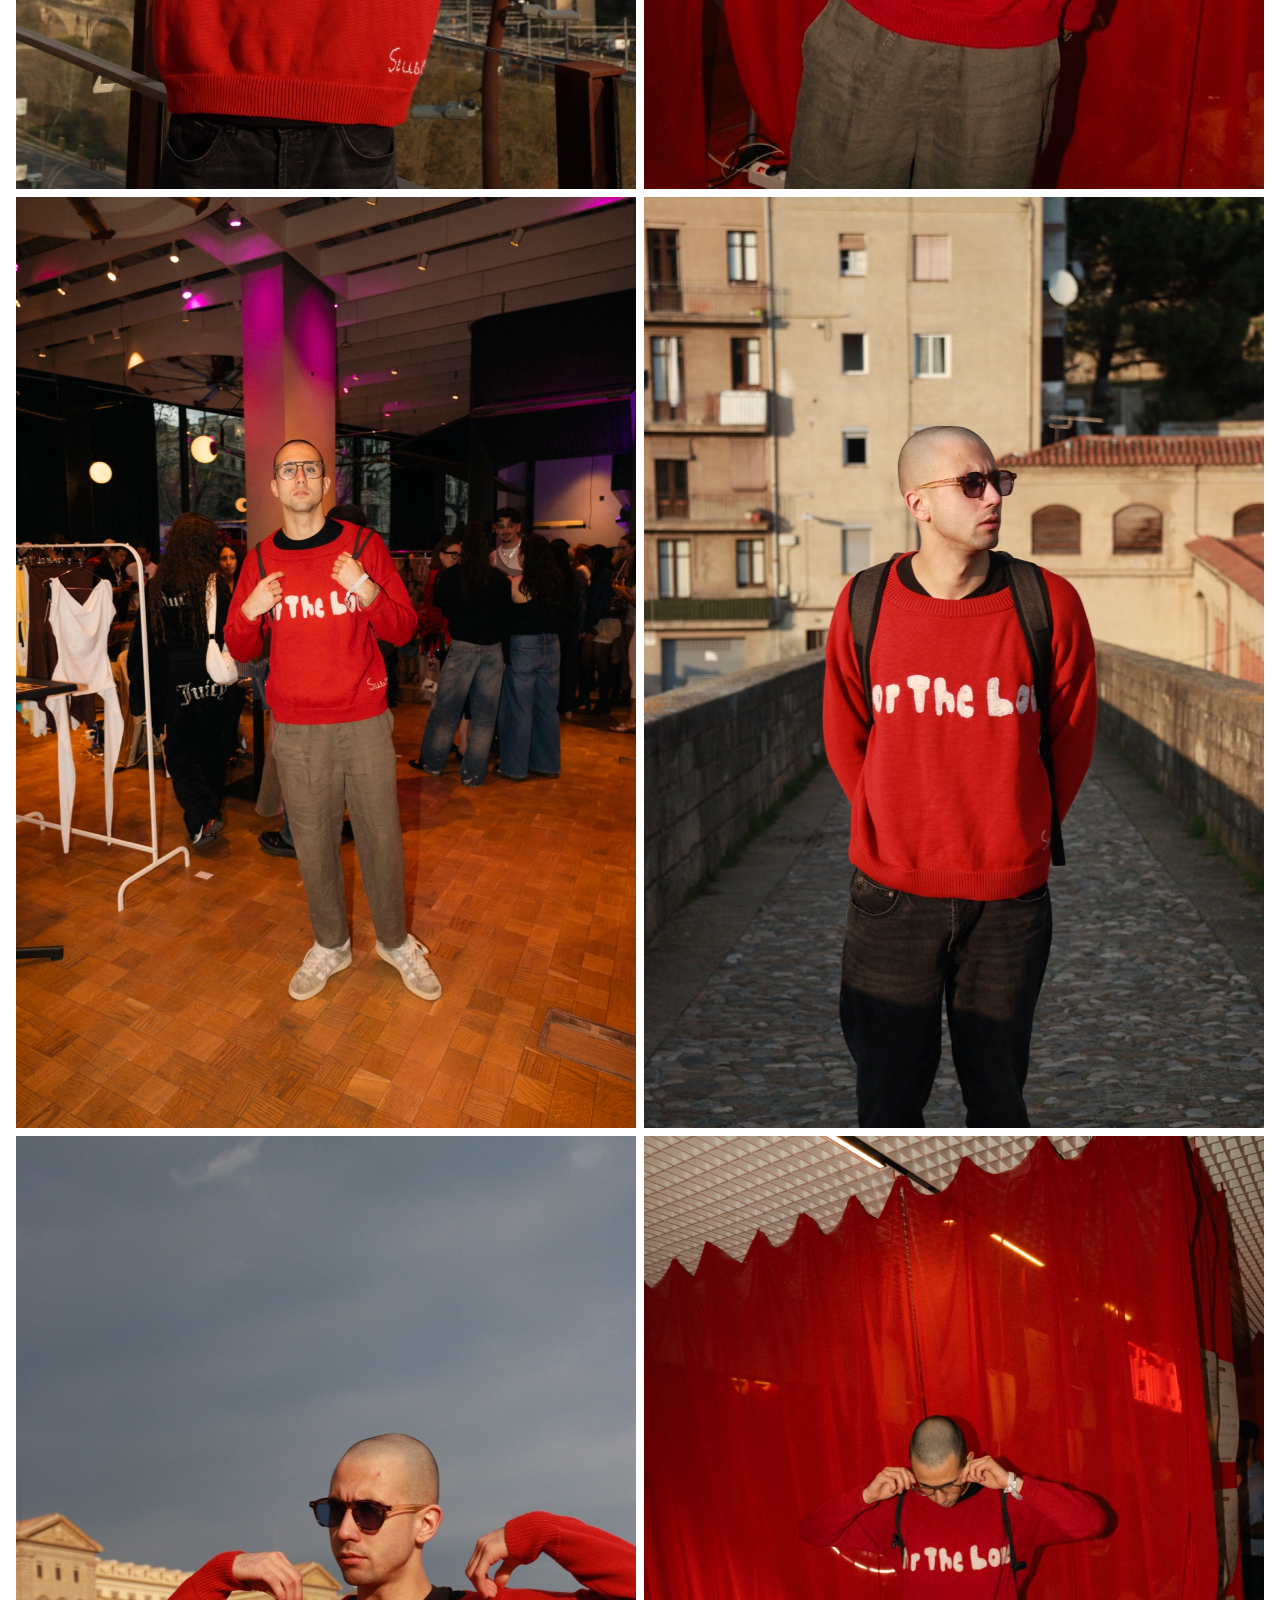
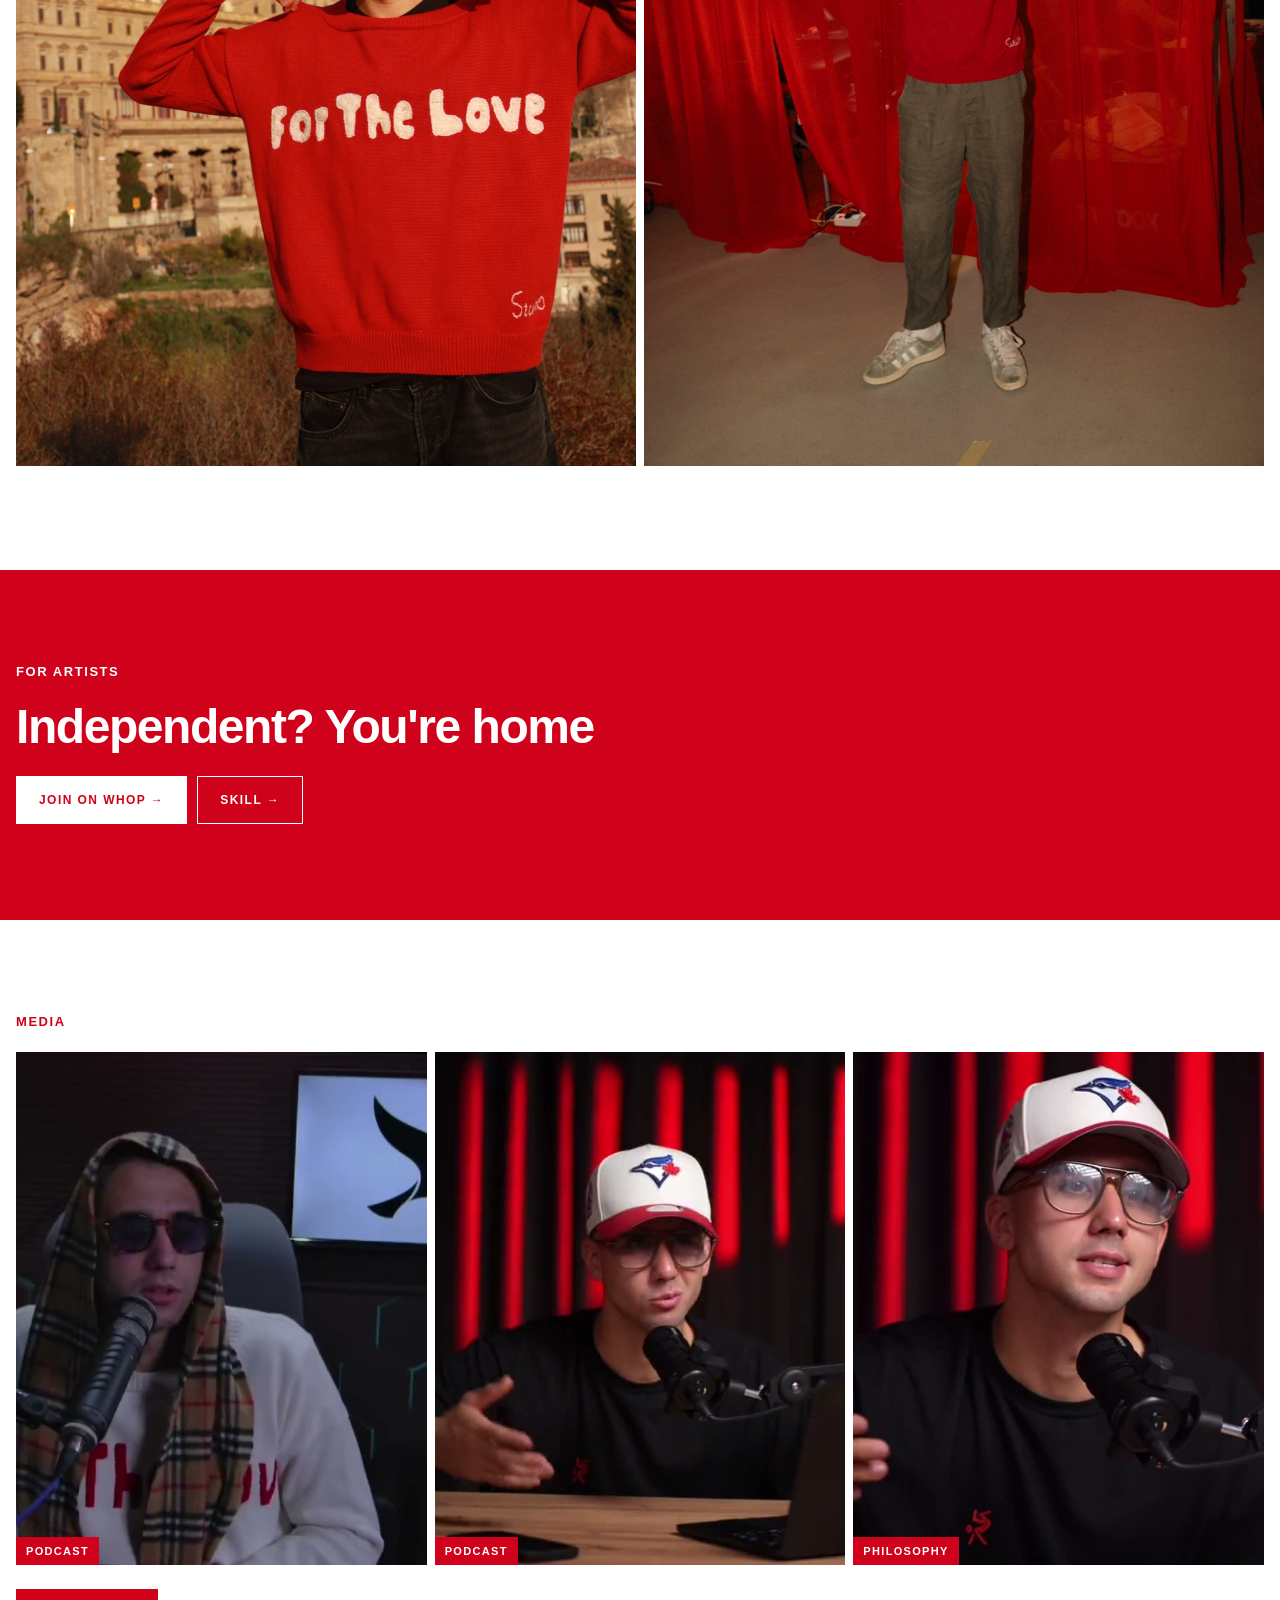
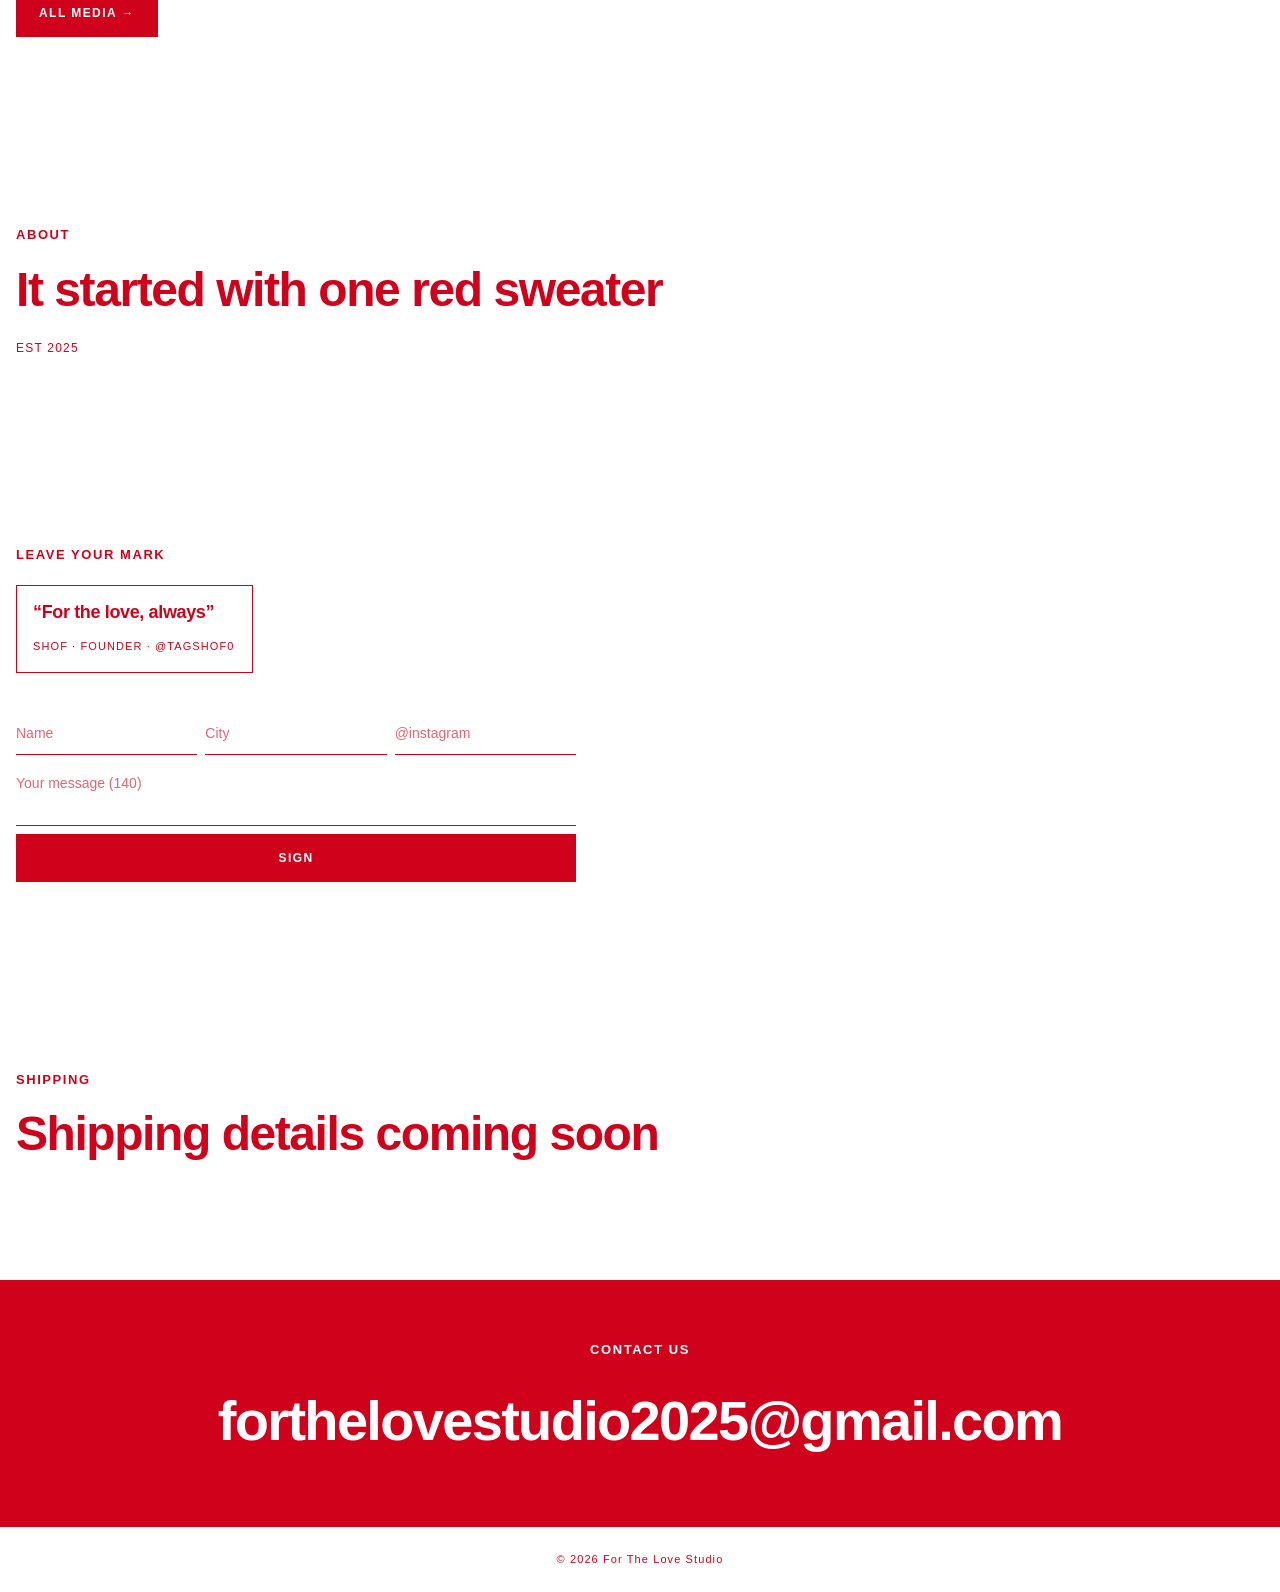
==== commit 6867e414: "Media: media.html with YouTube slots by category, home preview + link; fix product dialog layout on " ====
--- a/index.html
+++ b/index.html
@@ -21,6 +21,7 @@
     <nav>
       <a href="#reels">Reels</a>
       <a href="#shop">Shop</a>
+      <a href="media.html">Media</a>
       <a href="#gallery">Gallery</a>
       <a href="#artists">Artists</a>
       <a class="skill" href="#">Skill</a>
@@ -111,10 +112,6 @@
   </section>
 
   <section id="artists" class="on-red">
-    <div class="vids">
-      <video data-auto src="assets/pod2.mp4" poster="assets/pod2.jpg" muted loop playsinline preload="none"></video>
-      <video data-auto src="assets/pod1.mp4" poster="assets/pod1.jpg" muted loop playsinline preload="none"></video>
-    </div>
     <div class="wrap">
       <h2>FOR ARTISTS</h2>
       <p class="big">Independent? You're home</p>
@@ -123,6 +120,16 @@
         <a class="btn skill" href="#">Skill →</a>
       </div>
     </div>
+  </section>
+
+  <section id="media" class="wrap">
+    <h2>MEDIA</h2>
+    <div class="mprev">
+      <a href="media.html"><video data-auto src="assets/pod2.mp4" poster="assets/pod2.jpg" muted loop playsinline preload="none"></video><span>Podcast</span></a>
+      <a href="media.html"><video data-auto src="assets/pod1.mp4" poster="assets/pod1.jpg" muted loop playsinline preload="none"></video><span>Podcast</span></a>
+      <a href="media.html"><video data-auto src="assets/talk.mp4" poster="assets/talk.jpg" muted loop playsinline preload="none"></video><span>Philosophy</span></a>
+    </div>
+    <a class="btn red" href="media.html">All Media →</a>
   </section>
 
   <section id="about" class="wrap about">
--- a/style.css
+++ b/style.css
@@ -95,10 +95,19 @@
 .grid { columns: 2 180px; column-gap: 8px; }
 .grid img { margin-bottom: 8px; break-inside: avoid; }
 
-/* Video pair (artists) */
-.vids { display: grid; grid-template-columns: 1fr 1fr; }
-.vids video { aspect-ratio: 16/9; object-fit: cover; }
-@media (max-width: 600px) { .vids { grid-template-columns: 1fr; } .vids video + video { display: none; } }
+/* Media: home preview + media page */
+.mprev { display: grid; gap: 8px; margin-bottom: 24px; }
+.mprev a { position: relative; display: block; overflow: hidden; }
+.mprev video { aspect-ratio: 16/9; object-fit: cover; }
+.mprev span { position: absolute; left: 0; bottom: 0; background: var(--red); color: var(--white); padding: 6px 10px; font-size: 11px; font-weight: 700; letter-spacing: .12em; text-transform: uppercase; }
+@media (min-width: 700px) { .mprev { grid-template-columns: repeat(3, 1fr); } .mprev video { aspect-ratio: 4/5; } }
+.media-page { padding-top: calc(var(--nav) + 28px); }
+.media-page .big { font-size: clamp(48px, 12vw, 160px); }
+.media-grid { display: grid; grid-template-columns: repeat(auto-fill, minmax(280px, 1fr)); gap: 16px; margin-bottom: 56px; }
+.yt { aspect-ratio: 16/9; background: var(--red); color: var(--white); display: grid; place-items: center; font-size: 12px; font-weight: 700; letter-spacing: .14em; }
+.yt.short { aspect-ratio: 9/16; max-width: 320px; }
+.yt iframe { width: 100%; height: 100%; border: 0; }
+figcaption { padding-top: 10px; font-size: 12px; font-weight: 700; letter-spacing: .08em; text-transform: uppercase; }
 
 /* Guestbook */
 .wall { display: grid; grid-template-columns: repeat(auto-fill, minmax(220px, 1fr)); gap: 16px; margin-bottom: 40px; }
@@ -136,6 +145,7 @@
 .sizes input:checked + span { background: var(--red); color: var(--white); }
 .sizes input:focus-visible + span { outline: 2px solid var(--red); outline-offset: 2px; }
 .pdp-body .btn { text-align: center; }
-.x { position: absolute; top: 10px; right: 10px; z-index: 1; background: var(--white); color: var(--red); border: 0; width: 36px; height: 36px; cursor: pointer; font-size: 16px; }
+dialog > form { position: absolute; top: 10px; right: 10px; z-index: 1; }
+.x { background: var(--white); color: var(--red); border: 0; width: 36px; height: 36px; cursor: pointer; font-size: 16px; }
 
 @media (prefers-reduced-motion: reduce) { .ticker div { animation: none; } html { scroll-behavior: auto; } }
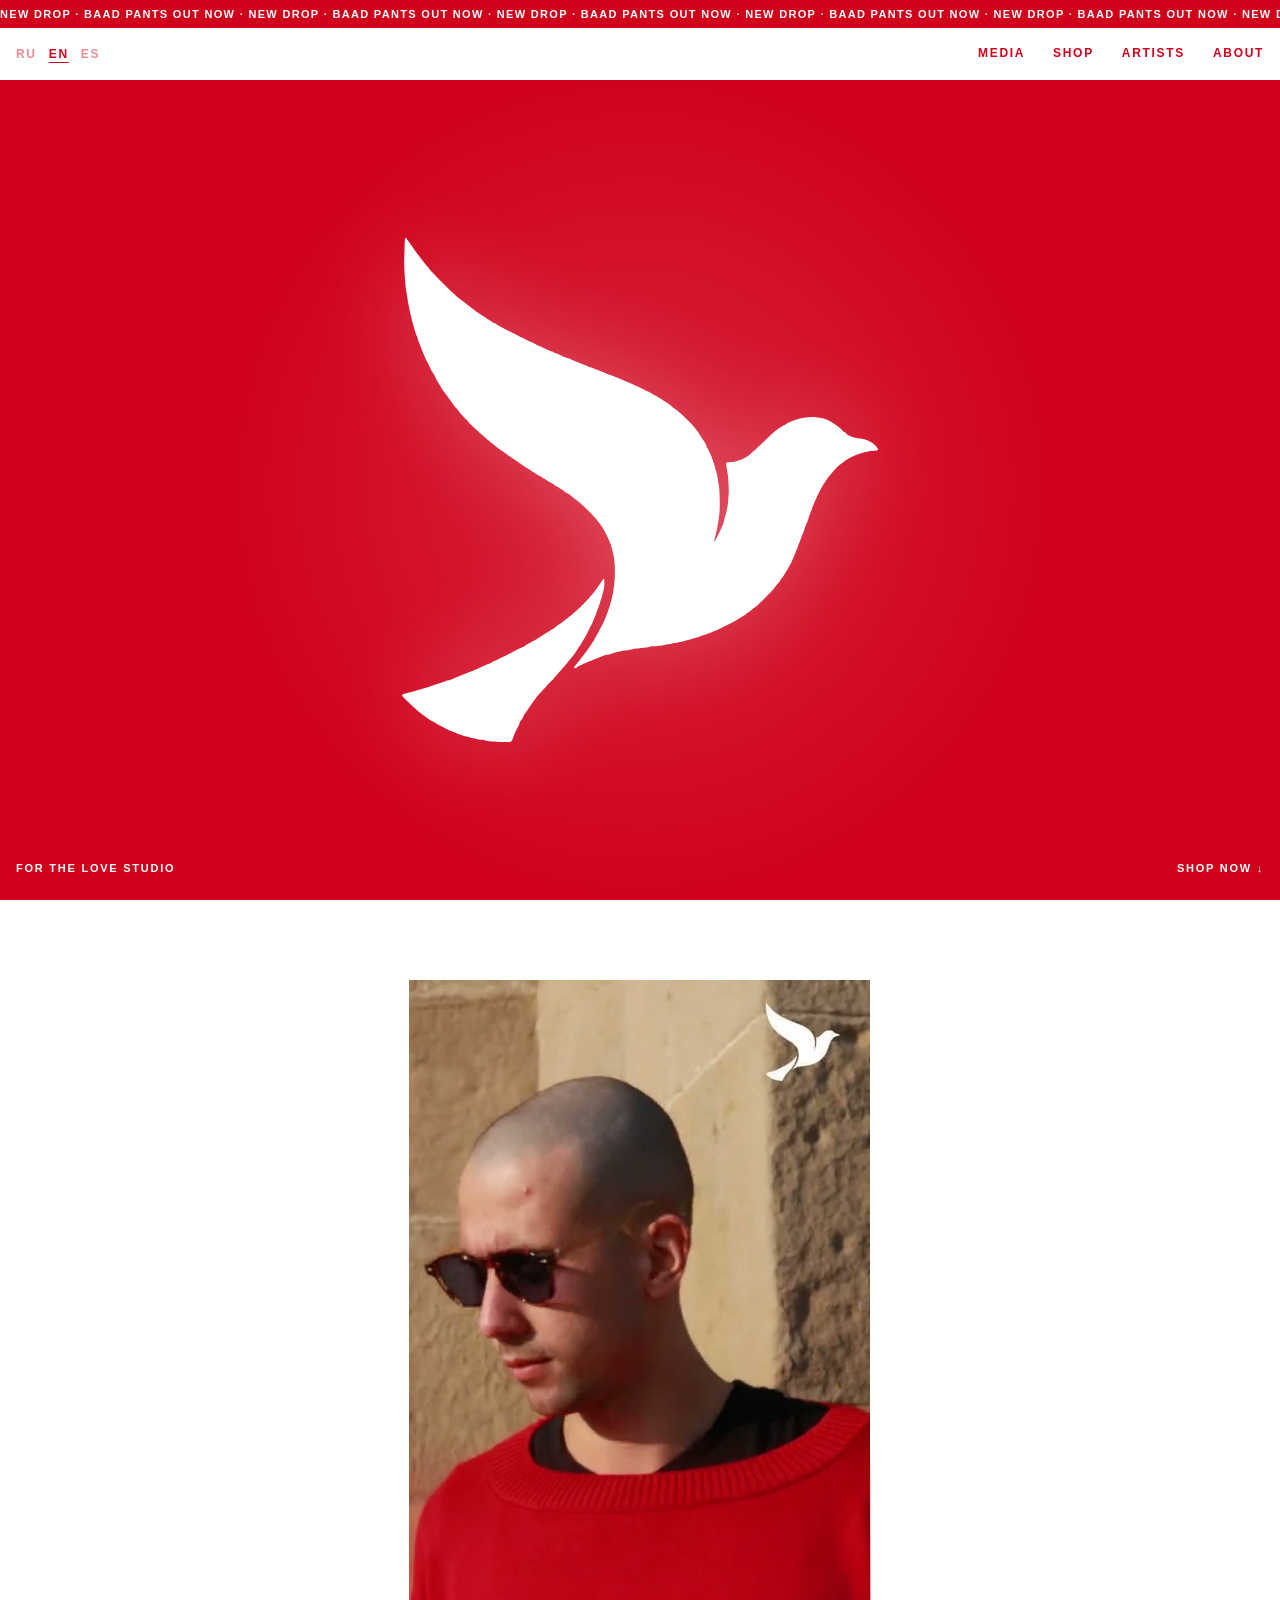
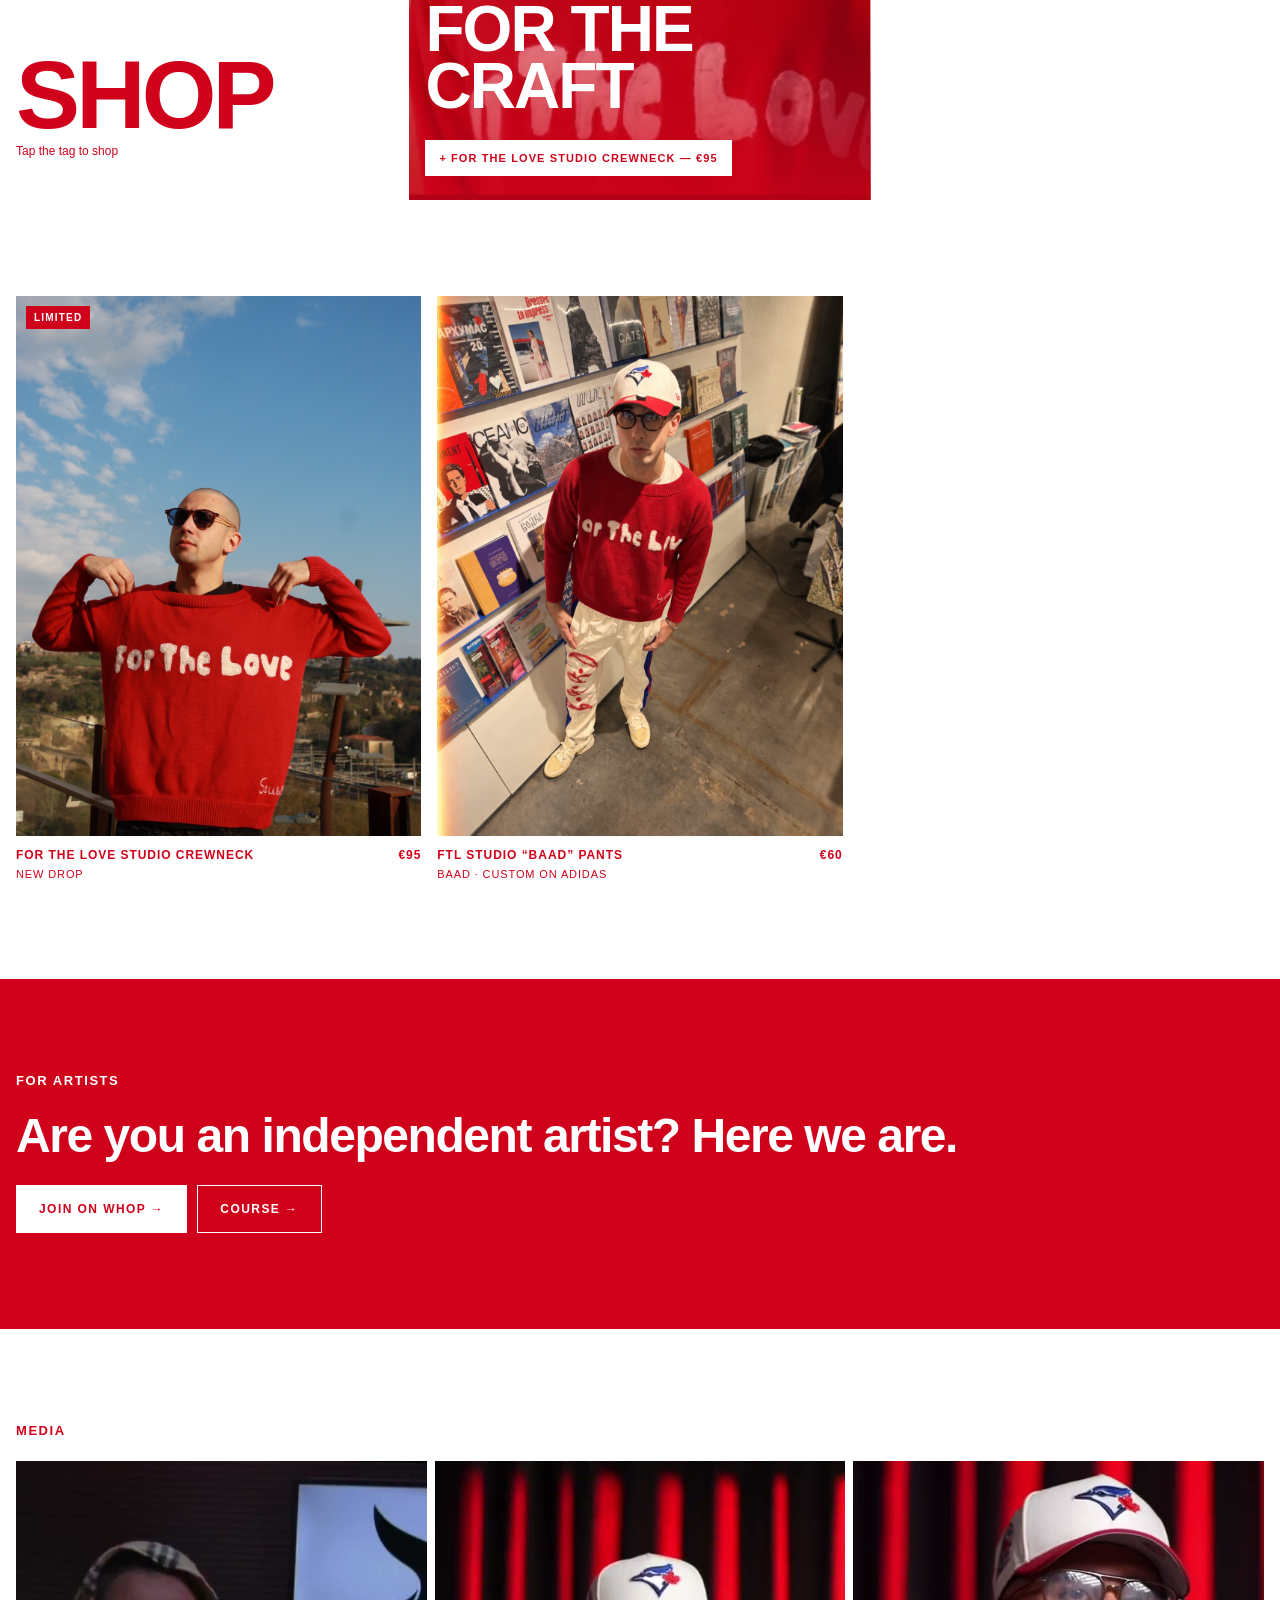
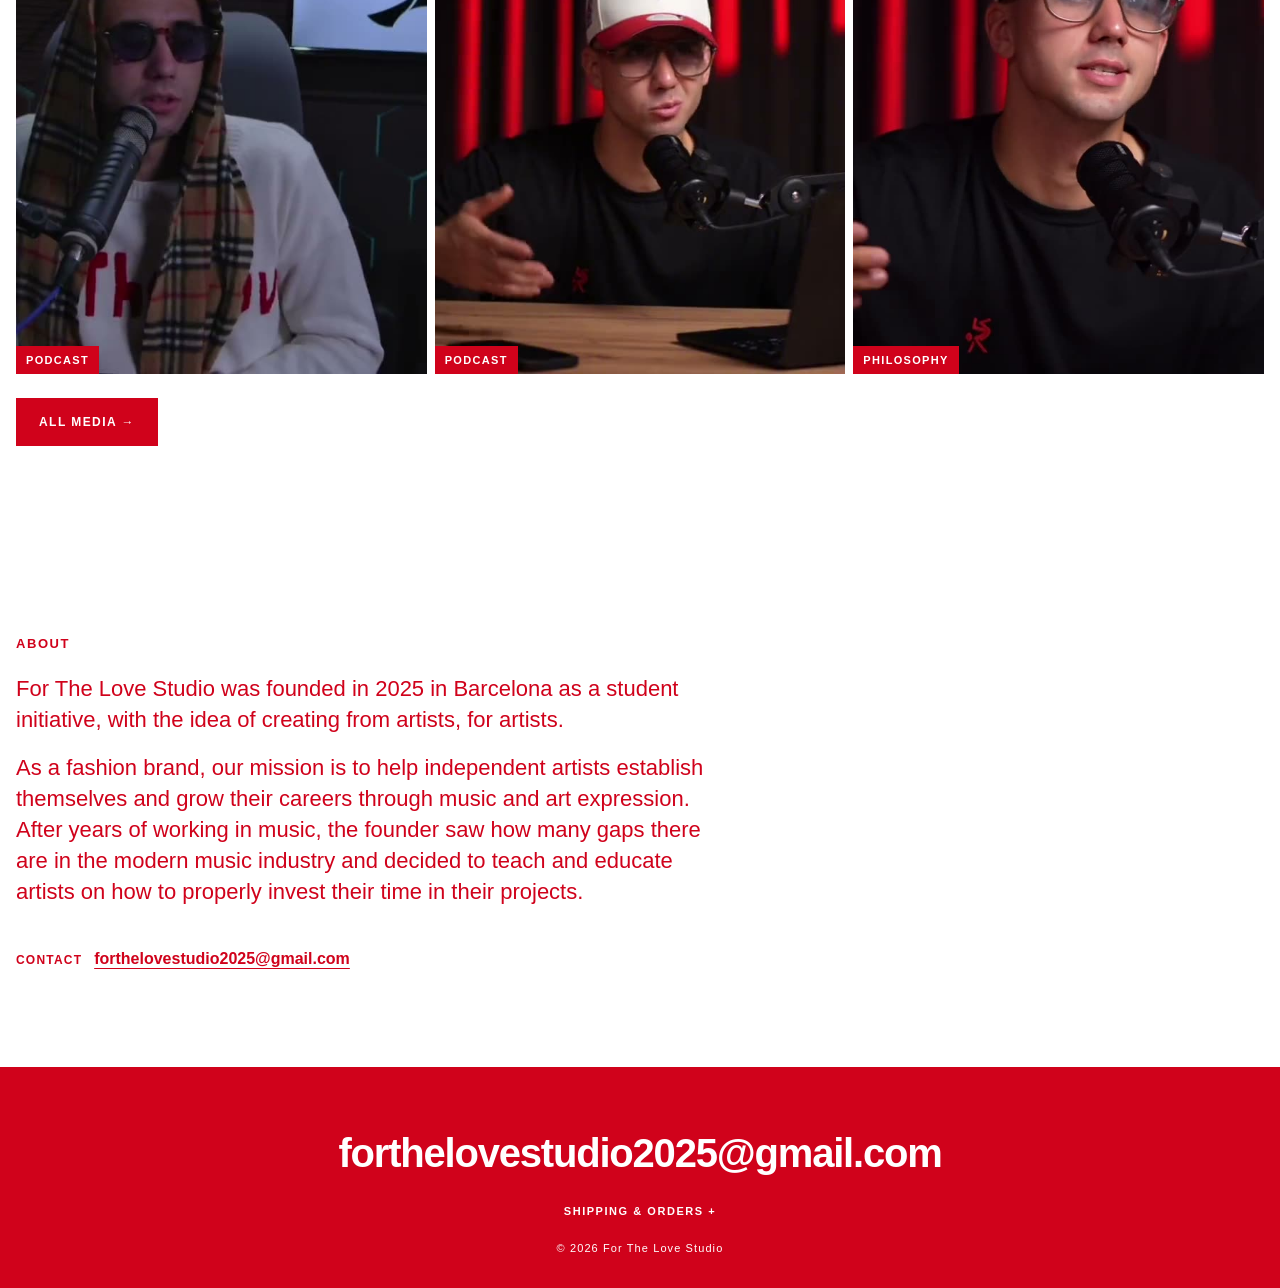
==== commit 119730a7: "v3: dove hero, 4-item nav, RU/EN/ES, BAAD pants, shipping policy, About - Hero: white dove on red, n" ====
--- a/index.html
+++ b/index.html
@@ -4,31 +4,36 @@
 <meta charset="utf-8">
 <meta name="viewport" content="width=device-width, initial-scale=1, viewport-fit=cover">
 <title>For The Love Studio</title>
-<meta name="description" content="Clothing and a home for independent artists. Drop 01 out now.">
+<meta name="description" content="Clothing and a home for independent artists. Barcelona, since 2025.">
 <meta name="theme-color" content="#D0021B">
+<meta property="og:type" content="website">
+<meta property="og:site_name" content="For The Love Studio">
 <meta property="og:title" content="For The Love Studio">
-<meta property="og:image" content="assets/p8057.jpg">
-<link rel="icon" href="assets/dove.png">
+<meta property="og:description" content="Clothing and a home for independent artists.">
+<meta property="og:url" content="https://shofkamil.github.io/for-the-love-studio/">
+<meta property="og:image" content="https://shofkamil.github.io/for-the-love-studio/assets/og.jpg">
+<meta property="og:image:width" content="1200">
+<meta property="og:image:height" content="630">
+<meta name="twitter:card" content="summary_large_image">
+<link rel="icon" href="assets/favicon.png">
+<link rel="apple-touch-icon" href="assets/favicon.png">
 <link rel="stylesheet" href="style.css">
 </head>
 <body>
 
-<div class="ticker" aria-hidden="true"><div>DROP 01 — LIMITED EDITION &nbsp;·&nbsp; NEW CLOTHING IS OUT NOW &nbsp;·&nbsp; DROP 01 — LIMITED EDITION &nbsp;·&nbsp; NEW CLOTHING IS OUT NOW &nbsp;·&nbsp; DROP 01 — LIMITED EDITION &nbsp;·&nbsp; NEW CLOTHING IS OUT NOW &nbsp;·&nbsp; DROP 01 — LIMITED EDITION &nbsp;·&nbsp; NEW CLOTHING IS OUT NOW &nbsp;·&nbsp; </div></div>
+<div class="ticker" aria-hidden="true"><div data-ticker></div></div>
 
 <header class="nav">
+  <div class="langs" aria-label="Language">
+    <button data-lang="ru">RU</button><button data-lang="en">EN</button><button data-lang="es">ES</button>
+  </div>
   <div class="menu">
-    <button class="burger" aria-expanded="false">MENU</button>
+    <button class="burger" aria-expanded="false" data-i18n="menu.open">Menu</button>
     <nav>
-      <a href="#reels">Reels</a>
-      <a href="#shop">Shop</a>
-      <a href="media.html">Media</a>
-      <a href="#gallery">Gallery</a>
-      <a href="#artists">Artists</a>
-      <a class="skill" href="#">Skill</a>
-      <a href="#about">About</a>
-      <a href="#shipping">Shipping</a>
-      <a href="#guestbook">Guestbook</a>
-      <a href="#contact">Contact Us</a>
+      <a href="media.html" data-i18n="nav.media">Media</a>
+      <a href="#shop" data-i18n="nav.shop">Shop</a>
+      <a href="#artists" data-i18n="nav.artists">Artists</a>
+      <a href="#about" data-i18n="nav.about">About</a>
     </nav>
   </div>
 </header>
@@ -36,56 +41,44 @@
 <main id="top">
 
   <section class="hero">
-    <img src="assets/hero.jpg" alt="Red For The Love crewneck" fetchpriority="high">
-    <div class="hero-txt">
-      <h1>FOR THE<br>LOVE</h1>
-      <div class="ctas">
-        <a href="#shop" class="btn red">Shop Now</a>
-        <a href="#artists" class="btn">For Artists</a>
-      </div>
+    <img class="hero-dove" src="assets/dove.svg" alt="For The Love Studio" width="1344" height="1422" fetchpriority="high">
+    <div class="hero-foot">
+      <span data-i18n="hero.brand">For The Love Studio</span>
+      <a href="#shop" data-i18n="hero.cta">Shop now ↓</a>
     </div>
   </section>
 
-  <section class="wrap dance">
-    <h2 class="big">YOUR CREW<br>YOUR COLORS</h2>
-    <div class="dance-vid">
-      <video data-auto src="assets/dance.mp4" poster="assets/dance.jpg" muted loop playsinline preload="none"></video>
-      <button class="sound" aria-label="Toggle sound">SOUND OFF</button>
-    </div>
-  </section>
-
-  <section id="reels" class="reels-wrap">
+  <section id="shop" class="reels-wrap">
     <div class="reels-side">
-      <h2>REELS</h2>
-      <p>Tap the tag to shop</p>
+      <h2 data-i18n="nav.shop">Shop</h2>
+      <p data-i18n="shop.tap">Tap the tag to shop</p>
     </div>
     <div class="reels">
       <article class="reel">
         <video data-auto src="assets/closeup.mp4" poster="assets/closeup.jpg" muted loop playsinline preload="none"></video>
-        <h3>FOR THE<br>CRAFT</h3>
+        <h3 data-i18n-html="reel.craft"></h3>
         <div class="tags"><button data-product="crewneck"></button></div>
       </article>
       <article class="reel">
+        <img src="assets/baad-2.jpg" alt="" loading="lazy">
+        <h3 data-i18n-html="reel.drop"></h3>
+        <div class="tags"><button data-product="crewneck"></button><button data-product="baad-pants"></button></div>
+      </article>
+      <article class="reel">
         <video data-auto src="assets/street.mp4" poster="assets/street.jpg" muted loop playsinline preload="none"></video>
-        <h3>WEAR IT<br>LOUD</h3>
+        <h3 data-i18n-html="reel.loud"></h3>
         <div class="tags"><button data-product="crewneck"></button></div>
       </article>
       <article class="reel">
-        <img src="assets/p6856.jpg" alt="Red crewneck" loading="lazy">
-        <h3>DROP 01<br>LIMITED</h3>
-        <div class="tags"><button data-product="crewneck"></button></div>
+        <img src="assets/baad-3.jpg" alt="" loading="lazy">
+        <h3 data-i18n-html="reel.baad"></h3>
+        <div class="tags"><button data-product="baad-pants"></button></div>
       </article>
       <article class="reel">
         <video data-auto src="assets/dance.mp4" poster="assets/dance.jpg" muted loop playsinline preload="none"></video>
-        <button class="sound" aria-label="Toggle sound">SOUND OFF</button>
-        <h3>YOUR<br>CREW</h3>
+        <button class="sound" data-i18n="sound.off">Sound off</button>
+        <h3 data-i18n-html="reel.crew"></h3>
         <div class="tags"><button data-product="crewneck"></button></div>
-      </article>
-      <article class="reel">
-        <video data-auto src="assets/talk.mp4" poster="assets/talk.jpg" muted loop playsinline preload="none"></video>
-        <button class="sound" aria-label="Toggle sound">SOUND OFF</button>
-        <h3>ARTISTS<br>FIRST</h3>
-        <div class="tags"><a class="whop" href="#">JOIN ON WHOP →</a></div>
       </article>
       <article class="reel">
         <img src="assets/p9278.jpg" alt="Be yourself" loading="lazy" class="contain">
@@ -94,93 +87,67 @@
     </div>
   </section>
 
-  <section id="shop" class="wrap">
-    <h2>SHOP</h2>
+  <section class="wrap">
     <div id="lines"></div>
-  </section>
-
-  <section id="gallery" class="wrap">
-    <h2>GALLERY</h2>
-    <div class="grid">
-      <img src="assets/p8057.jpg" alt="" loading="lazy">
-      <img src="assets/p6860.jpg" alt="" loading="lazy">
-      <img src="assets/p8593.jpg" alt="" loading="lazy">
-      <img src="assets/p9247.jpg" alt="" loading="lazy">
-      <img src="assets/p8607.jpg" alt="" loading="lazy">
-      <img src="assets/p6856.jpg" alt="" loading="lazy">
-    </div>
   </section>
 
   <section id="artists" class="on-red">
     <div class="wrap">
-      <h2>FOR ARTISTS</h2>
-      <p class="big">Independent? You're home</p>
+      <h2 data-i18n="artists.title">For artists</h2>
+      <p class="big" data-i18n="artists.line">Are you an independent artist? Here we are.</p>
       <div class="ctas">
-        <a class="btn red whop" href="#">Join on WHOP →</a>
-        <a class="btn skill" href="#">Skill →</a>
+        <a class="btn red whop" href="#" data-i18n="artists.join">Join on WHOP →</a>
+        <a class="btn skill" href="#" data-i18n="artists.skill">Course →</a>
       </div>
     </div>
   </section>
 
   <section id="media" class="wrap">
-    <h2>MEDIA</h2>
+    <h2 data-i18n="media.title">Media</h2>
     <div class="mprev">
-      <a href="media.html"><video data-auto src="assets/pod2.mp4" poster="assets/pod2.jpg" muted loop playsinline preload="none"></video><span>Podcast</span></a>
-      <a href="media.html"><video data-auto src="assets/pod1.mp4" poster="assets/pod1.jpg" muted loop playsinline preload="none"></video><span>Podcast</span></a>
-      <a href="media.html"><video data-auto src="assets/talk.mp4" poster="assets/talk.jpg" muted loop playsinline preload="none"></video><span>Philosophy</span></a>
+      <a href="media.html"><video data-auto src="assets/pod2.mp4" poster="assets/pod2.jpg" muted loop playsinline preload="none"></video><span data-i18n="media.podcast">Podcast</span></a>
+      <a href="media.html"><video data-auto src="assets/pod1.mp4" poster="assets/pod1.jpg" muted loop playsinline preload="none"></video><span data-i18n="media.podcast">Podcast</span></a>
+      <a href="media.html"><video data-auto src="assets/talk.mp4" poster="assets/talk.jpg" muted loop playsinline preload="none"></video><span data-i18n="media.philosophy">Philosophy</span></a>
     </div>
-    <a class="btn red" href="media.html">All Media →</a>
+    <a class="btn red" href="media.html" data-i18n="media.all">All media →</a>
   </section>
 
   <section id="about" class="wrap about">
-    <h2>ABOUT</h2>
-    <!-- TODO: about text from founder -->
-    <p class="big">It started with one red sweater</p>
-    <p class="dim">EST 2025</p>
-  </section>
-
-  <section id="guestbook" class="wrap">
-    <h2>LEAVE YOUR MARK</h2>
-    <div id="wall" class="wall"></div>
-    <form id="sign" class="sign">
-      <input name="name" placeholder="Name" required maxlength="40">
-      <input name="city" placeholder="City" maxlength="40">
-      <input name="ig" placeholder="@instagram" maxlength="31">
-      <textarea name="msg" placeholder="Your message (140)" required maxlength="140" rows="2"></textarea>
-      <button class="btn red">Sign</button>
-    </form>
-  </section>
-
-  <section id="shipping" class="wrap shipping">
-    <h2>SHIPPING</h2>
-    <!-- TODO: shipping text (regions, time, cost) -->
-    <p class="big">Shipping details coming soon</p>
-  </section>
-
-  <section id="contact" class="contact on-red">
-    <h2>CONTACT US</h2>
-    <a class="mail" href="mailto:forthelovestudio2025@gmail.com">forthelovestudio2025@gmail.com</a>
+    <h2 data-i18n="about.title">About</h2>
+    <div class="about-text" data-i18n-html="about.text"></div>
+    <p class="about-contact"><span data-i18n="about.contact">Contact</span> <a href="mailto:forthelovestudio2025@gmail.com">forthelovestudio2025@gmail.com</a></p>
   </section>
 
 </main>
 
 <footer class="foot">
-  <span>© 2026 For The Love Studio</span>
+  <a class="foot-mail" href="mailto:forthelovestudio2025@gmail.com">forthelovestudio2025@gmail.com</a>
+  <details class="policy">
+    <summary data-i18n="foot.shipping">Shipping &amp; orders</summary>
+    <div data-i18n-html="policy"></div>
+  </details>
+  <small>© 2026 For The Love Studio</small>
 </footer>
 
 <dialog id="pdp">
-  <form method="dialog"><button class="x" aria-label="Close">✕</button></form>
+  <form method="dialog"><button class="x" data-i18n-aria="close" aria-label="Close">✕</button></form>
   <img alt="">
   <div class="pdp-body">
     <small class="line"></small>
     <h3 class="name"></h3>
+    <div class="note"></div>
     <div class="price"></div>
     <div class="sizes"></div>
-    <a class="btn red order">Order by email</a>
-    <a class="btn dm" href="https://ig.me/m/forthelovestudio" target="_blank" rel="noopener">Order via DM</a>
+    <a class="btn red order" data-i18n="order.email">Pre-order by email</a>
+    <a class="btn dm" href="https://ig.me/m/forthelovestudio" target="_blank" rel="noopener" data-i18n="order.dm">Pre-order via DM</a>
+    <details class="policy">
+      <summary data-i18n="foot.shipping">Shipping &amp; orders</summary>
+      <div data-i18n-html="policy"></div>
+    </details>
   </div>
 </dialog>
 
+<script src="i18n.js"></script>
 <script src="app.js"></script>
 </body>
 </html>
--- a/style.css
+++ b/style.css
@@ -1,15 +1,14 @@
-/* Brand: two colors only — white + red. No black anywhere. */
-:root { --white: #fff; --red: #D0021B; --nav: 52px; }
+/* Brand: two colors only — white + red. */
+:root { --white: #fff; --red: #D0021B; --nav: 52px; --top: calc(var(--nav) + 28px); }
 * { box-sizing: border-box; margin: 0; padding: 0; }
-html { scroll-behavior: smooth; scroll-padding-top: calc(var(--nav) + 28px); }
+html { scroll-behavior: smooth; scroll-padding-top: var(--top); }
 body { background: var(--white); color: var(--red); font: 14px/1.5 "Helvetica Neue", Helvetica, Arial, sans-serif; -webkit-font-smoothing: antialiased; overflow-x: hidden; }
 a { color: inherit; text-decoration: none; }
 img, video { display: block; width: 100%; }
-button, input, textarea { font: inherit; color: inherit; }
+button { font: inherit; color: inherit; }
 h1, h2, h3 { font-weight: 700; letter-spacing: -0.03em; text-transform: uppercase; line-height: .9; }
 h2 { font-size: 13px; letter-spacing: .12em; margin-bottom: 24px; }
 .big { font-size: clamp(24px, 5vw, 48px); font-weight: 700; letter-spacing: -0.03em; line-height: 1.05; margin-bottom: 24px; }
-.dim { font-size: 12px; letter-spacing: .1em; }
 .wrap { padding: 96px 16px; max-width: 1400px; margin: 0 auto; }
 
 /* Buttons: outline on white, filled red as primary. Sections with .on-red invert. */
@@ -18,82 +17,75 @@
 .btn.red { background: var(--red); color: var(--white); }
 .btn.red:hover { background: var(--white); color: var(--red); }
 .on-red { background: var(--red); color: var(--white); }
-.on-red .btn, .hero .btn { border-color: var(--white); color: var(--white); }
-.on-red .btn:hover, .hero .btn:hover { background: var(--white); color: var(--red); }
-.on-red .btn.red, .hero .btn.red { background: var(--white); color: var(--red); }
-.on-red .btn.red:hover, .hero .btn.red:hover { background: var(--red); color: var(--white); }
+.on-red .btn { border-color: var(--white); color: var(--white); }
+.on-red .btn:hover { background: var(--white); color: var(--red); }
+.on-red .btn.red { background: var(--white); color: var(--red); }
+.on-red .btn.red:hover { background: var(--red); color: var(--white); }
+.ctas { display: flex; gap: 10px; flex-wrap: wrap; }
 
 /* Ticker */
-.ticker { background: var(--red); color: var(--white); font-size: 11px; font-weight: 700; letter-spacing: .12em; white-space: nowrap; overflow: hidden; height: 28px; line-height: 28px; position: fixed; top: 0; left: 0; right: 0; z-index: 20; }
-.ticker div { display: inline-block; animation: tick 30s linear infinite; }
+.ticker { background: var(--red); color: var(--white); font-size: 11px; font-weight: 700; letter-spacing: .12em; text-transform: uppercase; white-space: nowrap; overflow: hidden; height: 28px; line-height: 28px; position: fixed; top: 0; left: 0; right: 0; z-index: 20; }
+.ticker div { display: inline-block; animation: tick 40s linear infinite; }
 @keyframes tick { to { transform: translateX(-50%); } }
 
 /* Nav */
-.nav { position: fixed; top: 28px; left: 0; right: 0; height: var(--nav); z-index: 20; display: flex; align-items: center; justify-content: flex-end; padding: 0 16px; background: var(--white); }
-.burger { background: none; border: 0; cursor: pointer; font-size: 12px; font-weight: 700; letter-spacing: .14em; }
-.menu nav { position: absolute; top: var(--nav); left: 0; right: 0; height: calc(100svh - var(--nav) - 28px); background: var(--white); display: none; flex-direction: column; padding: 24px 16px; gap: 6px; overflow-y: auto; }
-.menu nav a { font-size: 36px; font-weight: 700; text-transform: uppercase; letter-spacing: -0.03em; }
-.menu nav a:hover { text-decoration: underline; }
+.nav { position: fixed; top: 28px; left: 0; right: 0; height: var(--nav); z-index: 20; display: flex; align-items: center; justify-content: space-between; padding: 0 16px; background: var(--white); }
+.langs { display: flex; gap: 12px; }
+.langs button, .burger { background: none; border: 0; cursor: pointer; font-size: 12px; font-weight: 700; letter-spacing: .14em; text-transform: uppercase; }
+.langs button { opacity: .45; padding: 4px 0; }
+.langs button[aria-pressed="true"] { opacity: 1; text-decoration: underline; text-underline-offset: 4px; }
+.menu nav { position: absolute; top: var(--nav); left: 0; right: 0; height: calc(100svh - var(--top)); background: var(--white); display: none; flex-direction: column; padding: 24px 16px; gap: 6px; }
+.menu nav a { font-size: 44px; font-weight: 700; text-transform: uppercase; letter-spacing: -0.03em; line-height: 1.1; }
+.menu nav a:hover, .menu nav a[aria-current] { text-decoration: underline; text-underline-offset: 6px; }
 .menu.open nav { display: flex; }
-@media (min-width: 1100px) {
+@media (min-width: 800px) {
   .burger { display: none; }
-  .menu nav { position: static; height: auto; display: flex; flex-direction: row; padding: 0; gap: 22px; background: none; overflow: visible; }
+  .menu nav { position: static; height: auto; display: flex; flex-direction: row; padding: 0; gap: 28px; background: none; }
   .menu nav a { font-size: 12px; letter-spacing: .14em; }
 }
 
-/* Hero */
-.hero { position: relative; height: 100svh; overflow: hidden; color: var(--white); }
-.hero > img { height: 100%; object-fit: cover; object-position: center 55%; }
-.hero::after { content: ""; position: absolute; inset: 0; background: linear-gradient(transparent 45%, rgba(208, 2, 27, .9)); }
-.hero-txt { position: absolute; left: 16px; right: 16px; bottom: 40px; z-index: 1; }
-.hero h1 { font-size: clamp(64px, 18vw, 240px); margin-bottom: 24px; }
-.ctas { display: flex; gap: 10px; flex-wrap: wrap; }
+/* Hero: the white dove alone on red */
+.hero { position: relative; height: 100svh; min-height: 520px; padding-top: var(--top); display: grid; place-items: center; overflow: hidden; color: var(--white);
+  background: radial-gradient(circle closest-side at 50% 54%, rgba(255, 255, 255, .14), transparent), var(--red); }
+.hero-dove { width: auto; height: min(56svh, 74vw); filter: drop-shadow(0 0 48px rgba(255, 255, 255, .22));
+  animation: dove-in 1.8s cubic-bezier(.2, .7, .2, 1) both, dove-float 7s ease-in-out 1.8s infinite alternate; }
+@keyframes dove-in { from { opacity: 0; transform: translateY(28px) scale(.94); } }
+@keyframes dove-float { to { transform: translateY(-10px); } }
+.hero-foot { position: absolute; left: 16px; right: 16px; bottom: 24px; display: flex; justify-content: space-between; font-size: 11px; font-weight: 700; letter-spacing: .16em; text-transform: uppercase; }
+.hero-foot a:hover { text-decoration: underline; text-underline-offset: 4px; }
 
-/* Dance clip — shown at its own small size (source is 498×630) */
-.dance { display: grid; gap: 24px; justify-items: center; text-align: center; }
-.dance .big { margin: 0; }
-.dance-vid { position: relative; width: min(100%, 498px); }
-@media (min-width: 900px) { .dance { grid-template-columns: 1fr auto; align-items: end; justify-items: start; text-align: left; } .dance .big { font-size: 96px; } }
-
-/* Reels — vertical snap feed */
-.reels-wrap { height: 100svh; display: flex; flex-direction: column; padding-top: calc(var(--nav) + 28px); scroll-margin-top: calc(-1 * (var(--nav) + 28px)); }
+/* Shop: vertical reels feed + product cards */
+.reels-wrap { height: 100svh; display: flex; flex-direction: column; padding-top: var(--top); scroll-margin-top: calc(-1 * var(--top)); }
 .reels-side { padding: 0 16px 16px; }
 .reels-side h2 { margin-bottom: 4px; }
 .reels-side p { font-size: 12px; }
 .reels { flex: 1; min-height: 0; overflow-y: scroll; scroll-snap-type: y mandatory; overscroll-behavior: contain; scrollbar-width: none; }
 .reels::-webkit-scrollbar { display: none; }
-.reel { position: relative; height: 100%; scroll-snap-align: start; scroll-snap-stop: always; overflow: hidden; color: var(--white); }
+.reel { position: relative; height: 100%; scroll-snap-align: start; scroll-snap-stop: always; overflow: hidden; color: var(--white); background: var(--white); }
 .reel > video, .reel > img { height: 100%; object-fit: cover; }
 .reel > img.contain { object-fit: contain; }
 .reel::after { content: ""; position: absolute; inset: 0; background: linear-gradient(transparent 55%, rgba(208, 2, 27, .85)); pointer-events: none; }
 .reel h3 { position: absolute; left: 16px; right: 16px; bottom: 84px; z-index: 1; font-size: clamp(40px, 11vw, 64px); }
 .tags { position: absolute; left: 16px; right: 16px; bottom: 24px; z-index: 1; display: flex; gap: 8px; flex-wrap: wrap; }
-.tags button, .tags a { background: var(--white); color: var(--red); border: 0; padding: 10px 14px; font-size: 11px; font-weight: 700; letter-spacing: .1em; cursor: pointer; }
-.tags button:hover, .tags a:hover { background: var(--red); color: var(--white); }
-.sound { position: absolute; top: 16px; right: 16px; z-index: 1; background: var(--red); color: var(--white); border: 0; padding: 6px 10px; font-size: 10px; letter-spacing: .12em; cursor: pointer; }
+.tags button { background: var(--white); color: var(--red); border: 0; padding: 10px 14px; font-size: 11px; font-weight: 700; letter-spacing: .1em; cursor: pointer; }
+.tags button:hover { background: var(--red); color: var(--white); }
+.sound { position: absolute; top: 16px; right: 16px; z-index: 1; background: var(--red); color: var(--white); border: 0; padding: 6px 10px; font-size: 10px; letter-spacing: .12em; text-transform: uppercase; cursor: pointer; }
 @media (min-width: 900px) {
   .reels-wrap { display: grid; grid-template-columns: 1fr auto 1fr; grid-template-rows: 100%; align-items: end; }
   .reels-side { padding: 0 16px 40px; }
   .reels-side h2 { font-size: 96px; letter-spacing: -0.04em; }
   .reels { height: 100%; aspect-ratio: 9 / 16; }
 }
-
-/* Shop */
-.line-head { border-top: 1px solid var(--red); padding: 12px 0 16px; font-size: 12px; font-weight: 700; letter-spacing: .12em; }
-.products { display: grid; grid-template-columns: repeat(auto-fill, minmax(260px, 1fr)); gap: 16px; margin-bottom: 64px; }
+.line-head { border-top: 1px solid var(--red); padding: 12px 0 16px; font-size: 12px; font-weight: 700; letter-spacing: .12em; text-transform: uppercase; }
+.products { display: grid; grid-template-columns: repeat(auto-fill, minmax(min(100%, 320px), 1fr)); gap: 24px 16px; }
 .card { cursor: pointer; text-align: left; background: none; border: 0; }
 .card .ph { position: relative; aspect-ratio: 3/4; overflow: hidden; }
 .card img { height: 100%; object-fit: cover; transition: transform .6s; }
 .card:hover img { transform: scale(1.04); }
-.card.soon { cursor: default; }
-.card.soon .ph { display: grid; place-items: center; background: var(--red); color: var(--white); font-size: 12px; font-weight: 700; letter-spacing: .14em; }
-.badge { position: absolute; top: 10px; left: 10px; background: var(--red); color: var(--white); padding: 4px 8px; font-size: 10px; font-weight: 700; letter-spacing: .12em; }
-.card .meta { display: flex; justify-content: space-between; padding-top: 10px; font-size: 12px; font-weight: 700; letter-spacing: .08em; text-transform: uppercase; }
+.badge { position: absolute; top: 10px; left: 10px; background: var(--red); color: var(--white); padding: 4px 8px; font-size: 10px; font-weight: 700; letter-spacing: .12em; text-transform: uppercase; }
+.card .meta { display: flex; justify-content: space-between; gap: 12px; padding-top: 10px; font-size: 12px; font-weight: 700; letter-spacing: .08em; text-transform: uppercase; }
+.card .sub { padding-top: 2px; font-size: 11px; letter-spacing: .08em; text-transform: uppercase; }
 s { opacity: .6; margin-right: 6px; }
-
-/* Gallery */
-.grid { columns: 2 180px; column-gap: 8px; }
-.grid img { margin-bottom: 8px; break-inside: avoid; }
 
 /* Media: home preview + media page */
 .mprev { display: grid; gap: 8px; margin-bottom: 24px; }
@@ -101,43 +93,52 @@
 .mprev video { aspect-ratio: 16/9; object-fit: cover; }
 .mprev span { position: absolute; left: 0; bottom: 0; background: var(--red); color: var(--white); padding: 6px 10px; font-size: 11px; font-weight: 700; letter-spacing: .12em; text-transform: uppercase; }
 @media (min-width: 700px) { .mprev { grid-template-columns: repeat(3, 1fr); } .mprev video { aspect-ratio: 4/5; } }
-.media-page { padding-top: calc(var(--nav) + 28px); }
-.media-page .big { font-size: clamp(48px, 12vw, 160px); }
+.media-page { padding-top: var(--top); }
+.media-page .big { font-size: clamp(48px, 12vw, 160px); margin-bottom: 40px; }
 .media-grid { display: grid; grid-template-columns: repeat(auto-fill, minmax(280px, 1fr)); gap: 16px; margin-bottom: 56px; }
-.yt { aspect-ratio: 16/9; background: var(--red); color: var(--white); display: grid; place-items: center; font-size: 12px; font-weight: 700; letter-spacing: .14em; }
+.yt { position: relative; aspect-ratio: 16/9; background: var(--red); color: var(--white); display: grid; place-items: center; overflow: hidden; font-size: 12px; font-weight: 700; letter-spacing: .14em; text-transform: uppercase; }
 .yt.short { aspect-ratio: 9/16; max-width: 320px; }
-.yt iframe { width: 100%; height: 100%; border: 0; }
+.yt iframe, .yt-play { position: absolute; inset: 0; width: 100%; height: 100%; border: 0; }
+.yt-play { padding: 0; background: var(--red); cursor: pointer; }
+.yt-play img { height: 100%; object-fit: cover; transition: transform .6s; }
+.yt-play:hover img { transform: scale(1.04); }
+.yt-play::before { content: ""; position: absolute; left: 50%; top: 50%; width: 64px; height: 64px; margin: -32px 0 0 -32px; background: var(--red); }
+.yt-play::after { content: ""; position: absolute; left: 50%; top: 50%; width: 22px; height: 24px; margin: -12px 0 0 -8px; background: var(--white); clip-path: polygon(0 0, 100% 50%, 0 100%); }
 figcaption { padding-top: 10px; font-size: 12px; font-weight: 700; letter-spacing: .08em; text-transform: uppercase; }
 
-/* Guestbook */
-.wall { display: grid; grid-template-columns: repeat(auto-fill, minmax(220px, 1fr)); gap: 16px; margin-bottom: 40px; }
-.note { border: 1px solid var(--red); padding: 16px; }
-.note p { font-size: 18px; font-weight: 700; letter-spacing: -0.02em; line-height: 1.15; margin-bottom: 12px; }
-.note small { font-size: 11px; letter-spacing: .1em; text-transform: uppercase; }
-.sign { display: grid; gap: 8px; max-width: 560px; grid-template-columns: 1fr 1fr 1fr; }
-.sign textarea, .sign button { grid-column: 1 / -1; }
-.sign input, .sign textarea { background: none; border: 0; border-bottom: 1px solid var(--red); padding: 10px 0; outline: none; border-radius: 0; resize: none; }
-.sign input:focus, .sign textarea:focus { border-bottom-width: 2px; }
-.sign ::placeholder { color: var(--red); opacity: .6; }
-@media (max-width: 600px) { .sign { grid-template-columns: 1fr; } }
+/* About */
+.about-text p { max-width: 720px; font-size: clamp(17px, 2vw, 22px); line-height: 1.4; margin-bottom: 18px; }
+.about-contact { display: flex; flex-wrap: wrap; align-items: baseline; gap: 6px 12px; margin-top: 40px; font-size: 12px; font-weight: 700; letter-spacing: .1em; text-transform: uppercase; }
+.about-contact a { text-transform: none; letter-spacing: 0; font-size: 16px; text-decoration: underline; text-underline-offset: 4px; }
 
-/* Contact */
-.contact { padding: 64px 16px; text-align: center; }
-.contact .mail { display: block; font-size: clamp(18px, 4.5vw, 56px); font-weight: 700; letter-spacing: -0.03em; word-break: break-all; }
-.contact .mail:hover { text-decoration: underline; }
+/* Footer */
+.foot { background: var(--red); color: var(--white); padding: 56px 16px 32px; display: grid; justify-items: center; gap: 20px; text-align: center; }
+.foot-mail { font-size: clamp(18px, 4vw, 40px); font-weight: 700; letter-spacing: -0.03em; word-break: break-all; }
+.foot-mail:hover { text-decoration: underline; }
+.foot small { font-size: 11px; letter-spacing: .1em; }
 
-.foot { text-align: center; padding: 24px 16px; font-size: 11px; letter-spacing: .1em; }
+/* Shipping & orders policy (footer + product dialog) */
+.policy summary { cursor: pointer; list-style: none; font-size: 11px; font-weight: 700; letter-spacing: .14em; text-transform: uppercase; }
+.policy summary::-webkit-details-marker { display: none; }
+.policy summary::after { content: " +"; }
+.policy[open] summary::after { content: " –"; }
+.policy div { max-width: 640px; margin: 14px auto 0; text-align: left; font-size: 13px; line-height: 1.5; }
+.policy p { margin-bottom: 10px; }
+.policy a { text-decoration: underline; }
 
 /* Product dialog */
-dialog { margin: auto; border: 0; background: var(--white); color: var(--red); width: min(900px, 100% - 32px); max-height: 92svh; }
+dialog { margin: auto; border: 0; background: var(--white); color: var(--red); width: min(900px, 100% - 32px); max-height: 92svh; overflow-y: auto; overscroll-behavior: contain; }
 dialog[open] { display: grid; grid-template-columns: 1fr; }
 dialog::backdrop { background: rgba(208, 2, 27, .85); }
 dialog > img { aspect-ratio: 3/4; object-fit: cover; max-height: 50svh; }
 @media (min-width: 700px) { dialog[open] { grid-template-columns: 1fr 1fr; } dialog > img { max-height: none; height: 100%; } }
 .pdp-body { padding: 24px 16px; display: flex; flex-direction: column; gap: 14px; }
-.pdp-body small { font-size: 11px; letter-spacing: .12em; font-weight: 700; }
+.pdp-body small { font-size: 11px; letter-spacing: .12em; font-weight: 700; text-transform: uppercase; }
 .pdp-body h3 { font-size: 32px; }
+.pdp-body .note { font-size: 11px; letter-spacing: .1em; text-transform: uppercase; margin-top: -8px; }
+.pdp-body .note:empty { display: none; }
 .pdp-body .price { font-size: 18px; font-weight: 700; }
+.pdp-body .policy div { margin-top: 10px; font-size: 12px; }
 .sizes { display: flex; gap: 6px; }
 .sizes label { flex: 1; }
 .sizes input { position: absolute; opacity: 0; }
@@ -148,4 +149,4 @@
 dialog > form { position: absolute; top: 10px; right: 10px; z-index: 1; }
 .x { background: var(--white); color: var(--red); border: 0; width: 36px; height: 36px; cursor: pointer; font-size: 16px; }
 
-@media (prefers-reduced-motion: reduce) { .ticker div { animation: none; } html { scroll-behavior: auto; } }
+@media (prefers-reduced-motion: reduce) { .ticker div, .hero-dove { animation: none; } html { scroll-behavior: auto; } }
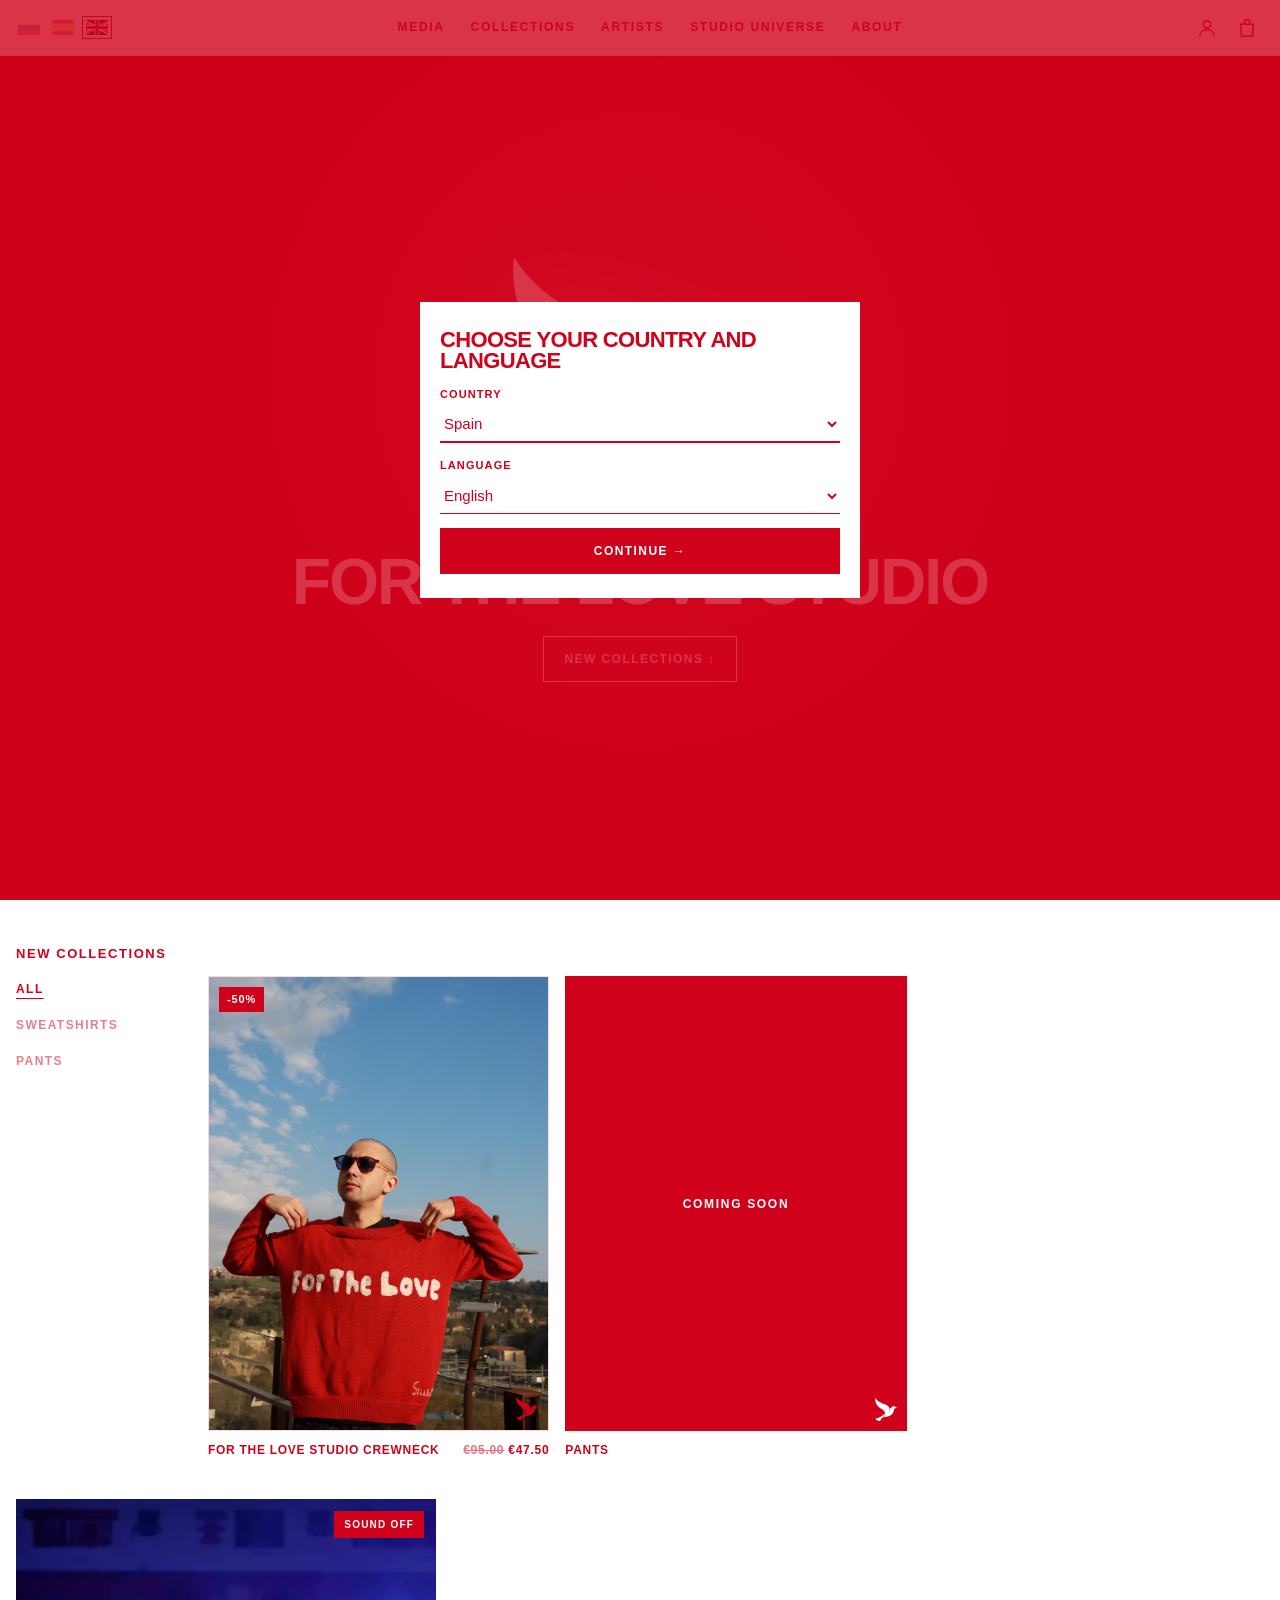
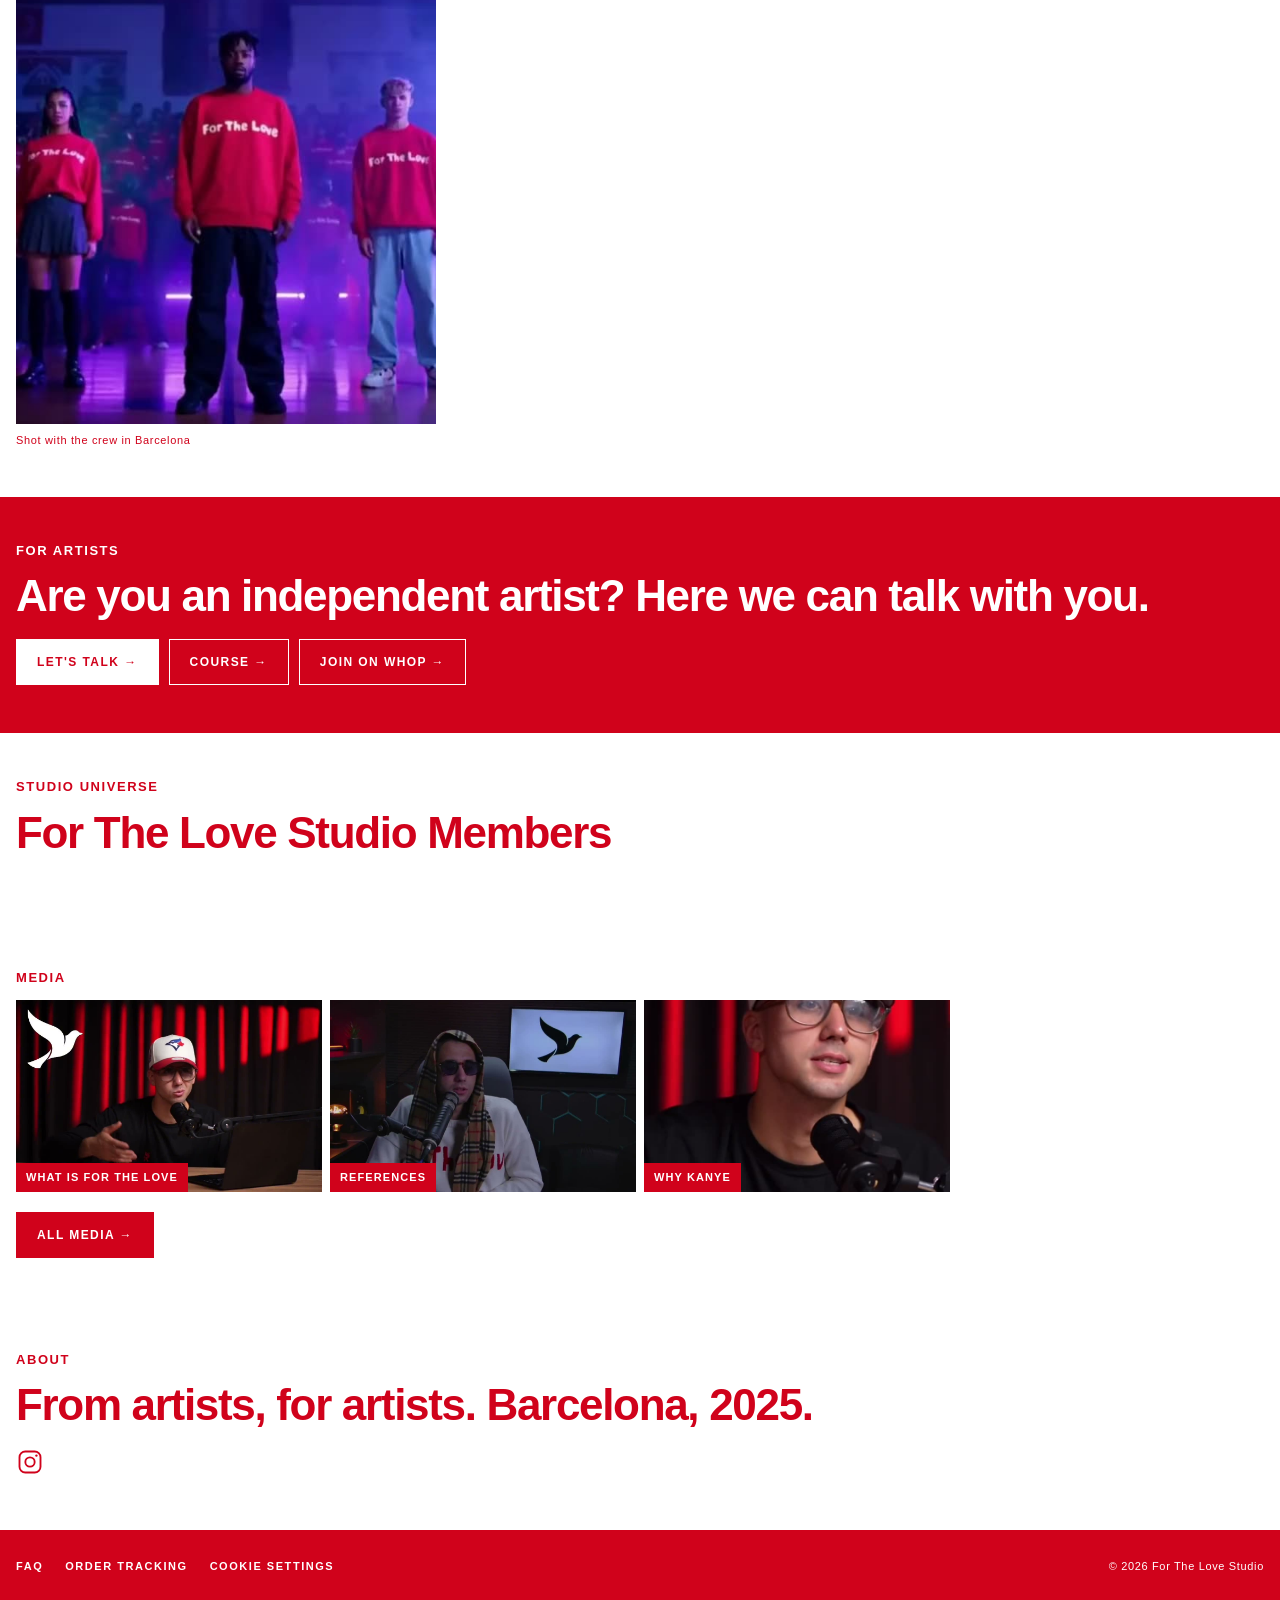
==== commit 75d549ee: "v4: collections, bag, sign in, popups, studio universe - Header: flags (RU/ES/EN), Media / Collectio" ====
--- a/index.html
+++ b/index.html
@@ -21,131 +21,103 @@
 </head>
 <body>
 
-<div class="ticker" aria-hidden="true"><div data-ticker></div></div>
-
 <header class="nav">
-  <div class="langs" aria-label="Language">
-    <button data-lang="ru">RU</button><button data-lang="en">EN</button><button data-lang="es">ES</button>
+  <div class="langs">
+    <button data-lang="ru" aria-label="Русский"><img src="assets/flag-ru.svg" alt=""></button>
+    <button data-lang="es" aria-label="Español"><img src="assets/flag-es.svg" alt=""></button>
+    <button data-lang="en" aria-label="English"><img src="assets/flag-gb.svg" alt=""></button>
   </div>
   <div class="menu">
     <button class="burger" aria-expanded="false" data-i18n="menu.open">Menu</button>
     <nav>
       <a href="media.html" data-i18n="nav.media">Media</a>
-      <a href="#shop" data-i18n="nav.shop">Shop</a>
-      <a href="#artists" data-i18n="nav.artists">Artists</a>
-      <a href="#about" data-i18n="nav.about">About</a>
+      <a href="index.html#collections" data-i18n="nav.collections">Collections</a>
+      <a href="index.html#artists" data-i18n="nav.artists">Artists</a>
+      <a href="index.html#universe" data-i18n="nav.universe">Studio Universe</a>
+      <a href="index.html#about" data-i18n="nav.about">About</a>
     </nav>
+  </div>
+  <div class="icons">
+    <button class="icon" data-open="auth" data-i18n-aria="signin.icon" aria-label="Sign in">
+      <svg viewBox="0 0 24 24" aria-hidden="true"><circle cx="12" cy="8" r="4"/><path d="M4 21c0-4.4 3.6-7 8-7s8 2.6 8 7"/></svg>
+    </button>
+    <button class="icon" data-open="bag" data-i18n-aria="bag.icon" aria-label="Bag">
+      <svg viewBox="0 0 24 24" aria-hidden="true"><path d="M5 8h14l-1 13H6z"/><path d="M9 8V6a3 3 0 0 1 6 0v2"/></svg>
+      <span class="count" data-bag-count hidden>0</span>
+    </button>
   </div>
 </header>
 
 <main id="top">
 
   <section class="hero">
-    <img class="hero-dove" src="assets/dove.svg" alt="For The Love Studio" width="1344" height="1422" fetchpriority="high">
-    <div class="hero-foot">
-      <span data-i18n="hero.brand">For The Love Studio</span>
-      <a href="#shop" data-i18n="hero.cta">Shop now ↓</a>
-    </div>
+    <img class="hero-dove" src="assets/dove.svg" alt="" width="1344" height="1422" fetchpriority="high">
+    <h1 data-i18n="hero.brand">For The Love Studio</h1>
+    <a class="btn" href="#collections" data-i18n="hero.cta">New Collections ↓</a>
   </section>
 
-  <section id="shop" class="reels-wrap">
-    <div class="reels-side">
-      <h2 data-i18n="nav.shop">Shop</h2>
-      <p data-i18n="shop.tap">Tap the tag to shop</p>
+  <section id="collections" class="wrap">
+    <h2 data-i18n="col.title">New Collections</h2>
+    <div class="shop">
+      <div class="filters" role="tablist">
+        <button data-cat="all" aria-pressed="true" data-i18n="col.all">All</button>
+        <button data-cat="sweatshirts" data-i18n="col.sweatshirts">Sweatshirts</button>
+        <button data-cat="pants" data-i18n="col.pants">Pants</button>
+      </div>
+      <div id="grid" class="products"></div>
     </div>
-    <div class="reels">
-      <article class="reel">
-        <video data-auto src="assets/closeup.mp4" poster="assets/closeup.jpg" muted loop playsinline preload="none"></video>
-        <h3 data-i18n-html="reel.craft"></h3>
-        <div class="tags"><button data-product="crewneck"></button></div>
-      </article>
-      <article class="reel">
-        <img src="assets/baad-2.jpg" alt="" loading="lazy">
-        <h3 data-i18n-html="reel.drop"></h3>
-        <div class="tags"><button data-product="crewneck"></button><button data-product="baad-pants"></button></div>
-      </article>
-      <article class="reel">
-        <video data-auto src="assets/street.mp4" poster="assets/street.jpg" muted loop playsinline preload="none"></video>
-        <h3 data-i18n-html="reel.loud"></h3>
-        <div class="tags"><button data-product="crewneck"></button></div>
-      </article>
-      <article class="reel">
-        <img src="assets/baad-3.jpg" alt="" loading="lazy">
-        <h3 data-i18n-html="reel.baad"></h3>
-        <div class="tags"><button data-product="baad-pants"></button></div>
-      </article>
-      <article class="reel">
+    <figure class="col-video">
+      <div class="vid">
         <video data-auto src="assets/dance.mp4" poster="assets/dance.jpg" muted loop playsinline preload="none"></video>
         <button class="sound" data-i18n="sound.off">Sound off</button>
-        <h3 data-i18n-html="reel.crew"></h3>
-        <div class="tags"><button data-product="crewneck"></button></div>
-      </article>
-      <article class="reel">
-        <img src="assets/p9278.jpg" alt="Be yourself" loading="lazy" class="contain">
-        <div class="tags"><button data-product="crewneck"></button></div>
-      </article>
-    </div>
-  </section>
-
-  <section class="wrap">
-    <div id="lines"></div>
+      </div>
+      <figcaption data-i18n="col.video">Shot with the crew in Barcelona</figcaption>
+    </figure>
   </section>
 
   <section id="artists" class="on-red">
     <div class="wrap">
       <h2 data-i18n="artists.title">For artists</h2>
-      <p class="big" data-i18n="artists.line">Are you an independent artist? Here we are.</p>
+      <p class="big" data-i18n="artists.line">Are you an independent artist? Here we can talk with you.</p>
       <div class="ctas">
-        <a class="btn red whop" href="#" data-i18n="artists.join">Join on WHOP →</a>
-        <a class="btn skill" href="#" data-i18n="artists.skill">Course →</a>
+        <a class="btn red" data-link="INSTAGRAM_DM" data-i18n="artists.talk">Let's talk →</a>
+        <a class="btn" data-link="COURSE_URL" data-i18n="artists.course">Course →</a>
+        <a class="btn" data-link="WHOP_URL" data-i18n="artists.join">Join on WHOP →</a>
       </div>
     </div>
   </section>
 
+  <section id="universe" class="wrap">
+    <h2 data-i18n="universe.title">Studio Universe</h2>
+    <p class="big" data-i18n="universe.line">For The Love Studio Members</p>
+    <a class="btn red" data-link="MEMBERS_URL" data-i18n="universe.cta">Become a member →</a>
+  </section>
+
   <section id="media" class="wrap">
     <h2 data-i18n="media.title">Media</h2>
-    <div class="mprev">
-      <a href="media.html"><video data-auto src="assets/pod2.mp4" poster="assets/pod2.jpg" muted loop playsinline preload="none"></video><span data-i18n="media.podcast">Podcast</span></a>
-      <a href="media.html"><video data-auto src="assets/pod1.mp4" poster="assets/pod1.jpg" muted loop playsinline preload="none"></video><span data-i18n="media.podcast">Podcast</span></a>
-      <a href="media.html"><video data-auto src="assets/talk.mp4" poster="assets/talk.jpg" muted loop playsinline preload="none"></video><span data-i18n="media.philosophy">Philosophy</span></a>
-    </div>
+    <div id="media-preview" class="mprev"></div>
     <a class="btn red" href="media.html" data-i18n="media.all">All media →</a>
   </section>
 
-  <section id="about" class="wrap about">
+  <section id="about" class="wrap">
     <h2 data-i18n="about.title">About</h2>
-    <div class="about-text" data-i18n-html="about.text"></div>
-    <p class="about-contact"><span data-i18n="about.contact">Contact</span> <a href="mailto:forthelovestudio2025@gmail.com">forthelovestudio2025@gmail.com</a></p>
+    <p class="big" data-i18n="about.line">From artists, for artists. Barcelona, 2025.</p>
+    <div class="social">
+      <a data-link="INSTAGRAM" aria-label="Instagram"><svg viewBox="0 0 24 24" aria-hidden="true"><rect x="3" y="3" width="18" height="18" rx="5"/><circle cx="12" cy="12" r="4"/><circle cx="17.5" cy="6.5" r="1" class="fill"/></svg></a>
+      <a data-link="YOUTUBE" aria-label="YouTube"><svg viewBox="0 0 24 24" aria-hidden="true"><rect x="2" y="5" width="20" height="14" rx="4"/><path d="M10 9l5 3-5 3z" class="fill"/></svg></a>
+    </div>
   </section>
 
 </main>
 
 <footer class="foot">
-  <a class="foot-mail" href="mailto:forthelovestudio2025@gmail.com">forthelovestudio2025@gmail.com</a>
-  <details class="policy">
-    <summary data-i18n="foot.shipping">Shipping &amp; orders</summary>
-    <div data-i18n-html="policy"></div>
-  </details>
+  <nav>
+    <button data-open="faq" data-i18n="foot.faq">FAQ</button>
+    <button data-open="track" data-i18n="foot.tracking">Order tracking</button>
+    <button data-open="cookies" data-i18n="foot.cookies">Cookie settings</button>
+  </nav>
   <small>© 2026 For The Love Studio</small>
 </footer>
-
-<dialog id="pdp">
-  <form method="dialog"><button class="x" data-i18n-aria="close" aria-label="Close">✕</button></form>
-  <img alt="">
-  <div class="pdp-body">
-    <small class="line"></small>
-    <h3 class="name"></h3>
-    <div class="note"></div>
-    <div class="price"></div>
-    <div class="sizes"></div>
-    <a class="btn red order" data-i18n="order.email">Pre-order by email</a>
-    <a class="btn dm" href="https://ig.me/m/forthelovestudio" target="_blank" rel="noopener" data-i18n="order.dm">Pre-order via DM</a>
-    <details class="policy">
-      <summary data-i18n="foot.shipping">Shipping &amp; orders</summary>
-      <div data-i18n-html="policy"></div>
-    </details>
-  </div>
-</dialog>
 
 <script src="i18n.js"></script>
 <script src="app.js"></script>
--- a/style.css
+++ b/style.css
@@ -1,152 +1,181 @@
 /* Brand: two colors only — white + red. */
-:root { --white: #fff; --red: #D0021B; --nav: 52px; --top: calc(var(--nav) + 28px); }
+:root { --white: #fff; --red: #D0021B; --top: 56px; }
 * { box-sizing: border-box; margin: 0; padding: 0; }
 html { scroll-behavior: smooth; scroll-padding-top: var(--top); }
 body { background: var(--white); color: var(--red); font: 14px/1.5 "Helvetica Neue", Helvetica, Arial, sans-serif; -webkit-font-smoothing: antialiased; overflow-x: hidden; }
 a { color: inherit; text-decoration: none; }
 img, video { display: block; width: 100%; }
-button { font: inherit; color: inherit; }
-h1, h2, h3 { font-weight: 700; letter-spacing: -0.03em; text-transform: uppercase; line-height: .9; }
-h2 { font-size: 13px; letter-spacing: .12em; margin-bottom: 24px; }
-.big { font-size: clamp(24px, 5vw, 48px); font-weight: 700; letter-spacing: -0.03em; line-height: 1.05; margin-bottom: 24px; }
-.wrap { padding: 96px 16px; max-width: 1400px; margin: 0 auto; }
+button, input, select { font: inherit; color: inherit; }
+[hidden] { display: none !important; }
+h1, h2, h3 { font-weight: 700; letter-spacing: -0.03em; text-transform: uppercase; line-height: .95; }
+h2 { font-size: 13px; letter-spacing: .12em; margin-bottom: 16px; }
+h3 { font-size: 22px; margin-bottom: 16px; }
+.big { font-size: clamp(22px, 4.5vw, 44px); font-weight: 700; letter-spacing: -0.03em; line-height: 1.05; margin-bottom: 20px; }
+.wrap { padding: 48px 16px; max-width: 1400px; margin: 0 auto; }
+.page { padding-top: var(--top); }
+.page .big { font-size: clamp(40px, 10vw, 120px); margin-bottom: 24px; }
+small { font-size: 11px; letter-spacing: .06em; }
 
-/* Buttons: outline on white, filled red as primary. Sections with .on-red invert. */
-.btn { display: inline-block; border: 1px solid var(--red); padding: 14px 22px; font-size: 12px; font-weight: 700; letter-spacing: .12em; text-transform: uppercase; cursor: pointer; background: none; transition: background .2s, color .2s; }
+/* Buttons: outline on white, filled red as primary. Red sections invert. */
+.btn { display: inline-block; border: 1px solid var(--red); padding: 13px 20px; font-size: 12px; font-weight: 700; letter-spacing: .12em; text-transform: uppercase; text-align: center; cursor: pointer; background: none; transition: background .2s, color .2s; }
 .btn:hover { background: var(--red); color: var(--white); }
 .btn.red { background: var(--red); color: var(--white); }
 .btn.red:hover { background: var(--white); color: var(--red); }
-.on-red { background: var(--red); color: var(--white); }
-.on-red .btn { border-color: var(--white); color: var(--white); }
-.on-red .btn:hover { background: var(--white); color: var(--red); }
+.on-red, .hero { background: var(--red); color: var(--white); }
+.on-red .btn, .hero .btn { border-color: var(--white); color: var(--white); }
+.on-red .btn:hover, .hero .btn:hover { background: var(--white); color: var(--red); }
 .on-red .btn.red { background: var(--white); color: var(--red); }
 .on-red .btn.red:hover { background: var(--red); color: var(--white); }
 .ctas { display: flex; gap: 10px; flex-wrap: wrap; }
+.link { background: none; border: 0; cursor: pointer; text-decoration: underline; font-size: 11px; padding: 0; }
 
-/* Ticker */
-.ticker { background: var(--red); color: var(--white); font-size: 11px; font-weight: 700; letter-spacing: .12em; text-transform: uppercase; white-space: nowrap; overflow: hidden; height: 28px; line-height: 28px; position: fixed; top: 0; left: 0; right: 0; z-index: 20; }
-.ticker div { display: inline-block; animation: tick 40s linear infinite; }
-@keyframes tick { to { transform: translateX(-50%); } }
-
-/* Nav */
-.nav { position: fixed; top: 28px; left: 0; right: 0; height: var(--nav); z-index: 20; display: flex; align-items: center; justify-content: space-between; padding: 0 16px; background: var(--white); }
-.langs { display: flex; gap: 12px; }
-.langs button, .burger { background: none; border: 0; cursor: pointer; font-size: 12px; font-weight: 700; letter-spacing: .14em; text-transform: uppercase; }
-.langs button { opacity: .45; padding: 4px 0; }
-.langs button[aria-pressed="true"] { opacity: 1; text-decoration: underline; text-underline-offset: 4px; }
-.menu nav { position: absolute; top: var(--nav); left: 0; right: 0; height: calc(100svh - var(--top)); background: var(--white); display: none; flex-direction: column; padding: 24px 16px; gap: 6px; }
-.menu nav a { font-size: 44px; font-weight: 700; text-transform: uppercase; letter-spacing: -0.03em; line-height: 1.1; }
+/* Header: flags · menu · sign in + bag */
+.nav { position: fixed; top: 0; left: 0; right: 0; height: var(--top); z-index: 20; display: flex; align-items: center; gap: 16px; padding: 0 16px; background: var(--white); border-bottom: 1px solid rgba(208, 2, 27, .15); }
+.langs { display: flex; gap: 8px; }
+.langs button { background: none; border: 0; padding: 2px; cursor: pointer; opacity: .45; }
+.langs button[aria-pressed="true"] { opacity: 1; outline: 1px solid var(--red); outline-offset: 1px; }
+.langs img { width: 22px; height: 15px; object-fit: cover; }
+.menu { margin-left: auto; }
+.burger { background: none; border: 0; cursor: pointer; font-size: 12px; font-weight: 700; letter-spacing: .14em; text-transform: uppercase; }
+.menu nav { position: absolute; top: var(--top); left: 0; right: 0; height: calc(100svh - var(--top)); background: var(--white); display: none; flex-direction: column; padding: 24px 16px; gap: 4px; }
+.menu nav a { font-size: 40px; font-weight: 700; text-transform: uppercase; letter-spacing: -0.03em; line-height: 1.1; }
 .menu nav a:hover, .menu nav a[aria-current] { text-decoration: underline; text-underline-offset: 6px; }
 .menu.open nav { display: flex; }
-@media (min-width: 800px) {
+.icons { display: flex; gap: 6px; }
+.icon { position: relative; width: 34px; height: 34px; display: grid; place-items: center; background: none; border: 0; cursor: pointer; }
+.icon svg, .social svg { width: 22px; height: 22px; fill: none; stroke: currentColor; stroke-width: 1.6; }
+.social .fill, .icon .fill { fill: currentColor; stroke: none; }
+.count { position: absolute; top: 0; right: -2px; min-width: 16px; height: 16px; padding: 0 4px; border-radius: 8px; background: var(--red); color: var(--white); font-size: 10px; font-weight: 700; line-height: 16px; text-align: center; }
+@media (min-width: 900px) {
   .burger { display: none; }
-  .menu nav { position: static; height: auto; display: flex; flex-direction: row; padding: 0; gap: 28px; background: none; }
+  .menu { margin: 0 auto; }
+  .menu nav { position: static; height: auto; display: flex; flex-direction: row; padding: 0; gap: 26px; background: none; }
   .menu nav a { font-size: 12px; letter-spacing: .14em; }
 }
 
-/* Hero: the white dove alone on red */
-.hero { position: relative; height: 100svh; min-height: 520px; padding-top: var(--top); display: grid; place-items: center; overflow: hidden; color: var(--white);
-  background: radial-gradient(circle closest-side at 50% 54%, rgba(255, 255, 255, .14), transparent), var(--red); }
-.hero-dove { width: auto; height: min(56svh, 74vw); filter: drop-shadow(0 0 48px rgba(255, 255, 255, .22));
-  animation: dove-in 1.8s cubic-bezier(.2, .7, .2, 1) both, dove-float 7s ease-in-out 1.8s infinite alternate; }
-@keyframes dove-in { from { opacity: 0; transform: translateY(28px) scale(.94); } }
-@keyframes dove-float { to { transform: translateY(-10px); } }
-.hero-foot { position: absolute; left: 16px; right: 16px; bottom: 24px; display: flex; justify-content: space-between; font-size: 11px; font-weight: 700; letter-spacing: .16em; text-transform: uppercase; }
-.hero-foot a:hover { text-decoration: underline; text-underline-offset: 4px; }
+/* Hero: smaller dove, name, one button */
+.hero { min-height: 100svh; padding: calc(var(--top) + 24px) 16px 40px; display: flex; flex-direction: column; align-items: center; justify-content: center; gap: 24px; text-align: center;
+  background: radial-gradient(circle closest-side at 50% 42%, rgba(255, 255, 255, .14), transparent), var(--red); }
+.hero-dove { width: auto; height: min(30svh, 46vw); filter: drop-shadow(0 0 40px rgba(255, 255, 255, .2));
+  animation: dove-in 1.6s cubic-bezier(.2, .7, .2, 1) both, dove-float 7s ease-in-out 1.6s infinite alternate; }
+@keyframes dove-in { from { opacity: 0; transform: translateY(24px) scale(.94); } }
+@keyframes dove-float { to { transform: translateY(-8px); } }
+.hero h1 { font-size: clamp(28px, 6vw, 64px); }
 
-/* Shop: vertical reels feed + product cards */
-.reels-wrap { height: 100svh; display: flex; flex-direction: column; padding-top: var(--top); scroll-margin-top: calc(-1 * var(--top)); }
-.reels-side { padding: 0 16px 16px; }
-.reels-side h2 { margin-bottom: 4px; }
-.reels-side p { font-size: 12px; }
-.reels { flex: 1; min-height: 0; overflow-y: scroll; scroll-snap-type: y mandatory; overscroll-behavior: contain; scrollbar-width: none; }
-.reels::-webkit-scrollbar { display: none; }
-.reel { position: relative; height: 100%; scroll-snap-align: start; scroll-snap-stop: always; overflow: hidden; color: var(--white); background: var(--white); }
-.reel > video, .reel > img { height: 100%; object-fit: cover; }
-.reel > img.contain { object-fit: contain; }
-.reel::after { content: ""; position: absolute; inset: 0; background: linear-gradient(transparent 55%, rgba(208, 2, 27, .85)); pointer-events: none; }
-.reel h3 { position: absolute; left: 16px; right: 16px; bottom: 84px; z-index: 1; font-size: clamp(40px, 11vw, 64px); }
-.tags { position: absolute; left: 16px; right: 16px; bottom: 24px; z-index: 1; display: flex; gap: 8px; flex-wrap: wrap; }
-.tags button { background: var(--white); color: var(--red); border: 0; padding: 10px 14px; font-size: 11px; font-weight: 700; letter-spacing: .1em; cursor: pointer; }
-.tags button:hover { background: var(--red); color: var(--white); }
-.sound { position: absolute; top: 16px; right: 16px; z-index: 1; background: var(--red); color: var(--white); border: 0; padding: 6px 10px; font-size: 10px; letter-spacing: .12em; text-transform: uppercase; cursor: pointer; }
+/* Collections */
+.shop { display: grid; gap: 16px; }
+.filters { display: flex; gap: 18px; }
+.filters button { background: none; border: 0; padding: 4px 0; cursor: pointer; font-size: 12px; font-weight: 700; letter-spacing: .12em; text-transform: uppercase; opacity: .5; }
+.filters button[aria-pressed="true"] { opacity: 1; text-decoration: underline; text-underline-offset: 5px; }
 @media (min-width: 900px) {
-  .reels-wrap { display: grid; grid-template-columns: 1fr auto 1fr; grid-template-rows: 100%; align-items: end; }
-  .reels-side { padding: 0 16px 40px; }
-  .reels-side h2 { font-size: 96px; letter-spacing: -0.04em; }
-  .reels { height: 100%; aspect-ratio: 9 / 16; }
+  .shop { grid-template-columns: 160px 1fr; gap: 32px; }
+  .filters { flex-direction: column; gap: 10px; align-items: flex-start; position: sticky; top: calc(var(--top) + 16px); align-self: start; }
 }
-.line-head { border-top: 1px solid var(--red); padding: 12px 0 16px; font-size: 12px; font-weight: 700; letter-spacing: .12em; text-transform: uppercase; }
-.products { display: grid; grid-template-columns: repeat(auto-fill, minmax(min(100%, 320px), 1fr)); gap: 24px 16px; }
-.card { cursor: pointer; text-align: left; background: none; border: 0; }
-.card .ph { position: relative; aspect-ratio: 3/4; overflow: hidden; }
-.card img { height: 100%; object-fit: cover; transition: transform .6s; }
-.card:hover img { transform: scale(1.04); }
-.badge { position: absolute; top: 10px; left: 10px; background: var(--red); color: var(--white); padding: 4px 8px; font-size: 10px; font-weight: 700; letter-spacing: .12em; text-transform: uppercase; }
-.card .meta { display: flex; justify-content: space-between; gap: 12px; padding-top: 10px; font-size: 12px; font-weight: 700; letter-spacing: .08em; text-transform: uppercase; }
-.card .sub { padding-top: 2px; font-size: 11px; letter-spacing: .08em; text-transform: uppercase; }
-s { opacity: .6; margin-right: 6px; }
+.products { display: grid; grid-template-columns: repeat(auto-fill, minmax(min(100%, 300px), 1fr)); gap: 24px 16px; }
+.card { display: block; width: 100%; cursor: pointer; text-align: left; background: none; border: 0; }
+.ph { position: relative; aspect-ratio: 3/4; overflow: hidden; background: var(--white); border: 1px solid rgba(208, 2, 27, .15); }
+.ph img { position: absolute; inset: 0; height: 100%; object-fit: cover; transition: opacity .4s; }
+.card .ph img + img { opacity: 0; }
+.card:hover .ph img + img, .card:focus-visible .ph img + img { opacity: 1; }
+.card.soon .mark { background: var(--white); }
+.mark { position: absolute; right: 10px; bottom: 10px; width: 22px; height: 23px; background: var(--red);
+  -webkit-mask: url(assets/dove.svg) center / contain no-repeat; mask: url(assets/dove.svg) center / contain no-repeat; }
+.card.soon { cursor: default; }
+.card.soon .ph { background: var(--red); color: var(--white); border: 0; display: grid; place-items: center; font-size: 12px; font-weight: 700; letter-spacing: .14em; text-transform: uppercase; }
+.badge { position: absolute; top: 10px; left: 10px; z-index: 1; background: var(--red); color: var(--white); padding: 4px 8px; font-size: 11px; font-weight: 700; letter-spacing: .08em; }
+.badge.static { position: static; align-self: flex-start; }
+.meta { display: flex; justify-content: space-between; gap: 12px; padding-top: 10px; font-size: 12px; font-weight: 700; letter-spacing: .06em; text-transform: uppercase; }
+s { opacity: .55; }
+.col-video { margin-top: 40px; max-width: 420px; }
+.vid { position: relative; }
+.col-video video { aspect-ratio: 4/5; object-fit: cover; }
+.col-video figcaption { padding-top: 8px; font-size: 11px; letter-spacing: .06em; }
+.sound { position: absolute; top: 12px; right: 12px; background: var(--red); color: var(--white); border: 0; padding: 6px 10px; font-size: 10px; font-weight: 700; letter-spacing: .12em; text-transform: uppercase; cursor: pointer; }
 
-/* Media: home preview + media page */
-.mprev { display: grid; gap: 8px; margin-bottom: 24px; }
+/* Media */
+.mprev { display: grid; grid-template-columns: repeat(auto-fill, minmax(min(100%, 260px), 1fr)); gap: 8px; margin-bottom: 20px; }
 .mprev a { position: relative; display: block; overflow: hidden; }
-.mprev video { aspect-ratio: 16/9; object-fit: cover; }
-.mprev span { position: absolute; left: 0; bottom: 0; background: var(--red); color: var(--white); padding: 6px 10px; font-size: 11px; font-weight: 700; letter-spacing: .12em; text-transform: uppercase; }
-@media (min-width: 700px) { .mprev { grid-template-columns: repeat(3, 1fr); } .mprev video { aspect-ratio: 4/5; } }
-.media-page { padding-top: var(--top); }
-.media-page .big { font-size: clamp(48px, 12vw, 160px); margin-bottom: 40px; }
-.media-grid { display: grid; grid-template-columns: repeat(auto-fill, minmax(280px, 1fr)); gap: 16px; margin-bottom: 56px; }
-.yt { position: relative; aspect-ratio: 16/9; background: var(--red); color: var(--white); display: grid; place-items: center; overflow: hidden; font-size: 12px; font-weight: 700; letter-spacing: .14em; text-transform: uppercase; }
-.yt.short { aspect-ratio: 9/16; max-width: 320px; }
-.yt iframe, .yt-play { position: absolute; inset: 0; width: 100%; height: 100%; border: 0; }
-.yt-play { padding: 0; background: var(--red); cursor: pointer; }
-.yt-play img { height: 100%; object-fit: cover; transition: transform .6s; }
-.yt-play:hover img { transform: scale(1.04); }
-.yt-play::before { content: ""; position: absolute; left: 50%; top: 50%; width: 64px; height: 64px; margin: -32px 0 0 -32px; background: var(--red); }
-.yt-play::after { content: ""; position: absolute; left: 50%; top: 50%; width: 22px; height: 24px; margin: -12px 0 0 -8px; background: var(--white); clip-path: polygon(0 0, 100% 50%, 0 100%); }
-figcaption { padding-top: 10px; font-size: 12px; font-weight: 700; letter-spacing: .08em; text-transform: uppercase; }
+.mprev img { aspect-ratio: 16/10; object-fit: cover; transition: transform .6s; }
+.mprev a:hover img { transform: scale(1.04); }
+.mprev span { position: absolute; left: 0; bottom: 0; background: var(--red); color: var(--white); padding: 6px 10px; font-size: 11px; font-weight: 700; letter-spacing: .1em; text-transform: uppercase; }
+.line-head { border-top: 1px solid var(--red); padding: 10px 0 14px; font-size: 12px; font-weight: 700; letter-spacing: .12em; text-transform: uppercase; }
+.media-grid { display: grid; gap: 24px 16px; margin-bottom: 40px; grid-template-columns: repeat(auto-fill, minmax(min(100%, 300px), 1fr)); }
+.media-grid.reels { grid-template-columns: repeat(auto-fill, minmax(150px, 1fr)); }
+.media-grid video { aspect-ratio: 16/9; object-fit: cover; background: var(--red); }
+.media-grid figure.v video { aspect-ratio: 9/16; }
+.media-grid figcaption { display: grid; padding-top: 8px; }
+.media-grid figcaption b { font-size: 12px; letter-spacing: .06em; text-transform: uppercase; }
+.media-grid figcaption span { font-size: 12px; }
 
 /* About */
-.about-text p { max-width: 720px; font-size: clamp(17px, 2vw, 22px); line-height: 1.4; margin-bottom: 18px; }
-.about-contact { display: flex; flex-wrap: wrap; align-items: baseline; gap: 6px 12px; margin-top: 40px; font-size: 12px; font-weight: 700; letter-spacing: .1em; text-transform: uppercase; }
-.about-contact a { text-transform: none; letter-spacing: 0; font-size: 16px; text-decoration: underline; text-underline-offset: 4px; }
+.social { display: flex; gap: 14px; }
+.social svg { width: 28px; height: 28px; }
 
 /* Footer */
-.foot { background: var(--red); color: var(--white); padding: 56px 16px 32px; display: grid; justify-items: center; gap: 20px; text-align: center; }
-.foot-mail { font-size: clamp(18px, 4vw, 40px); font-weight: 700; letter-spacing: -0.03em; word-break: break-all; }
-.foot-mail:hover { text-decoration: underline; }
-.foot small { font-size: 11px; letter-spacing: .1em; }
+.foot { background: var(--red); color: var(--white); padding: 28px 16px; display: flex; flex-wrap: wrap; gap: 12px 24px; justify-content: space-between; align-items: center; }
+.foot nav { display: flex; flex-wrap: wrap; gap: 8px 22px; }
+.foot button { background: none; border: 0; cursor: pointer; font-size: 11px; font-weight: 700; letter-spacing: .14em; text-transform: uppercase; }
+.foot button:hover { text-decoration: underline; }
 
-/* Shipping & orders policy (footer + product dialog) */
-.policy summary { cursor: pointer; list-style: none; font-size: 11px; font-weight: 700; letter-spacing: .14em; text-transform: uppercase; }
-.policy summary::-webkit-details-marker { display: none; }
-.policy summary::after { content: " +"; }
-.policy[open] summary::after { content: " –"; }
-.policy div { max-width: 640px; margin: 14px auto 0; text-align: left; font-size: 13px; line-height: 1.5; }
-.policy p { margin-bottom: 10px; }
-.policy a { text-decoration: underline; }
-
-/* Product dialog */
-dialog { margin: auto; border: 0; background: var(--white); color: var(--red); width: min(900px, 100% - 32px); max-height: 92svh; overflow-y: auto; overscroll-behavior: contain; }
-dialog[open] { display: grid; grid-template-columns: 1fr; }
-dialog::backdrop { background: rgba(208, 2, 27, .85); }
-dialog > img { aspect-ratio: 3/4; object-fit: cover; max-height: 50svh; }
-@media (min-width: 700px) { dialog[open] { grid-template-columns: 1fr 1fr; } dialog > img { max-height: none; height: 100%; } }
-.pdp-body { padding: 24px 16px; display: flex; flex-direction: column; gap: 14px; }
-.pdp-body small { font-size: 11px; letter-spacing: .12em; font-weight: 700; text-transform: uppercase; }
-.pdp-body h3 { font-size: 32px; }
-.pdp-body .note { font-size: 11px; letter-spacing: .1em; text-transform: uppercase; margin-top: -8px; }
-.pdp-body .note:empty { display: none; }
+/* Dialogs */
+dialog { border: 0; background: var(--white); color: var(--red); max-height: 92svh; overflow-y: auto; overscroll-behavior: contain; }
+dialog::backdrop { background: rgba(208, 2, 27, .8); }
+.modal { margin: auto; width: min(900px, 100% - 32px); }
+.modal.small { width: min(440px, 100% - 32px); padding: 28px 20px 24px; }
+dialog > .close { position: absolute; top: 8px; right: 8px; z-index: 2; }
+.x { background: var(--white); color: var(--red); border: 0; width: 36px; height: 36px; cursor: pointer; font-size: 16px; }
+.pdp[open] { display: grid; }
+.pdp-imgs { display: grid; grid-template-columns: 1fr 1fr; gap: 2px; }
+.pdp-imgs .ph { border: 0; }
+.pdp-body { padding: 20px 16px 24px; display: flex; flex-direction: column; gap: 12px; }
+.pdp-body h3 { font-size: 26px; margin: 0; }
 .pdp-body .price { font-size: 18px; font-weight: 700; }
-.pdp-body .policy div { margin-top: 10px; font-size: 12px; }
+.details { list-style: none; font-size: 11px; letter-spacing: .08em; text-transform: uppercase; line-height: 1.7; border-top: 1px solid rgba(208, 2, 27, .2); padding-top: 12px; }
+@media (min-width: 760px) { .pdp[open] { grid-template-columns: 1.3fr 1fr; } .pdp-imgs { grid-template-columns: 1fr; } .pdp-body { padding: 56px 24px 24px; position: sticky; top: 0; align-self: start; } }
 .sizes { display: flex; gap: 6px; }
 .sizes label { flex: 1; }
 .sizes input { position: absolute; opacity: 0; }
 .sizes span { display: block; text-align: center; border: 1px solid var(--red); padding: 10px 0; font-size: 12px; font-weight: 700; cursor: pointer; }
 .sizes input:checked + span { background: var(--red); color: var(--white); }
 .sizes input:focus-visible + span { outline: 2px solid var(--red); outline-offset: 2px; }
-.pdp-body .btn { text-align: center; }
-dialog > form { position: absolute; top: 10px; right: 10px; z-index: 1; }
-.x { background: var(--white); color: var(--red); border: 0; width: 36px; height: 36px; cursor: pointer; font-size: 16px; }
 
-@media (prefers-reduced-motion: reduce) { .ticker div, .hero-dove { animation: none; } html { scroll-behavior: auto; } }
+/* Bag drawer */
+.drawer { margin: 0 0 0 auto; height: 100svh; max-height: none; width: min(420px, 100%); padding: 28px 20px; }
+.drawer-body { display: flex; flex-direction: column; gap: 14px; }
+.cur { display: flex; gap: 6px; }
+.cur button { background: none; border: 1px solid var(--red); padding: 4px 10px; font-size: 11px; font-weight: 700; cursor: pointer; }
+.cur button[aria-pressed="true"] { background: var(--red); color: var(--white); }
+.lines { list-style: none; display: grid; gap: 12px; }
+.lines li { display: grid; grid-template-columns: 64px 1fr auto; gap: 12px; align-items: start; font-size: 12px; }
+.lines img { aspect-ratio: 3/4; object-fit: cover; }
+.lines div { display: grid; gap: 2px; justify-items: start; }
+.lines b { text-transform: uppercase; letter-spacing: .04em; }
+.total { display: flex; justify-content: space-between; border-top: 1px solid var(--red); padding-top: 12px; font-weight: 700; text-transform: uppercase; letter-spacing: .08em; }
+.empty { font-size: 13px; }
+
+/* Forms (auth, welcome, tracking, cookies) */
+.form { display: grid; gap: 14px; }
+.form h3 { margin: 0 24px 0 0; }
+.form label:not(.check) { display: grid; gap: 4px; font-size: 11px; font-weight: 700; letter-spacing: .1em; text-transform: uppercase; }
+.form input:not([type=checkbox]):not([type=radio]), .form select { width: 100%; border: 0; border-bottom: 1px solid var(--red); padding: 8px 0; background: none; border-radius: 0; outline: none; font-size: 15px; letter-spacing: 0; text-transform: none; font-weight: 400; }
+.form input:focus, .form select:focus { border-bottom-width: 2px; }
+.check { display: flex; gap: 10px; align-items: center; font-size: 13px; cursor: pointer; }
+.check input { accent-color: var(--red); width: 16px; height: 16px; }
+.roles { display: grid; gap: 8px; }
+.error { font-size: 12px; font-weight: 700; }
+.tabs { display: flex; gap: 18px; margin: 0 40px 18px 0; }
+.tabs button { background: none; border: 0; padding: 0; cursor: pointer; font-size: 12px; font-weight: 700; letter-spacing: .12em; text-transform: uppercase; opacity: .5; }
+.tabs button[aria-pressed="true"] { opacity: 1; text-decoration: underline; text-underline-offset: 5px; }
+.faq-body details { border-top: 1px solid rgba(208, 2, 27, .2); padding: 10px 0; }
+.faq-body summary { cursor: pointer; font-size: 13px; font-weight: 700; }
+.faq-body p { padding-top: 6px; font-size: 13px; }
+.faq-body a { text-decoration: underline; }
+.acct { display: grid; grid-template-columns: auto 1fr; gap: 6px 20px; margin-bottom: 20px; font-size: 14px; }
+.acct dt { font-size: 11px; font-weight: 700; letter-spacing: .1em; text-transform: uppercase; padding-top: 2px; }
+
+/* Cookie bar + toast */
+.cookiebar { position: fixed; left: 12px; right: 12px; bottom: 12px; z-index: 30; max-width: 560px; margin-left: auto; padding: 16px; background: var(--white); border: 1px solid var(--red); display: grid; gap: 12px; font-size: 13px; }
+.toast { position: fixed; left: 50%; bottom: 20px; transform: translateX(-50%); z-index: 40; background: var(--red); color: var(--white); padding: 10px 16px; font-size: 12px; font-weight: 700; letter-spacing: .06em; max-width: calc(100% - 32px); }
+
+@media (prefers-reduced-motion: reduce) { .hero-dove { animation: none; } html { scroll-behavior: auto; } }
+@media (max-width: 699px) { .mprev { grid-auto-flow: column; grid-auto-columns: 78%; grid-template-columns: none; overflow-x: auto; scroll-snap-type: x mandatory; scrollbar-width: none; } .mprev a { scroll-snap-align: start; } }
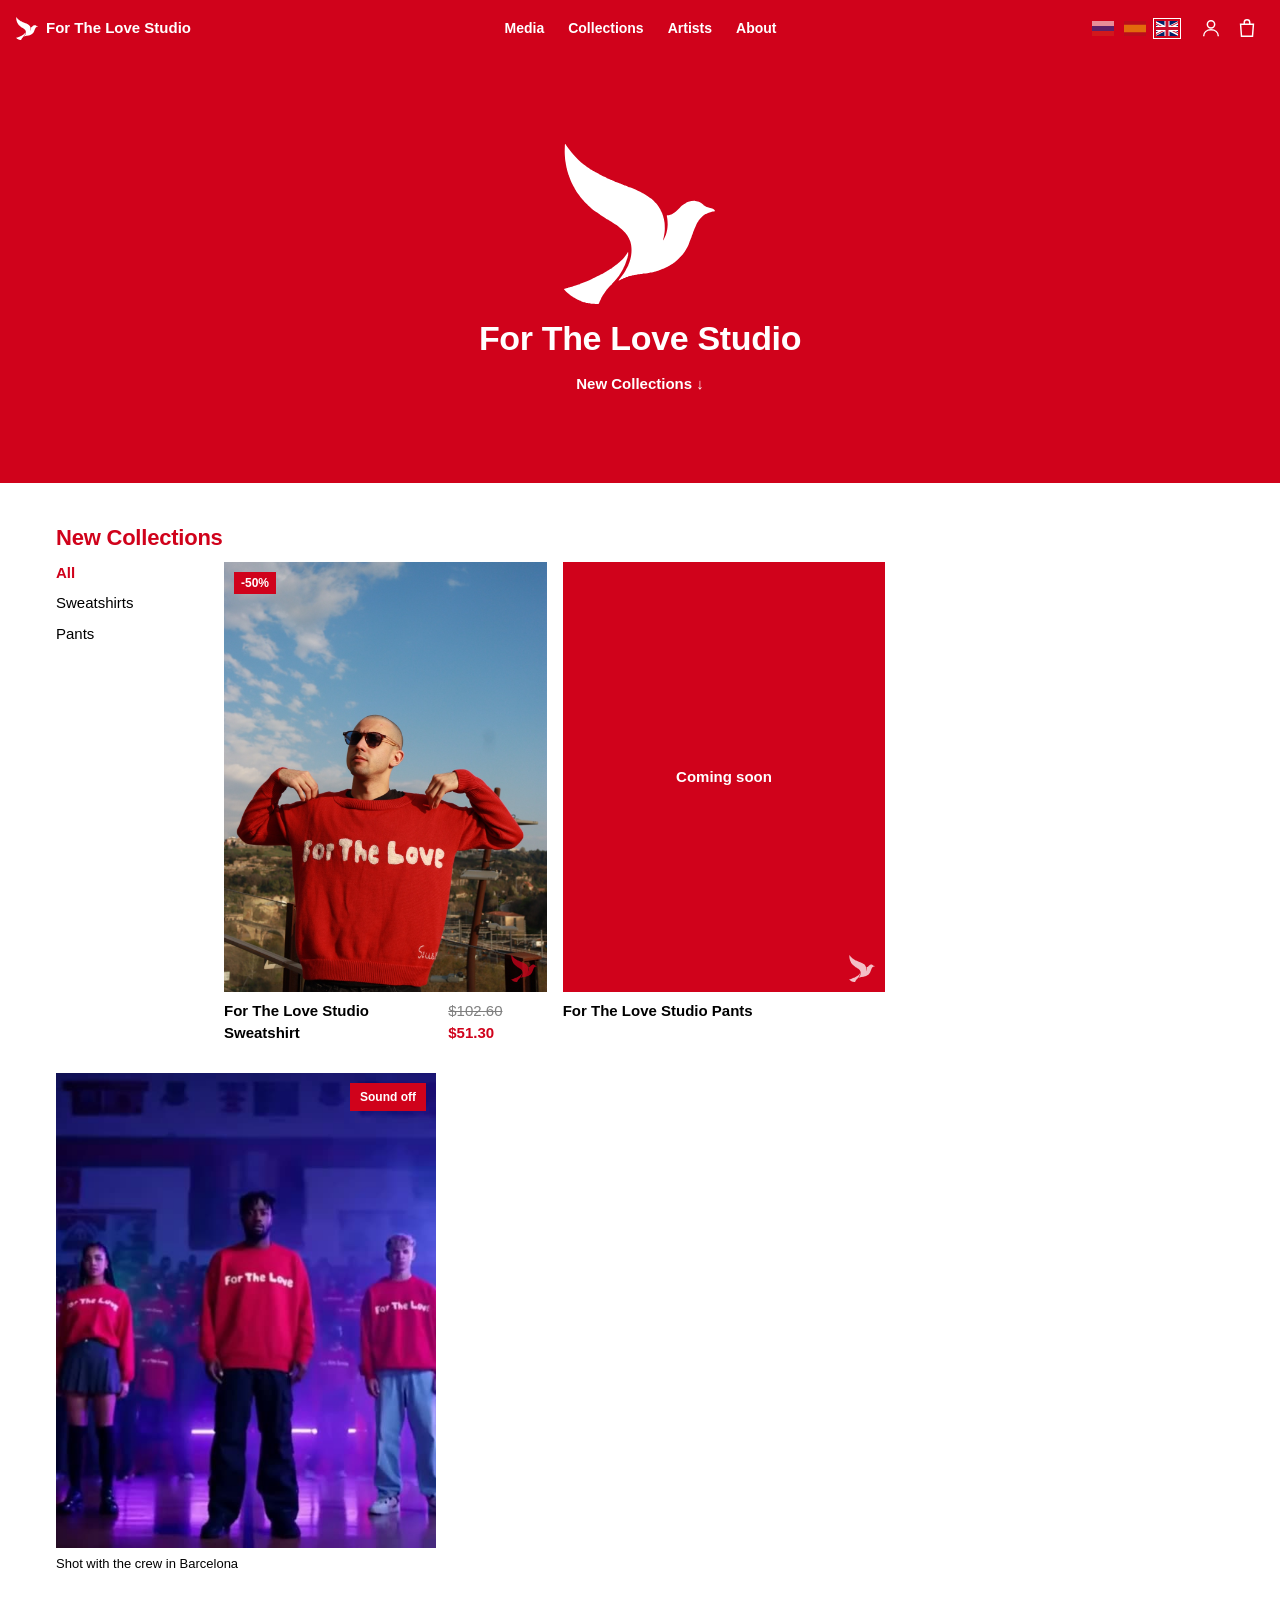
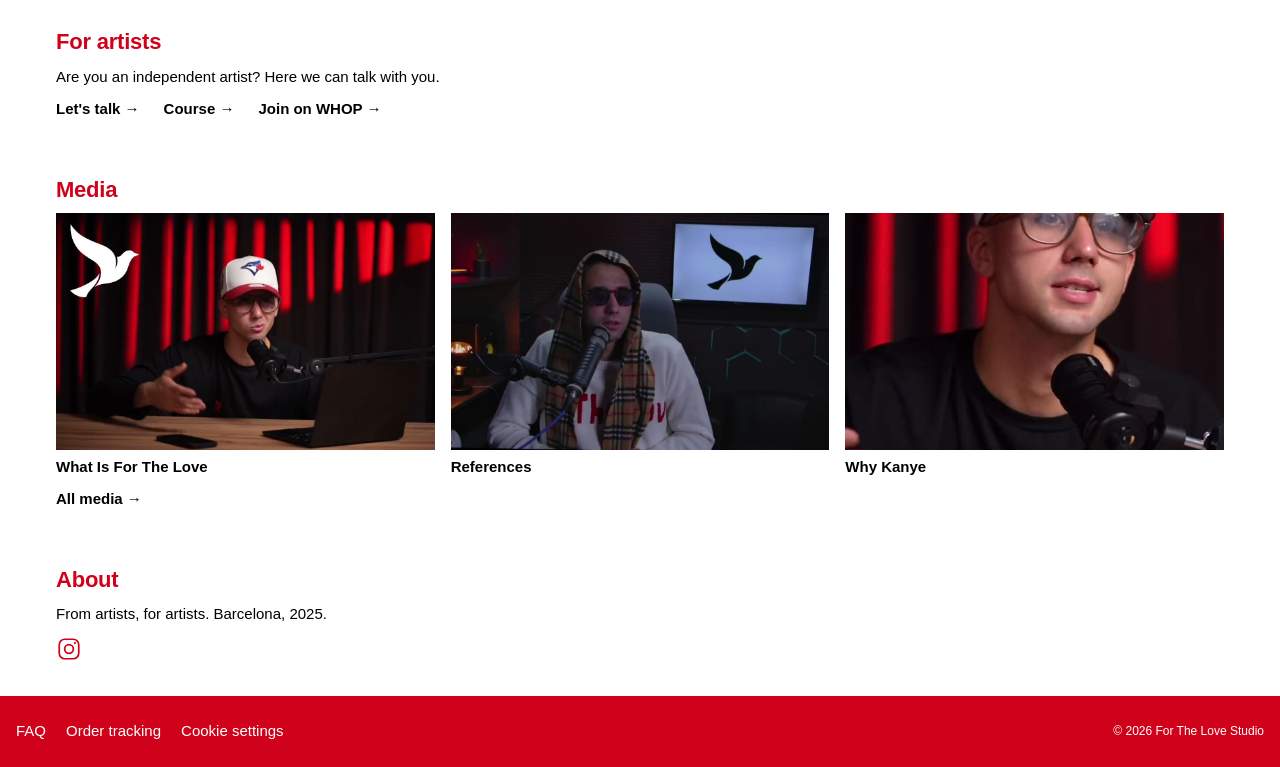
==== commit 422b3157: "v5: red header and footer, calm white sections, no entry popups - Header: white dove + For The Love " ====
--- a/index.html
+++ b/index.html
@@ -22,20 +22,20 @@
 <body>
 
 <header class="nav">
-  <div class="langs">
-    <button data-lang="ru" aria-label="Русский"><img src="assets/flag-ru.svg" alt=""></button>
-    <button data-lang="es" aria-label="Español"><img src="assets/flag-es.svg" alt=""></button>
-    <button data-lang="en" aria-label="English"><img src="assets/flag-gb.svg" alt=""></button>
-  </div>
+  <a class="brand" href="index.html#top"><img src="assets/dove.svg" alt="" width="22" height="23">For The Love Studio</a>
   <div class="menu">
     <button class="burger" aria-expanded="false" data-i18n="menu.open">Menu</button>
     <nav>
       <a href="media.html" data-i18n="nav.media">Media</a>
       <a href="index.html#collections" data-i18n="nav.collections">Collections</a>
       <a href="index.html#artists" data-i18n="nav.artists">Artists</a>
-      <a href="index.html#universe" data-i18n="nav.universe">Studio Universe</a>
       <a href="index.html#about" data-i18n="nav.about">About</a>
     </nav>
+  </div>
+  <div class="langs">
+    <button data-lang="ru" aria-label="Русский"><img src="assets/flag-ru.svg" alt=""></button>
+    <button data-lang="es" aria-label="Español"><img src="assets/flag-es.svg" alt=""></button>
+    <button data-lang="en" aria-label="English"><img src="assets/flag-gb.svg" alt=""></button>
   </div>
   <div class="icons">
     <button class="icon" data-open="auth" data-i18n-aria="signin.icon" aria-label="Sign in">
@@ -53,7 +53,7 @@
   <section class="hero">
     <img class="hero-dove" src="assets/dove.svg" alt="" width="1344" height="1422" fetchpriority="high">
     <h1 data-i18n="hero.brand">For The Love Studio</h1>
-    <a class="btn" href="#collections" data-i18n="hero.cta">New Collections ↓</a>
+    <a class="go" href="#collections" data-i18n="hero.cta">New Collections ↓</a>
   </section>
 
   <section id="collections" class="wrap">
@@ -75,33 +75,25 @@
     </figure>
   </section>
 
-  <section id="artists" class="on-red">
-    <div class="wrap">
-      <h2 data-i18n="artists.title">For artists</h2>
-      <p class="big" data-i18n="artists.line">Are you an independent artist? Here we can talk with you.</p>
-      <div class="ctas">
-        <a class="btn red" data-link="INSTAGRAM_DM" data-i18n="artists.talk">Let's talk →</a>
-        <a class="btn" data-link="COURSE_URL" data-i18n="artists.course">Course →</a>
-        <a class="btn" data-link="WHOP_URL" data-i18n="artists.join">Join on WHOP →</a>
-      </div>
+  <section id="artists" class="wrap">
+    <h2 data-i18n="artists.title">For artists</h2>
+    <p data-i18n="artists.line">Are you an independent artist? Here we can talk with you.</p>
+    <div class="ctas">
+      <a class="go" data-link="INSTAGRAM_DM" data-i18n="artists.talk">Let's talk →</a>
+      <a class="go" data-link="COURSE_URL" data-i18n="artists.course">Course →</a>
+      <a class="go" data-link="WHOP_URL" data-i18n="artists.join">Join on WHOP →</a>
     </div>
-  </section>
-
-  <section id="universe" class="wrap">
-    <h2 data-i18n="universe.title">Studio Universe</h2>
-    <p class="big" data-i18n="universe.line">For The Love Studio Members</p>
-    <a class="btn red" data-link="MEMBERS_URL" data-i18n="universe.cta">Become a member →</a>
   </section>
 
   <section id="media" class="wrap">
     <h2 data-i18n="media.title">Media</h2>
     <div id="media-preview" class="mprev"></div>
-    <a class="btn red" href="media.html" data-i18n="media.all">All media →</a>
+    <a class="go" href="media.html" data-i18n="media.all">All media →</a>
   </section>
 
   <section id="about" class="wrap">
     <h2 data-i18n="about.title">About</h2>
-    <p class="big" data-i18n="about.line">From artists, for artists. Barcelona, 2025.</p>
+    <p data-i18n="about.line">From artists, for artists. Barcelona, 2025.</p>
     <div class="social">
       <a data-link="INSTAGRAM" aria-label="Instagram"><svg viewBox="0 0 24 24" aria-hidden="true"><rect x="3" y="3" width="18" height="18" rx="5"/><circle cx="12" cy="12" r="4"/><circle cx="17.5" cy="6.5" r="1" class="fill"/></svg></a>
       <a data-link="YOUTUBE" aria-label="YouTube"><svg viewBox="0 0 24 24" aria-hidden="true"><rect x="2" y="5" width="20" height="14" rx="4"/><path d="M10 9l5 3-5 3z" class="fill"/></svg></a>
--- a/style.css
+++ b/style.css
@@ -1,181 +1,190 @@
-/* Brand: two colors only — white + red. */
-:root { --white: #fff; --red: #D0021B; --top: 56px; }
+/* Red + white: red header, first page and footer; white sections with red headings and black text. */
+:root { --red: #D0021B; --white: #fff; --ink: #000; --top: 56px; --gap: 22px; }
+@media (min-width: 900px) { :root { --gap: 28px; } }
 * { box-sizing: border-box; margin: 0; padding: 0; }
 html { scroll-behavior: smooth; scroll-padding-top: var(--top); }
-body { background: var(--white); color: var(--red); font: 14px/1.5 "Helvetica Neue", Helvetica, Arial, sans-serif; -webkit-font-smoothing: antialiased; overflow-x: hidden; }
+body { background: var(--white); color: var(--ink); font: 15px/1.5 "Helvetica Neue", Helvetica, Arial, sans-serif; -webkit-font-smoothing: antialiased; overflow-x: hidden; }
 a { color: inherit; text-decoration: none; }
 img, video { display: block; width: 100%; }
 button, input, select { font: inherit; color: inherit; }
 [hidden] { display: none !important; }
-h1, h2, h3 { font-weight: 700; letter-spacing: -0.03em; text-transform: uppercase; line-height: .95; }
-h2 { font-size: 13px; letter-spacing: .12em; margin-bottom: 16px; }
-h3 { font-size: 22px; margin-bottom: 16px; }
-.big { font-size: clamp(22px, 4.5vw, 44px); font-weight: 700; letter-spacing: -0.03em; line-height: 1.05; margin-bottom: 20px; }
-.wrap { padding: 48px 16px; max-width: 1400px; margin: 0 auto; }
+h1, h2, h3 { color: var(--red); font-size: 22px; font-weight: 700; line-height: 1.2; letter-spacing: -0.01em; margin-bottom: 10px; }
+.wrap { padding: var(--gap) 16px; max-width: 1200px; margin: 0 auto; }
+main > .wrap:first-child, .hero + .wrap { padding-top: calc(var(--gap) * 1.5); }
 .page { padding-top: var(--top); }
-.page .big { font-size: clamp(40px, 10vw, 120px); margin-bottom: 24px; }
-small { font-size: 11px; letter-spacing: .06em; }
+small { font-size: 12px; }
 
-/* Buttons: outline on white, filled red as primary. Red sections invert. */
-.btn { display: inline-block; border: 1px solid var(--red); padding: 13px 20px; font-size: 12px; font-weight: 700; letter-spacing: .12em; text-transform: uppercase; text-align: center; cursor: pointer; background: none; transition: background .2s, color .2s; }
-.btn:hover { background: var(--red); color: var(--white); }
-.btn.red { background: var(--red); color: var(--white); }
-.btn.red:hover { background: var(--white); color: var(--red); }
-.on-red, .hero { background: var(--red); color: var(--white); }
-.on-red .btn, .hero .btn { border-color: var(--white); color: var(--white); }
-.on-red .btn:hover, .hero .btn:hover { background: var(--white); color: var(--red); }
-.on-red .btn.red { background: var(--white); color: var(--red); }
-.on-red .btn.red:hover { background: var(--red); color: var(--white); }
-.ctas { display: flex; gap: 10px; flex-wrap: wrap; }
-.link { background: none; border: 0; cursor: pointer; text-decoration: underline; font-size: 11px; padding: 0; }
+/* Buttons: "Text →" links turn red on hover; main actions are solid red */
+.go { display: inline-block; background: none; border: 0; padding: 0; cursor: pointer; font-weight: 700; transition: color .2s; }
+.go:hover { color: var(--red); }
+.btn { display: block; width: 100%; border: 0; padding: 14px 20px; background: var(--red); color: var(--white); font-weight: 700; text-align: center; cursor: pointer; transition: opacity .2s; }
+.btn:hover { opacity: .88; }
+.ctas { display: flex; flex-wrap: wrap; gap: 8px 24px; margin-top: 10px; }
 
-/* Header: flags · menu · sign in + bag */
-.nav { position: fixed; top: 0; left: 0; right: 0; height: var(--top); z-index: 20; display: flex; align-items: center; gap: 16px; padding: 0 16px; background: var(--white); border-bottom: 1px solid rgba(208, 2, 27, .15); }
-.langs { display: flex; gap: 8px; }
-.langs button { background: none; border: 0; padding: 2px; cursor: pointer; opacity: .45; }
-.langs button[aria-pressed="true"] { opacity: 1; outline: 1px solid var(--red); outline-offset: 1px; }
+/* Header (red) */
+.nav { position: fixed; top: 0; left: 0; right: 0; height: var(--top); z-index: 20; display: flex; align-items: center; gap: 14px; padding: 0 16px; background: var(--red); color: var(--white); }
+.brand { display: flex; align-items: center; gap: 8px; font-weight: 700; white-space: nowrap; }
+.brand img { width: 22px; height: 23px; }
+.menu { margin-left: auto; }
+.burger { background: none; border: 0; cursor: pointer; font-weight: 700; }
+.menu nav { position: absolute; top: var(--top); left: 0; right: 0; height: calc(100svh - var(--top)); background: var(--red); display: none; flex-direction: column; padding: 16px 16px 80px; gap: 6px; }
+.menu nav a { font-size: 30px; font-weight: 700; }
+.menu nav a:hover, .menu nav a[aria-current] { text-decoration: underline; text-underline-offset: 5px; }
+.menu.open nav { display: flex; }
+.langs { display: flex; gap: 6px; }
+.langs button { background: none; border: 0; padding: 2px; cursor: pointer; opacity: .55; line-height: 0; }
+.langs button[aria-pressed="true"] { opacity: 1; outline: 1px solid var(--white); }
 .langs img { width: 22px; height: 15px; object-fit: cover; }
-.menu { margin-left: auto; }
-.burger { background: none; border: 0; cursor: pointer; font-size: 12px; font-weight: 700; letter-spacing: .14em; text-transform: uppercase; }
-.menu nav { position: absolute; top: var(--top); left: 0; right: 0; height: calc(100svh - var(--top)); background: var(--white); display: none; flex-direction: column; padding: 24px 16px; gap: 4px; }
-.menu nav a { font-size: 40px; font-weight: 700; text-transform: uppercase; letter-spacing: -0.03em; line-height: 1.1; }
-.menu nav a:hover, .menu nav a[aria-current] { text-decoration: underline; text-underline-offset: 6px; }
-.menu.open nav { display: flex; }
-.icons { display: flex; gap: 6px; }
+.icons { display: flex; gap: 2px; }
 .icon { position: relative; width: 34px; height: 34px; display: grid; place-items: center; background: none; border: 0; cursor: pointer; }
 .icon svg, .social svg { width: 22px; height: 22px; fill: none; stroke: currentColor; stroke-width: 1.6; }
-.social .fill, .icon .fill { fill: currentColor; stroke: none; }
-.count { position: absolute; top: 0; right: -2px; min-width: 16px; height: 16px; padding: 0 4px; border-radius: 8px; background: var(--red); color: var(--white); font-size: 10px; font-weight: 700; line-height: 16px; text-align: center; }
+.social .fill { fill: currentColor; stroke: none; }
+.count { position: absolute; top: 0; right: -2px; min-width: 16px; height: 16px; padding: 0 4px; border-radius: 8px; background: var(--white); color: var(--red); font-size: 10px; font-weight: 700; line-height: 16px; text-align: center; }
+@media (max-width: 899px) {
+  /* phone: flags move into the open menu panel */
+  .menu:not(.open) ~ .langs { display: none; }
+  .menu.open ~ .langs { position: fixed; left: 16px; bottom: 28px; z-index: 21; gap: 14px; }
+  .menu.open ~ .langs img { width: 33px; height: 22px; }
+}
 @media (min-width: 900px) {
   .burger { display: none; }
   .menu { margin: 0 auto; }
-  .menu nav { position: static; height: auto; display: flex; flex-direction: row; padding: 0; gap: 26px; background: none; }
-  .menu nav a { font-size: 12px; letter-spacing: .14em; }
+  .menu nav { position: static; height: auto; display: flex; flex-direction: row; padding: 0; gap: 24px; background: none; }
+  .menu nav a { font-size: 14px; }
 }
 
-/* Hero: smaller dove, name, one button */
-.hero { min-height: 100svh; padding: calc(var(--top) + 24px) 16px 40px; display: flex; flex-direction: column; align-items: center; justify-content: center; gap: 24px; text-align: center;
-  background: radial-gradient(circle closest-side at 50% 42%, rgba(255, 255, 255, .14), transparent), var(--red); }
-.hero-dove { width: auto; height: min(30svh, 46vw); filter: drop-shadow(0 0 40px rgba(255, 255, 255, .2));
-  animation: dove-in 1.6s cubic-bezier(.2, .7, .2, 1) both, dove-float 7s ease-in-out 1.6s infinite alternate; }
-@keyframes dove-in { from { opacity: 0; transform: translateY(24px) scale(.94); } }
-@keyframes dove-float { to { transform: translateY(-8px); } }
-.hero h1 { font-size: clamp(28px, 6vw, 64px); }
+/* First page (red): dove, name, one link */
+.hero { background: var(--red); color: var(--white); padding: calc(var(--top) + 64px) 16px 64px; display: flex; flex-direction: column; align-items: center; gap: 14px; text-align: center; }
+.hero-dove { width: auto; height: 110px; animation: dove-in 1.4s cubic-bezier(.2, .7, .2, 1) both; }
+@media (min-width: 900px) { .hero-dove { height: 160px; } .hero { padding: calc(var(--top) + 88px) 16px 88px; } }
+@keyframes dove-in { from { opacity: 0; transform: translateY(16px) scale(.96); } }
+.hero h1 { color: var(--white); font-size: clamp(24px, 4vw, 34px); margin: 0; }
+.hero .go:hover { color: var(--white); text-decoration: underline; text-underline-offset: 4px; }
 
-/* Collections */
-.shop { display: grid; gap: 16px; }
+/* New Collections */
+.shop { display: grid; gap: 14px; }
 .filters { display: flex; gap: 18px; }
-.filters button { background: none; border: 0; padding: 4px 0; cursor: pointer; font-size: 12px; font-weight: 700; letter-spacing: .12em; text-transform: uppercase; opacity: .5; }
-.filters button[aria-pressed="true"] { opacity: 1; text-decoration: underline; text-underline-offset: 5px; }
+.filters button { background: none; border: 0; padding: 0; cursor: pointer; text-align: left; }
+.filters button[aria-pressed="true"] { color: var(--red); font-weight: 700; }
 @media (min-width: 900px) {
-  .shop { grid-template-columns: 160px 1fr; gap: 32px; }
-  .filters { flex-direction: column; gap: 10px; align-items: flex-start; position: sticky; top: calc(var(--top) + 16px); align-self: start; }
+  .shop { grid-template-columns: 140px 1fr; gap: 28px; }
+  .filters { flex-direction: column; gap: 8px; position: sticky; top: calc(var(--top) + 16px); align-self: start; }
 }
-.products { display: grid; grid-template-columns: repeat(auto-fill, minmax(min(100%, 300px), 1fr)); gap: 24px 16px; }
+.products { display: grid; grid-template-columns: repeat(auto-fill, minmax(min(100%, 280px), 1fr)); gap: 22px 16px; }
 .card { display: block; width: 100%; cursor: pointer; text-align: left; background: none; border: 0; }
-.ph { position: relative; aspect-ratio: 3/4; overflow: hidden; background: var(--white); border: 1px solid rgba(208, 2, 27, .15); }
+.ph { position: relative; aspect-ratio: 3/4; overflow: hidden; background: var(--white); }
 .ph img { position: absolute; inset: 0; height: 100%; object-fit: cover; transition: opacity .4s; }
 .card .ph img + img { opacity: 0; }
-.card:hover .ph img + img, .card:focus-visible .ph img + img { opacity: 1; }
+@media (hover: hover) { .card:hover .ph img + img { opacity: 1; } }
+@media (hover: none) {
+  /* phone: swipe to the back photo */
+  .card .ph { display: flex; overflow-x: auto; scroll-snap-type: x mandatory; scrollbar-width: none; }
+  .card .ph img { position: static; flex: 0 0 100%; opacity: 1 !important; scroll-snap-align: start; }
+}
+.mark { position: absolute; right: 10px; bottom: 10px; width: 26px; height: 27px; opacity: .75; background: var(--red); pointer-events: none;
+  -webkit-mask: url(assets/dove.svg) center / contain no-repeat; mask: url(assets/dove.svg) center / contain no-repeat; }
+.badge { position: absolute; top: 10px; left: 10px; z-index: 1; background: var(--red); color: var(--white); padding: 2px 7px; font-size: 12px; font-weight: 700; }
+.badge.static { position: static; align-self: flex-start; }
+.meta { display: flex; justify-content: space-between; gap: 12px; padding-top: 8px; }
+.meta > span:first-child { font-weight: 700; }
+s { opacity: .5; }
+.now { color: var(--red); font-weight: 700; }
+.card.soon { cursor: default; }
+.card.soon .ph { background: var(--red); color: var(--white); display: grid; place-items: center; font-weight: 700; }
 .card.soon .mark { background: var(--white); }
-.mark { position: absolute; right: 10px; bottom: 10px; width: 22px; height: 23px; background: var(--red);
-  -webkit-mask: url(assets/dove.svg) center / contain no-repeat; mask: url(assets/dove.svg) center / contain no-repeat; }
-.card.soon { cursor: default; }
-.card.soon .ph { background: var(--red); color: var(--white); border: 0; display: grid; place-items: center; font-size: 12px; font-weight: 700; letter-spacing: .14em; text-transform: uppercase; }
-.badge { position: absolute; top: 10px; left: 10px; z-index: 1; background: var(--red); color: var(--white); padding: 4px 8px; font-size: 11px; font-weight: 700; letter-spacing: .08em; }
-.badge.static { position: static; align-self: flex-start; }
-.meta { display: flex; justify-content: space-between; gap: 12px; padding-top: 10px; font-size: 12px; font-weight: 700; letter-spacing: .06em; text-transform: uppercase; }
-s { opacity: .55; }
-.col-video { margin-top: 40px; max-width: 420px; }
+.col-video { margin-top: var(--gap); max-width: 380px; }
 .vid { position: relative; }
 .col-video video { aspect-ratio: 4/5; object-fit: cover; }
-.col-video figcaption { padding-top: 8px; font-size: 11px; letter-spacing: .06em; }
-.sound { position: absolute; top: 12px; right: 12px; background: var(--red); color: var(--white); border: 0; padding: 6px 10px; font-size: 10px; font-weight: 700; letter-spacing: .12em; text-transform: uppercase; cursor: pointer; }
+.col-video figcaption { padding-top: 6px; font-size: 13px; }
+.sound { position: absolute; top: 10px; right: 10px; background: var(--red); color: var(--white); border: 0; padding: 5px 10px; font-size: 12px; font-weight: 700; cursor: pointer; }
 
 /* Media */
-.mprev { display: grid; grid-template-columns: repeat(auto-fill, minmax(min(100%, 260px), 1fr)); gap: 8px; margin-bottom: 20px; }
-.mprev a { position: relative; display: block; overflow: hidden; }
-.mprev img { aspect-ratio: 16/10; object-fit: cover; transition: transform .6s; }
-.mprev a:hover img { transform: scale(1.04); }
-.mprev span { position: absolute; left: 0; bottom: 0; background: var(--red); color: var(--white); padding: 6px 10px; font-size: 11px; font-weight: 700; letter-spacing: .1em; text-transform: uppercase; }
-.line-head { border-top: 1px solid var(--red); padding: 10px 0 14px; font-size: 12px; font-weight: 700; letter-spacing: .12em; text-transform: uppercase; }
-.media-grid { display: grid; gap: 24px 16px; margin-bottom: 40px; grid-template-columns: repeat(auto-fill, minmax(min(100%, 300px), 1fr)); }
+.mprev { display: grid; grid-template-columns: repeat(3, 1fr); gap: 16px; margin-bottom: 10px; }
+.mprev a { display: block; }
+.mprev img { aspect-ratio: 16/10; object-fit: cover; transition: opacity .2s; }
+.mprev a:hover img { opacity: .9; }
+.mprev span { display: block; padding-top: 6px; font-weight: 700; }
+.mprev a:hover span { color: var(--red); }
+@media (max-width: 699px) { .mprev { grid-auto-flow: column; grid-auto-columns: 78%; grid-template-columns: none; overflow-x: auto; scroll-snap-type: x mandatory; scrollbar-width: none; } .mprev a { scroll-snap-align: start; } }
+.media-grid { display: grid; gap: 22px 16px; margin-bottom: var(--gap); grid-template-columns: repeat(auto-fill, minmax(min(100%, 300px), 1fr)); }
 .media-grid.reels { grid-template-columns: repeat(auto-fill, minmax(150px, 1fr)); }
 .media-grid video { aspect-ratio: 16/9; object-fit: cover; background: var(--red); }
 .media-grid figure.v video { aspect-ratio: 9/16; }
-.media-grid figcaption { display: grid; padding-top: 8px; }
-.media-grid figcaption b { font-size: 12px; letter-spacing: .06em; text-transform: uppercase; }
-.media-grid figcaption span { font-size: 12px; }
+.media-grid figcaption { display: grid; padding-top: 6px; }
+.media-grid figcaption span { font-size: 13px; }
 
 /* About */
-.social { display: flex; gap: 14px; }
-.social svg { width: 28px; height: 28px; }
+.social { display: flex; gap: 14px; margin-top: 10px; color: var(--red); }
+.social svg { width: 26px; height: 26px; }
 
-/* Footer */
-.foot { background: var(--red); color: var(--white); padding: 28px 16px; display: flex; flex-wrap: wrap; gap: 12px 24px; justify-content: space-between; align-items: center; }
-.foot nav { display: flex; flex-wrap: wrap; gap: 8px 22px; }
-.foot button { background: none; border: 0; cursor: pointer; font-size: 11px; font-weight: 700; letter-spacing: .14em; text-transform: uppercase; }
-.foot button:hover { text-decoration: underline; }
+/* Footer (red) */
+.foot { background: var(--red); color: var(--white); padding: 24px 16px; display: flex; flex-wrap: wrap; gap: 10px 24px; justify-content: space-between; align-items: center; }
+.foot nav { display: flex; flex-wrap: wrap; gap: 6px 20px; }
+.foot button { background: none; border: 0; cursor: pointer; }
+.foot button:hover { text-decoration: underline; text-underline-offset: 4px; }
 
-/* Dialogs */
-dialog { border: 0; background: var(--white); color: var(--red); max-height: 92svh; overflow-y: auto; overscroll-behavior: contain; }
+/* Panels and dialogs */
+dialog { border: 0; background: var(--white); color: var(--ink); max-height: 92svh; overflow-y: auto; overscroll-behavior: contain; }
 dialog::backdrop { background: rgba(208, 2, 27, .8); }
-.modal { margin: auto; width: min(900px, 100% - 32px); }
-.modal.small { width: min(440px, 100% - 32px); padding: 28px 20px 24px; }
-dialog > .close { position: absolute; top: 8px; right: 8px; z-index: 2; }
-.x { background: var(--white); color: var(--red); border: 0; width: 36px; height: 36px; cursor: pointer; font-size: 16px; }
+.modal { margin: auto; width: min(880px, 100% - 32px); }
+.modal.small { width: min(420px, 100% - 32px); padding: 24px 20px; }
+dialog > .close { position: absolute; top: 6px; right: 6px; z-index: 2; }
+.x { background: var(--white); color: var(--ink); border: 0; width: 36px; height: 36px; cursor: pointer; font-size: 16px; }
+.x:hover { color: var(--red); }
 .pdp[open] { display: grid; }
 .pdp-imgs { display: grid; grid-template-columns: 1fr 1fr; gap: 2px; }
-.pdp-imgs .ph { border: 0; }
-.pdp-body { padding: 20px 16px 24px; display: flex; flex-direction: column; gap: 12px; }
-.pdp-body h3 { font-size: 26px; margin: 0; }
-.pdp-body .price { font-size: 18px; font-weight: 700; }
-.details { list-style: none; font-size: 11px; letter-spacing: .08em; text-transform: uppercase; line-height: 1.7; border-top: 1px solid rgba(208, 2, 27, .2); padding-top: 12px; }
-@media (min-width: 760px) { .pdp[open] { grid-template-columns: 1.3fr 1fr; } .pdp-imgs { grid-template-columns: 1fr; } .pdp-body { padding: 56px 24px 24px; position: sticky; top: 0; align-self: start; } }
-.sizes { display: flex; gap: 6px; }
-.sizes label { flex: 1; }
+.pdp-body { padding: 18px 16px 22px; display: flex; flex-direction: column; gap: 12px; }
+.pdp-body h3 { margin: 0; }
+@media (min-width: 760px) {
+  .pdp[open] { grid-template-columns: 1.2fr 1fr; }
+  .pdp-imgs { grid-template-columns: 1fr; }
+  .pdp-body { padding: 48px 24px 24px; position: sticky; top: 0; align-self: start; }
+}
+.details { list-style: none; font-size: 11px; letter-spacing: .06em; text-transform: uppercase; line-height: 1.8; }
+.sizes { display: flex; gap: 18px; }
 .sizes input { position: absolute; opacity: 0; }
-.sizes span { display: block; text-align: center; border: 1px solid var(--red); padding: 10px 0; font-size: 12px; font-weight: 700; cursor: pointer; }
-.sizes input:checked + span { background: var(--red); color: var(--white); }
+.sizes span { cursor: pointer; font-weight: 700; }
+.sizes input:checked + span { color: var(--red); text-decoration: underline; text-underline-offset: 4px; }
 .sizes input:focus-visible + span { outline: 2px solid var(--red); outline-offset: 2px; }
+.sizes .out span { text-decoration: line-through; opacity: .35; cursor: not-allowed; }
+.pdp-body .go { align-self: flex-start; }
 
-/* Bag drawer */
-.drawer { margin: 0 0 0 auto; height: 100svh; max-height: none; width: min(420px, 100%); padding: 28px 20px; }
+/* Bag */
+.drawer { margin: 0 0 0 auto; height: 100svh; max-height: none; width: min(420px, 100%); padding: 24px 20px; }
 .drawer-body { display: flex; flex-direction: column; gap: 14px; }
-.cur { display: flex; gap: 6px; }
-.cur button { background: none; border: 1px solid var(--red); padding: 4px 10px; font-size: 11px; font-weight: 700; cursor: pointer; }
-.cur button[aria-pressed="true"] { background: var(--red); color: var(--white); }
-.lines { list-style: none; display: grid; gap: 12px; }
-.lines li { display: grid; grid-template-columns: 64px 1fr auto; gap: 12px; align-items: start; font-size: 12px; }
+.cur { display: flex; gap: 14px; }
+.cur button { background: none; border: 0; padding: 0; cursor: pointer; }
+.cur button[aria-pressed="true"] { color: var(--red); font-weight: 700; }
+.lines { list-style: none; display: grid; gap: 14px; }
+.lines li { display: grid; grid-template-columns: 64px 1fr auto; gap: 12px; align-items: start; font-size: 14px; }
 .lines img { aspect-ratio: 3/4; object-fit: cover; }
 .lines div { display: grid; gap: 2px; justify-items: start; }
-.lines b { text-transform: uppercase; letter-spacing: .04em; }
-.total { display: flex; justify-content: space-between; border-top: 1px solid var(--red); padding-top: 12px; font-weight: 700; text-transform: uppercase; letter-spacing: .08em; }
-.empty { font-size: 13px; }
+.link { background: none; border: 0; cursor: pointer; text-decoration: underline; font-size: 12px; padding: 0; }
+.link:hover { color: var(--red); }
+.total { display: flex; justify-content: space-between; font-weight: 700; }
 
-/* Forms (auth, welcome, tracking, cookies) */
+/* Forms */
 .form { display: grid; gap: 14px; }
-.form h3 { margin: 0 24px 0 0; }
-.form label:not(.check) { display: grid; gap: 4px; font-size: 11px; font-weight: 700; letter-spacing: .1em; text-transform: uppercase; }
-.form input:not([type=checkbox]):not([type=radio]), .form select { width: 100%; border: 0; border-bottom: 1px solid var(--red); padding: 8px 0; background: none; border-radius: 0; outline: none; font-size: 15px; letter-spacing: 0; text-transform: none; font-weight: 400; }
-.form input:focus, .form select:focus { border-bottom-width: 2px; }
-.check { display: flex; gap: 10px; align-items: center; font-size: 13px; cursor: pointer; }
+.form h3 { margin: 0 32px 0 0; }
+.form label:not(.check) { display: grid; gap: 2px; font-size: 13px; }
+.form input:not([type=checkbox]):not([type=radio]), .form select { width: 100%; border: 0; border-bottom: 1px solid var(--ink); padding: 8px 0; background: none; border-radius: 0; outline: none; }
+.form input:focus { border-bottom-color: var(--red); }
+.check { display: flex; gap: 10px; align-items: center; cursor: pointer; }
 .check input { accent-color: var(--red); width: 16px; height: 16px; }
 .roles { display: grid; gap: 8px; }
-.error { font-size: 12px; font-weight: 700; }
-.tabs { display: flex; gap: 18px; margin: 0 40px 18px 0; }
-.tabs button { background: none; border: 0; padding: 0; cursor: pointer; font-size: 12px; font-weight: 700; letter-spacing: .12em; text-transform: uppercase; opacity: .5; }
-.tabs button[aria-pressed="true"] { opacity: 1; text-decoration: underline; text-underline-offset: 5px; }
-.faq-body details { border-top: 1px solid rgba(208, 2, 27, .2); padding: 10px 0; }
-.faq-body summary { cursor: pointer; font-size: 13px; font-weight: 700; }
-.faq-body p { padding-top: 6px; font-size: 13px; }
-.faq-body a { text-decoration: underline; }
-.acct { display: grid; grid-template-columns: auto 1fr; gap: 6px 20px; margin-bottom: 20px; font-size: 14px; }
-.acct dt { font-size: 11px; font-weight: 700; letter-spacing: .1em; text-transform: uppercase; padding-top: 2px; }
+.error { color: var(--red); font-size: 13px; font-weight: 700; }
+.tabs { display: flex; gap: 18px; margin: 0 40px 16px 0; }
+.tabs button { background: none; border: 0; padding: 0; cursor: pointer; font-weight: 700; opacity: .5; }
+.tabs button[aria-pressed="true"] { opacity: 1; color: var(--red); }
+.faq-body details { padding: 6px 0; }
+.faq-body summary { cursor: pointer; font-weight: 700; }
+.faq-body summary:hover { color: var(--red); }
+.faq-body p { padding-top: 4px; }
+.faq-body a { color: var(--red); text-decoration: underline; }
+.acct { display: grid; grid-template-columns: auto 1fr; gap: 6px 20px; margin-bottom: 18px; }
+.acct dt { color: var(--red); }
+#account .btn { width: auto; display: inline-block; }
 
-/* Cookie bar + toast */
-.cookiebar { position: fixed; left: 12px; right: 12px; bottom: 12px; z-index: 30; max-width: 560px; margin-left: auto; padding: 16px; background: var(--white); border: 1px solid var(--red); display: grid; gap: 12px; font-size: 13px; }
-.toast { position: fixed; left: 50%; bottom: 20px; transform: translateX(-50%); z-index: 40; background: var(--red); color: var(--white); padding: 10px 16px; font-size: 12px; font-weight: 700; letter-spacing: .06em; max-width: calc(100% - 32px); }
+.toast { position: fixed; left: 50%; bottom: 20px; transform: translateX(-50%); z-index: 40; background: var(--red); color: var(--white); padding: 10px 16px; font-size: 13px; font-weight: 700; max-width: calc(100% - 32px); }
 
 @media (prefers-reduced-motion: reduce) { .hero-dove { animation: none; } html { scroll-behavior: auto; } }
-@media (max-width: 699px) { .mprev { grid-auto-flow: column; grid-auto-columns: 78%; grid-template-columns: none; overflow-x: auto; scroll-snap-type: x mandatory; scrollbar-width: none; } .mprev a { scroll-snap-align: start; } }
